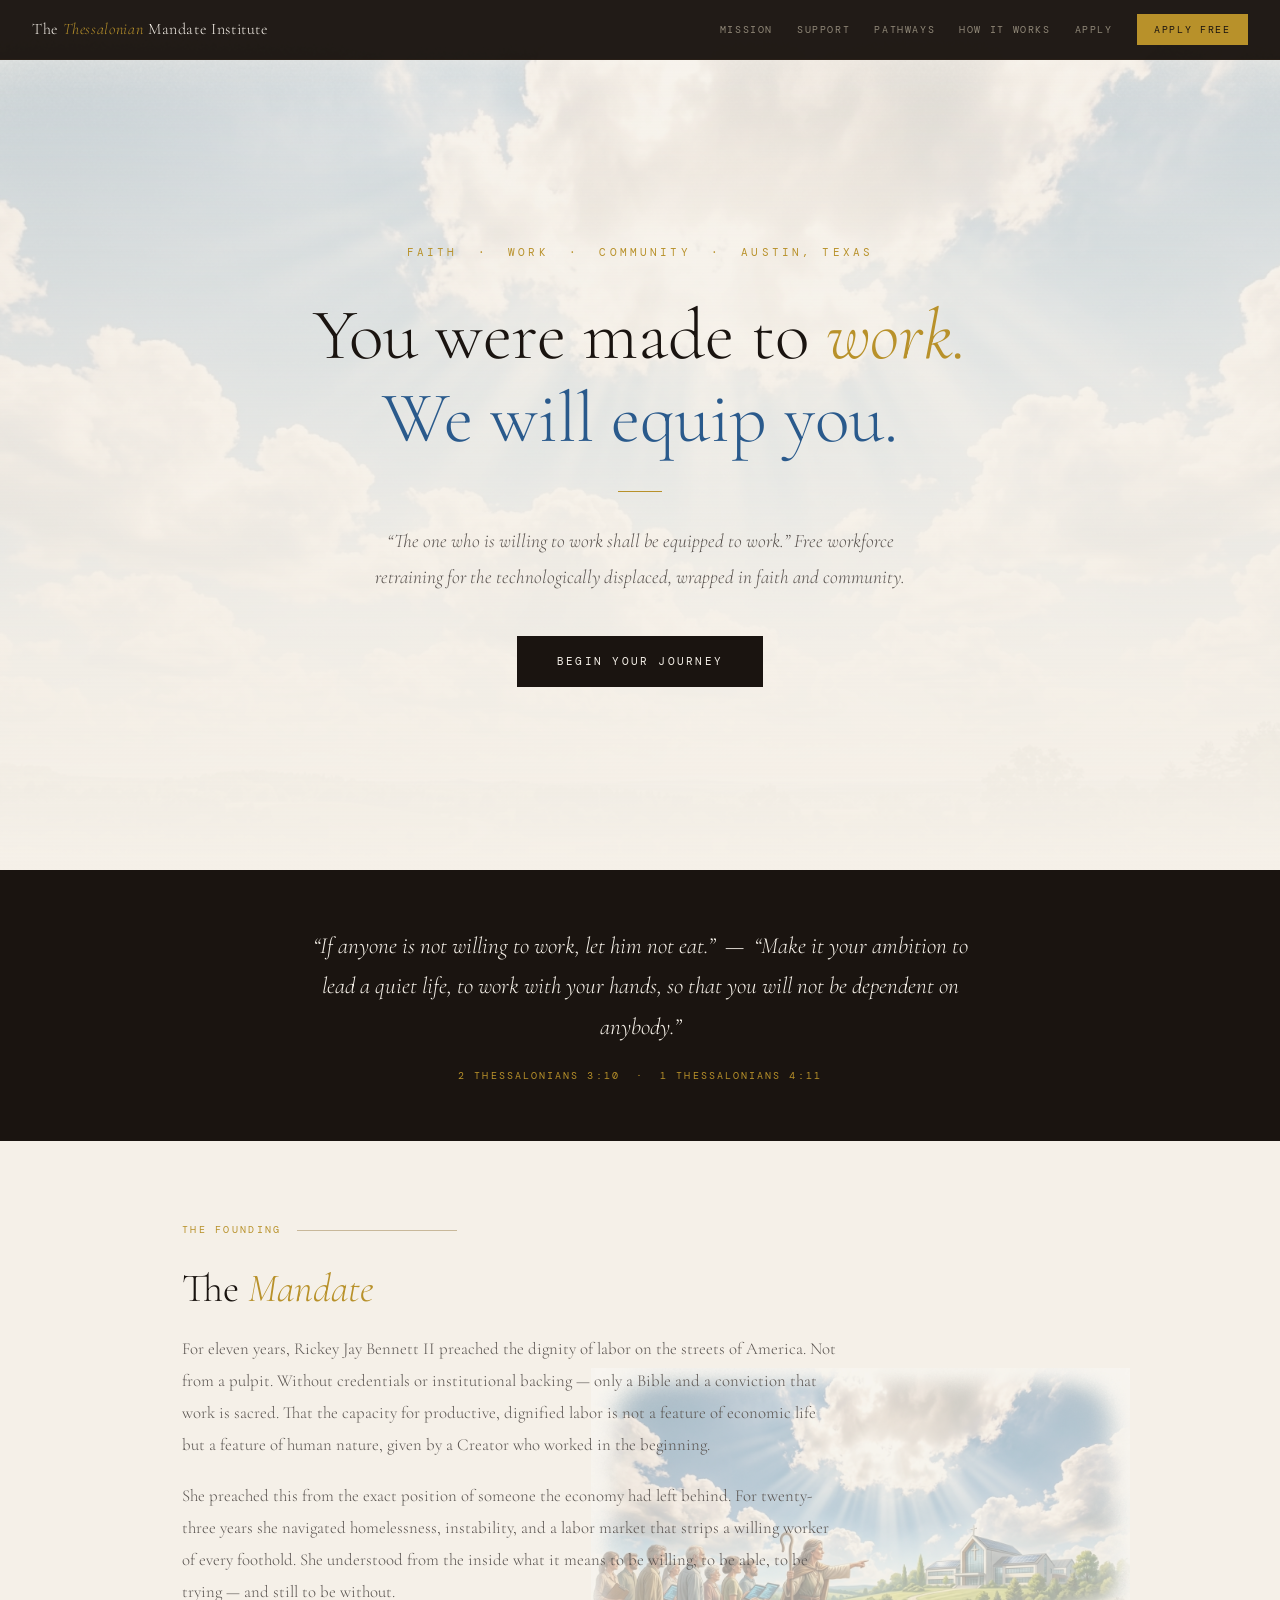
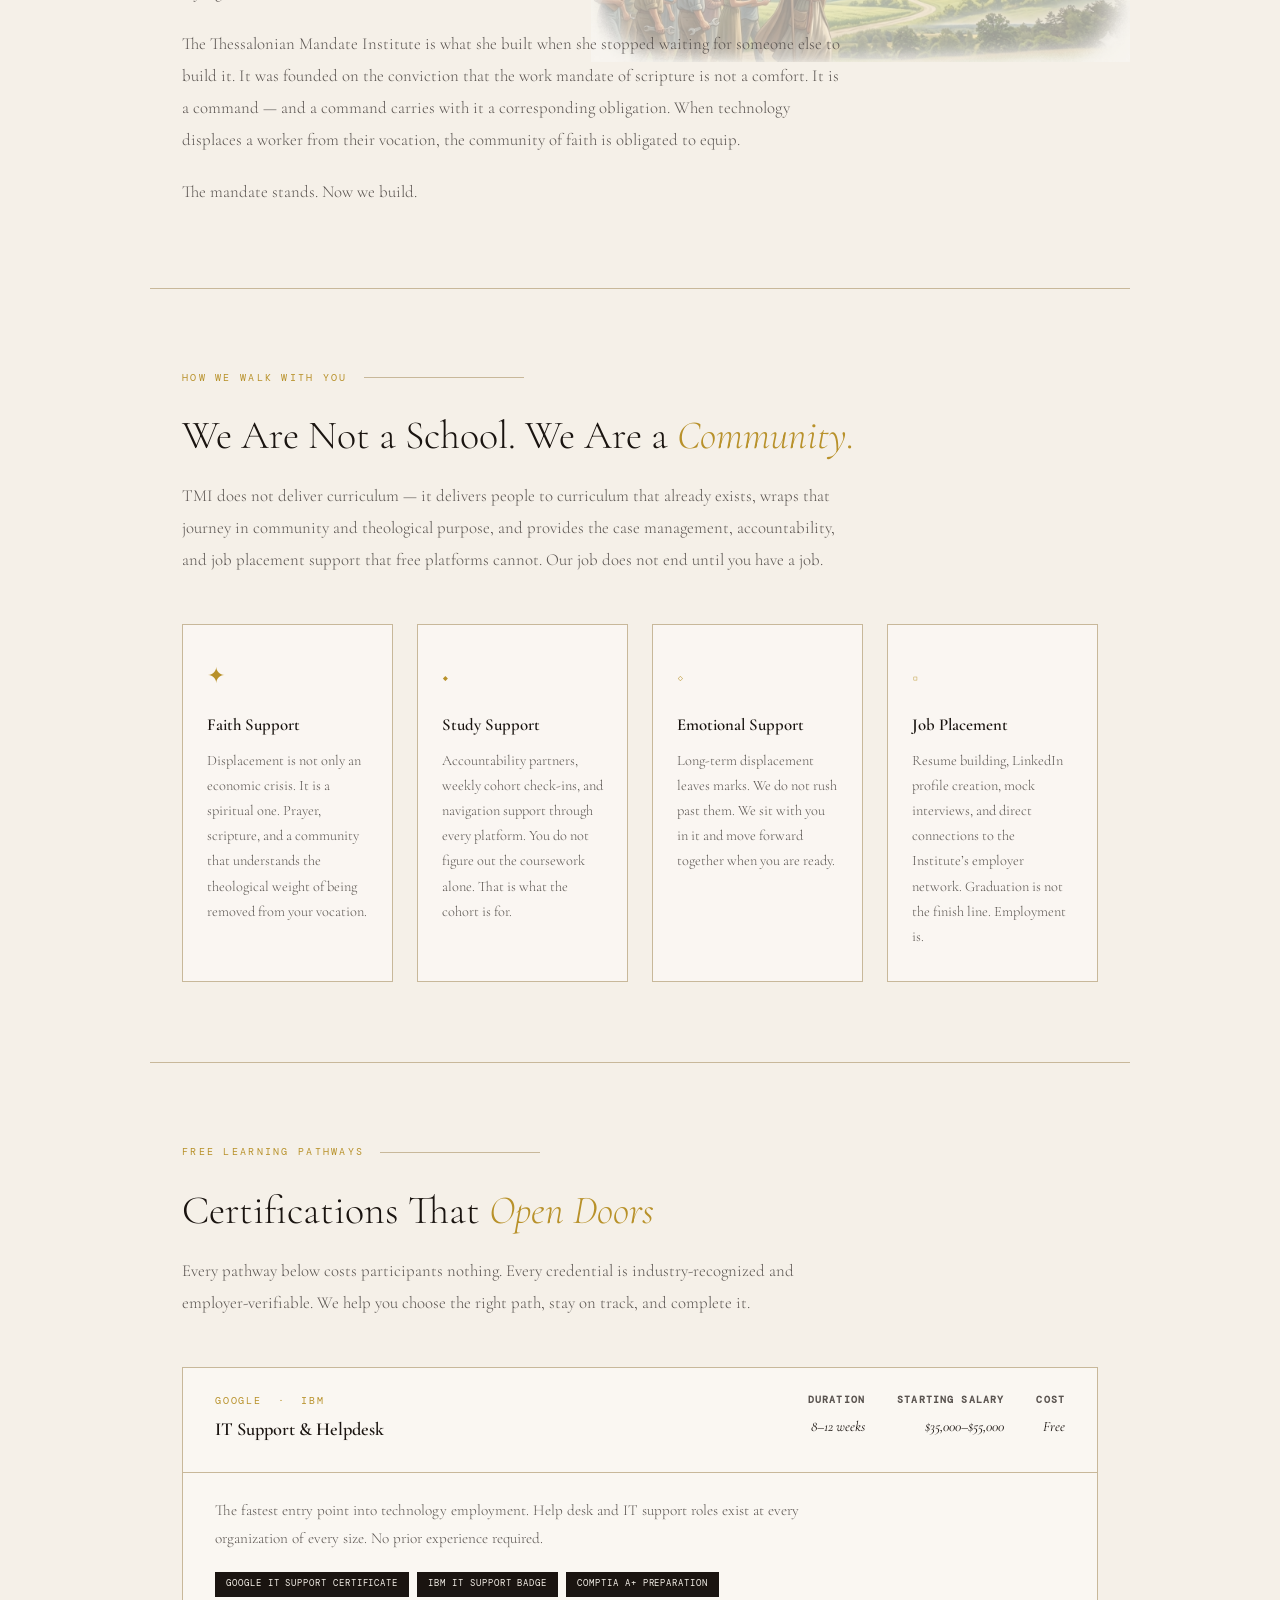
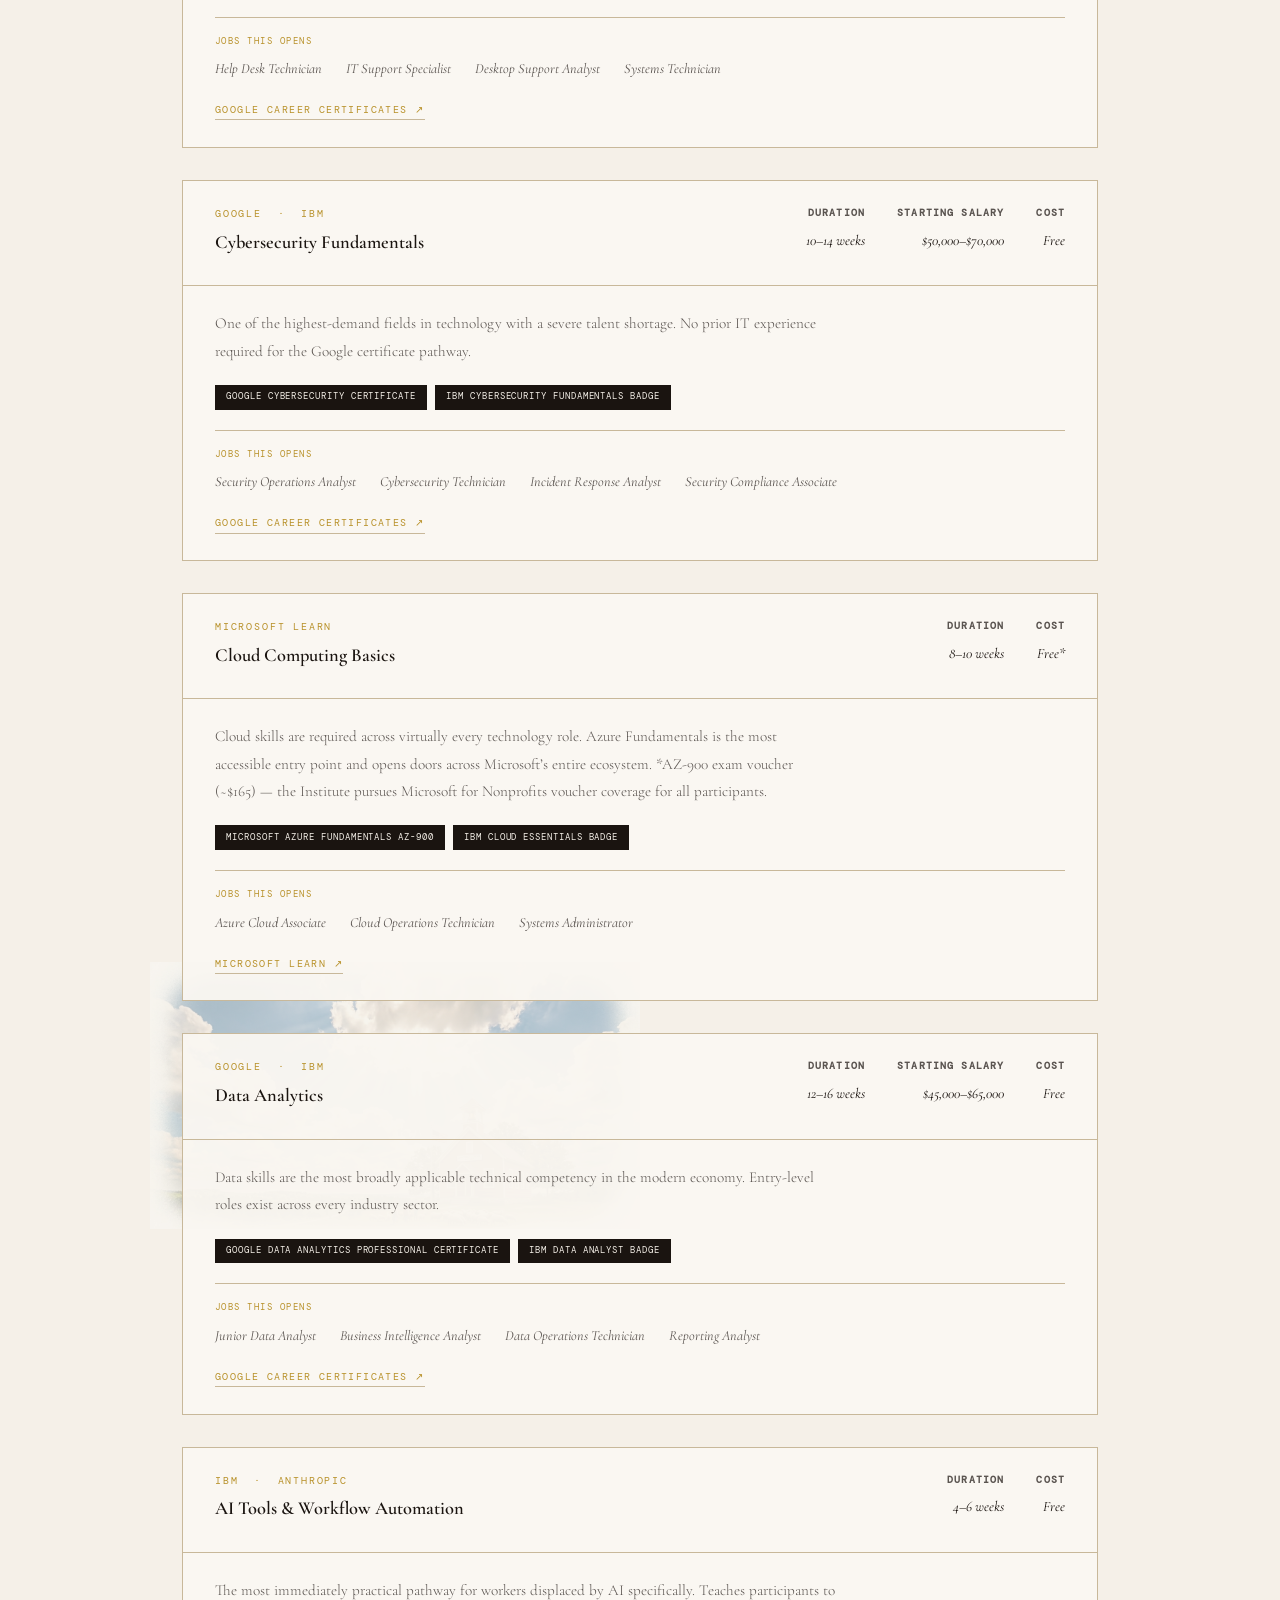
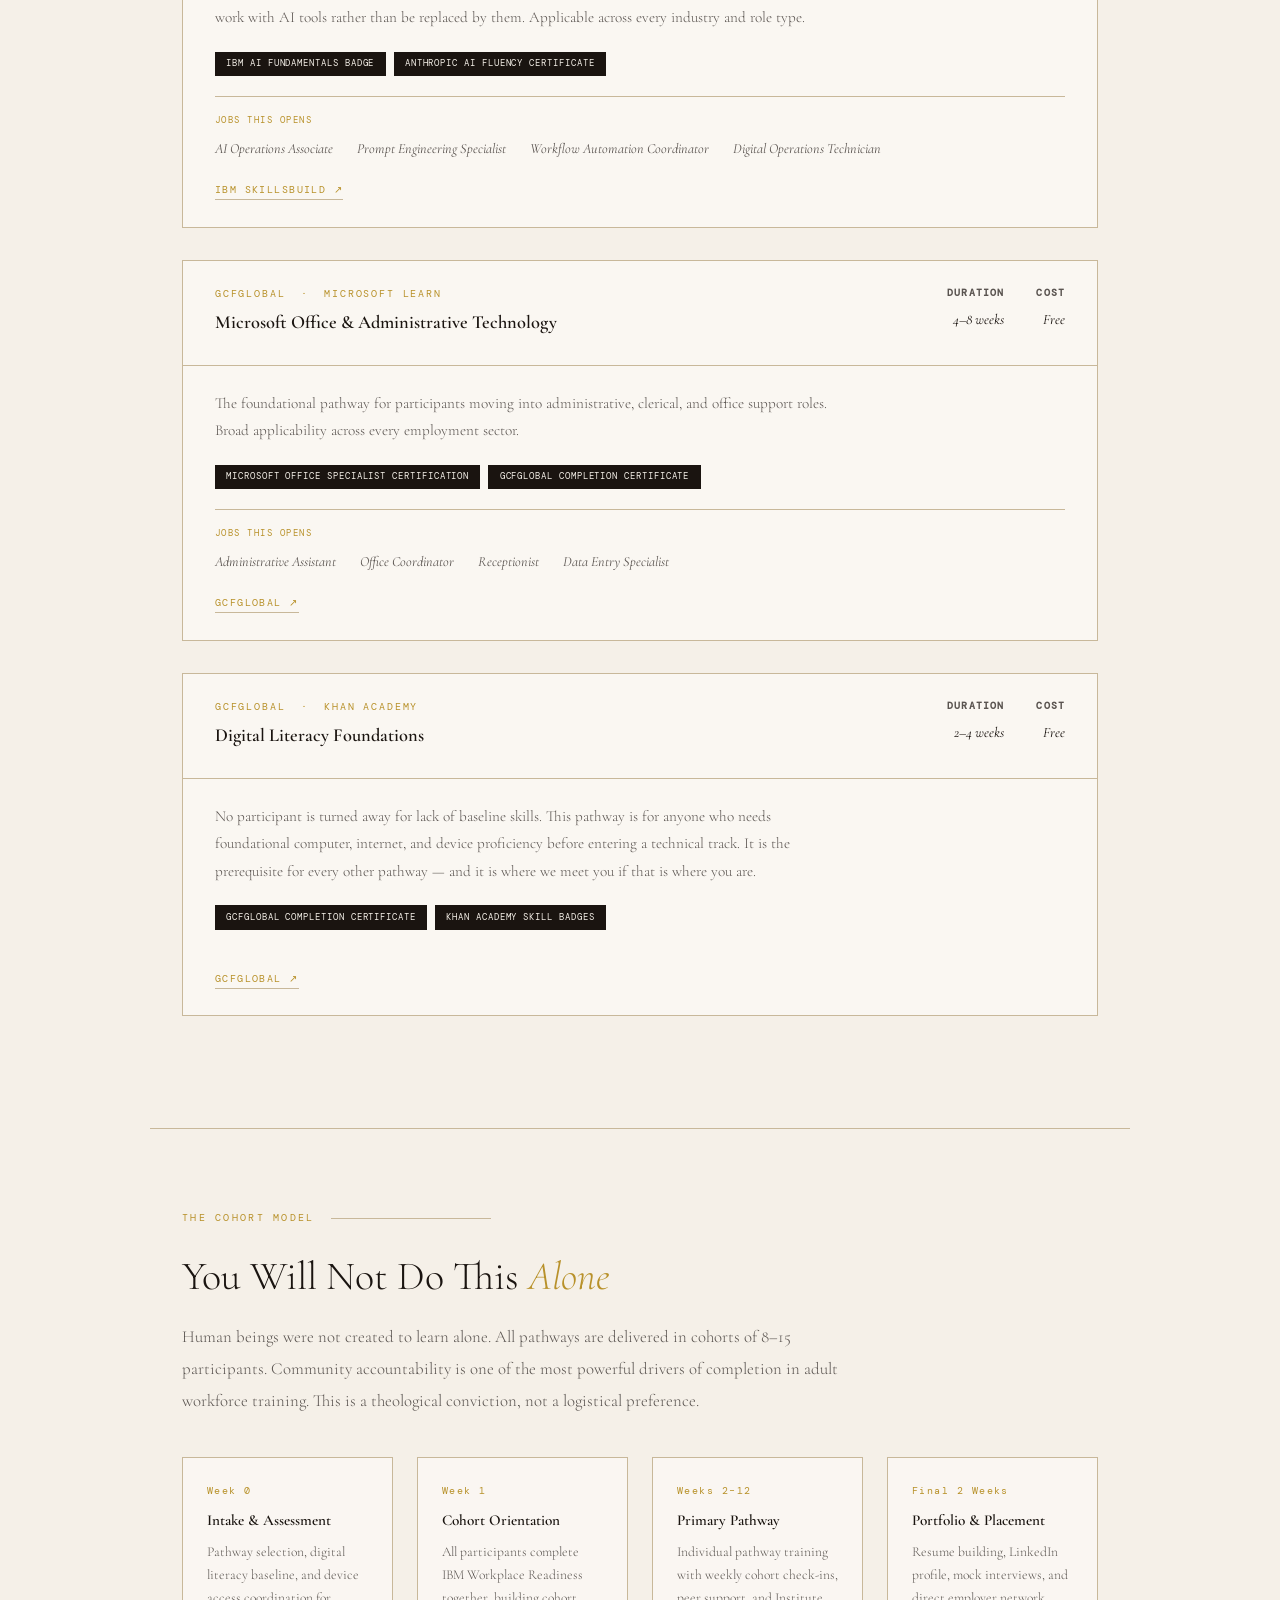
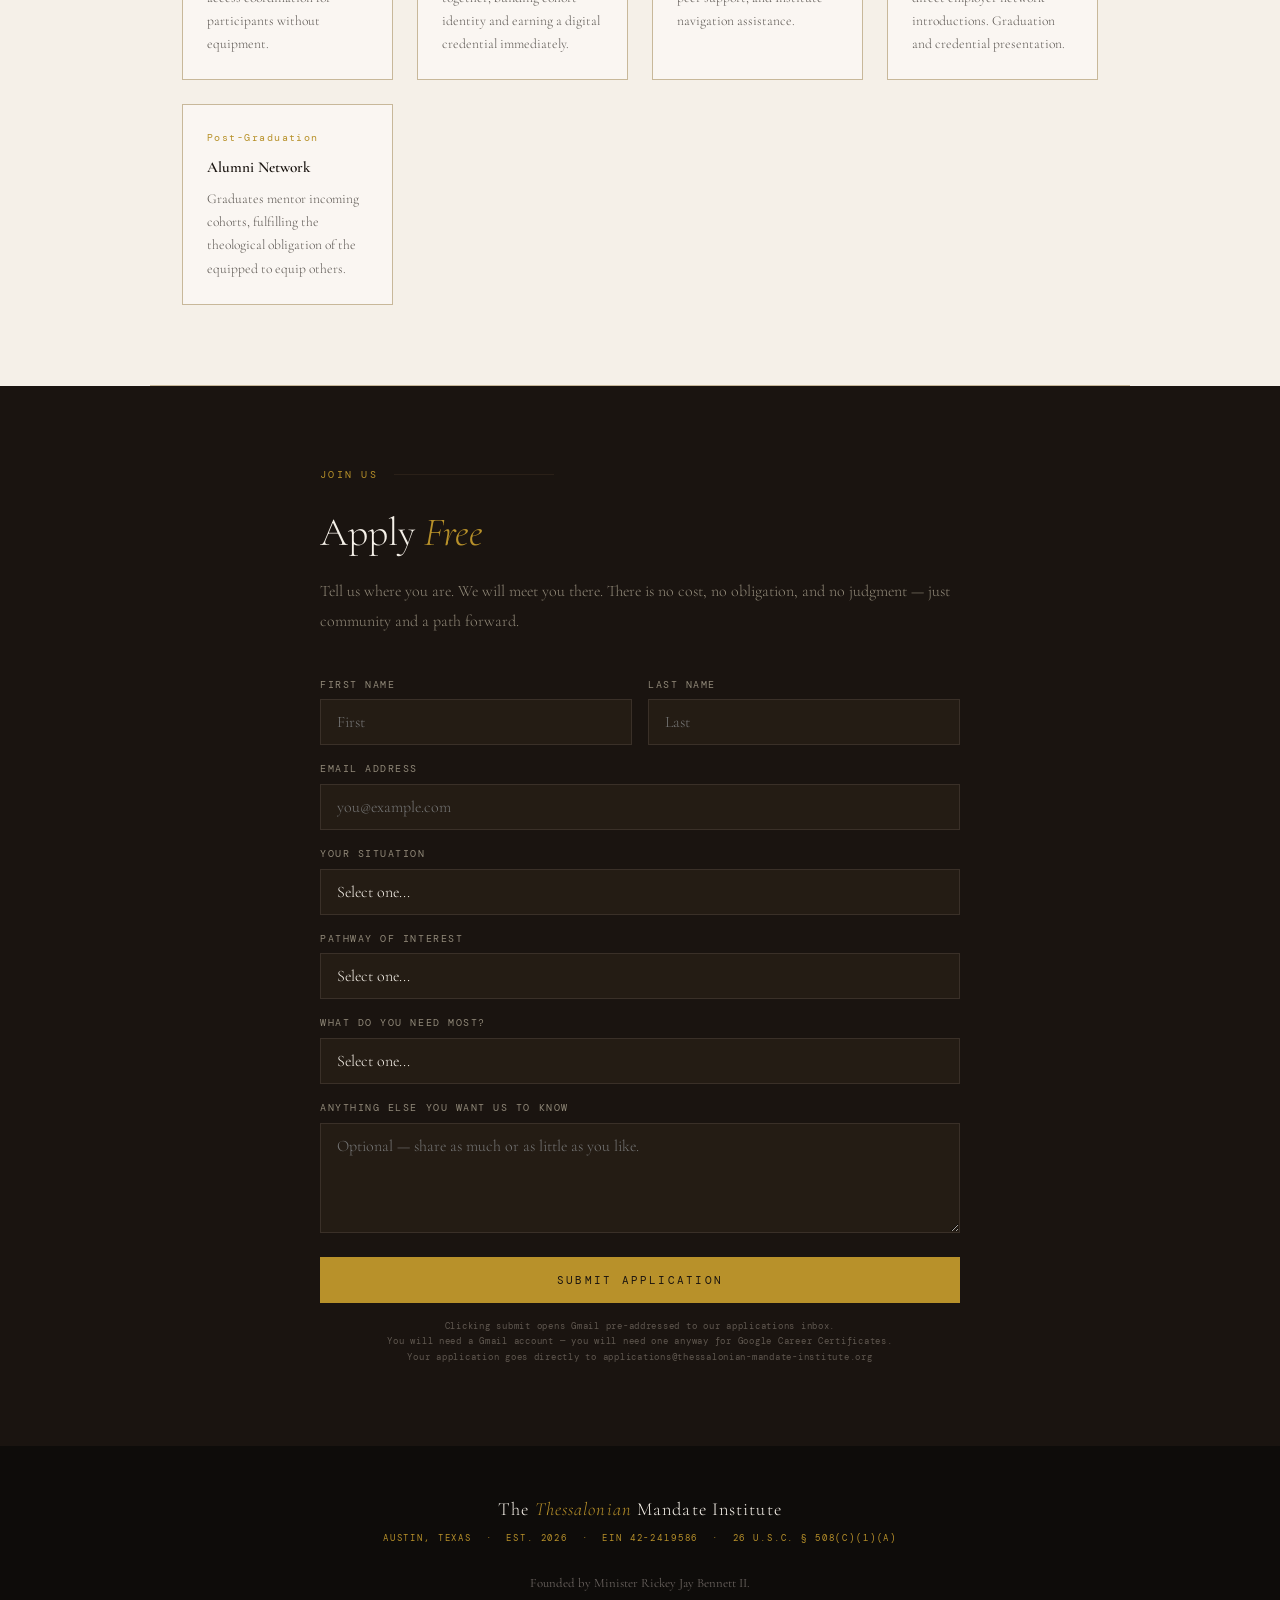
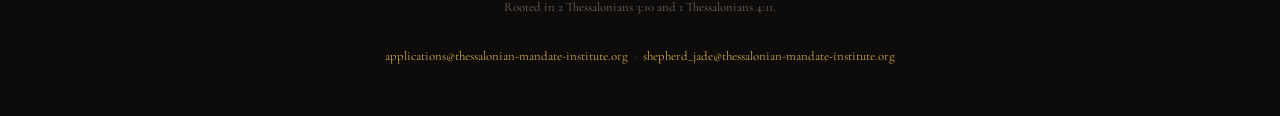
==== index.html @ eb6be5f3 "Increase image opacity 3x for sky, shepherd, and schoolhouse images - sky.png fixed background: opac" ====
<!DOCTYPE html>
<html lang="en">
<head>
<meta charset="UTF-8">
<meta name="viewport" content="width=device-width, initial-scale=1.0">
<title>The Thessalonian Mandate Institute</title>
<link rel="preconnect" href="https://fonts.googleapis.com">
<link href="https://fonts.googleapis.com/css2?family=Cormorant+Garamond:ital,wght@0,300;0,400;0,600;1,300;1,400&family=DM+Mono:wght@300;400&display=swap" rel="stylesheet">
<style>
  :root {
    --ink: #1a1410;
    --parchment: #f5f0e8;
    --gold: #b8912a;
    --gold-light: #d4aa4a;
    --ash: #5a5450;
    --rule: #c8b89a;
    --white: #faf7f2;
    --sky-blue: #2a5a8c;
  }

  *, *::before, *::after { box-sizing: border-box; margin: 0; padding: 0; }
  html { scroll-behavior: smooth; }

  body {
    background: var(--parchment);
    color: var(--ink);
    font-family: 'Cormorant Garamond', Georgia, serif;
    font-size: 18px;
    line-height: 1.7;
    overflow-x: hidden;
  }

  .bg-fixed { position: relative; }

  .bg-fixed::before {
    content: '';
    position: fixed;
    inset: 0;
    background-image: url('sky.png');
    background-size: cover;
    background-position: center 30%;
    opacity: 0.21;
    z-index: 0;
    pointer-events: none;
  }

  nav, section, div, footer, header { position: relative; z-index: 1; }

  .section-shepherd {
    background-image: url('shepherd.png');
    background-attachment: fixed;
    background-size: 55%;
    background-position: right center;
    background-repeat: no-repeat;
  }

  .section-schoolhouse {
    background-image: url('schoolhouse.png');
    background-attachment: fixed;
    background-size: 50%;
    background-position: left center;
    background-repeat: no-repeat;
  }

  .section-shepherd::before,
  .section-schoolhouse::before {
    content: '';
    position: absolute;
    inset: 0;
    background: rgba(245,240,232,0.64);
    z-index: 0;
  }

  .section-shepherd > *, .section-schoolhouse > * { position: relative; z-index: 1; }

  nav {
    position: sticky;
    top: 0;
    background: rgba(26,20,16,0.97);
    display: flex;
    align-items: center;
    justify-content: space-between;
    padding: 0.85rem 2rem;
    gap: 1rem;
    flex-wrap: wrap;
    border-bottom: 1px solid #2a2018;
  }

  .nav-brand {
    font-family: 'Cormorant Garamond', serif;
    font-size: 1rem;
    font-weight: 300;
    color: var(--parchment);
    letter-spacing: 0.04em;
    text-decoration: none;
  }

  .nav-brand em { color: var(--gold); font-style: italic; }

  .nav-links { display: flex; gap: 1.5rem; flex-wrap: wrap; align-items: center; }

  .nav-links a {
    font-family: 'DM Mono', monospace;
    font-size: 0.63rem;
    letter-spacing: 0.16em;
    text-transform: uppercase;
    color: #908878;
    text-decoration: none;
    transition: color 0.2s;
  }

  .nav-links a:hover { color: var(--gold); }

  .nav-apply {
    font-family: 'DM Mono', monospace;
    font-size: 0.63rem;
    letter-spacing: 0.16em;
    text-transform: uppercase;
    background: var(--gold);
    color: var(--ink) !important;
    padding: 0.45rem 1.1rem;
    text-decoration: none;
    transition: background 0.2s;
  }

  .nav-apply:hover { background: var(--gold-light) !important; }

  .hero {
    min-height: 90vh;
    display: flex;
    flex-direction: column;
    align-items: center;
    justify-content: center;
    text-align: center;
    padding: 6rem 2rem;
    background: linear-gradient(to bottom, rgba(245,240,232,0.0) 0%, rgba(245,240,232,0.75) 70%, rgba(245,240,232,1) 100%);
  }

  .hero-eyebrow {
    font-family: 'DM Mono', monospace;
    font-size: 0.7rem;
    letter-spacing: 0.28em;
    text-transform: uppercase;
    color: var(--gold);
    margin-bottom: 2rem;
    animation: fadeUp 0.8s ease both;
  }

  .hero h1 {
    font-size: clamp(2.4rem, 6.5vw, 4.5rem);
    font-weight: 300;
    line-height: 1.15;
    color: var(--ink);
    animation: fadeUp 0.9s ease 0.1s both;
  }

  .hero h1 em { font-style: italic; color: var(--gold); }
  .hero h1 .line2 { color: var(--sky-blue); display: block; }

  .hero-rule { width: 44px; height: 1px; background: var(--gold); margin: 2rem auto; animation: fadeUp 1s ease 0.2s both; }

  .hero p {
    font-size: clamp(1rem, 2vw, 1.2rem);
    font-style: italic;
    font-weight: 300;
    color: var(--ash);
    max-width: 560px;
    margin: 0 auto 2.5rem;
    line-height: 1.85;
    animation: fadeUp 1s ease 0.3s both;
  }

  .hero-cta {
    display: inline-block;
    font-family: 'DM Mono', monospace;
    font-size: 0.7rem;
    letter-spacing: 0.2em;
    text-transform: uppercase;
    background: var(--ink);
    color: var(--parchment);
    padding: 1rem 2.5rem;
    text-decoration: none;
    transition: background 0.2s;
    animation: fadeUp 1s ease 0.4s both;
  }

  .hero-cta:hover { background: var(--gold); color: var(--ink); }

  .scripture-band {
    background: var(--ink);
    color: var(--parchment);
    text-align: center;
    padding: 3.5rem 2rem;
  }

  .scripture-band blockquote {
    font-size: clamp(1rem, 2.5vw, 1.45rem);
    font-style: italic;
    font-weight: 300;
    max-width: 680px;
    margin: 0 auto;
    line-height: 1.75;
  }

  .scripture-band cite {
    display: block;
    margin-top: 1.25rem;
    font-family: 'DM Mono', monospace;
    font-size: 0.65rem;
    letter-spacing: 0.2em;
    text-transform: uppercase;
    font-style: normal;
    color: var(--gold);
  }

  .section {
    max-width: 980px;
    margin: 0 auto;
    padding: 5rem 2rem;
    border-bottom: 1px solid var(--rule);
  }

  .section:last-of-type { border-bottom: none; }

  .section-label {
    font-family: 'DM Mono', monospace;
    font-size: 0.65rem;
    letter-spacing: 0.22em;
    text-transform: uppercase;
    color: var(--gold);
    margin-bottom: 1.5rem;
    display: flex;
    align-items: center;
    gap: 1rem;
  }

  .section-label::after { content: ''; flex: 1; height: 1px; background: var(--rule); max-width: 160px; }

  .section-title {
    font-size: clamp(1.5rem, 3.5vw, 2.5rem);
    font-weight: 300;
    line-height: 1.25;
    margin-bottom: 1.25rem;
  }

  .section-title em { color: var(--gold); font-style: italic; }

  .body-text { color: var(--ash); font-size: 1.05rem; line-height: 1.9; font-weight: 300; max-width: 660px; }

  .pillars {
    display: grid;
    grid-template-columns: repeat(auto-fit, minmax(200px, 1fr));
    gap: 1.5rem;
    margin-top: 3rem;
  }

  .pillar {
    padding: 2rem 1.5rem;
    border: 1px solid var(--rule);
    background: rgba(250,247,242,0.92);
    transition: border-color 0.2s, transform 0.2s;
  }

  .pillar:hover { border-color: var(--gold); transform: translateY(-3px); }
  .pillar-icon { font-size: 1.4rem; color: var(--gold); display: block; margin-bottom: 1rem; }
  .pillar h3 { font-size: 1.05rem; font-weight: 600; margin-bottom: 0.5rem; }
  .pillar p { font-size: 0.9rem; color: var(--ash); font-weight: 300; line-height: 1.75; }

  /* PATHWAY CARDS */
  .pathway {
    border: 1px solid var(--rule);
    background: rgba(250,247,242,0.95);
    margin-bottom: 2rem;
    overflow: hidden;
  }

  .pathway-header {
    display: flex;
    align-items: flex-start;
    justify-content: space-between;
    padding: 1.5rem 2rem;
    border-bottom: 1px solid var(--rule);
    flex-wrap: wrap;
    gap: 1rem;
  }

  .pathway-provider {
    font-family: 'DM Mono', monospace;
    font-size: 0.63rem;
    letter-spacing: 0.18em;
    text-transform: uppercase;
    color: var(--gold);
    margin-bottom: 0.3rem;
  }

  .pathway-header h3 { font-size: 1.15rem; font-weight: 600; margin-bottom: 0.2rem; }

  .pathway-meta-row {
    display: flex;
    gap: 2rem;
    flex-wrap: wrap;
  }

  .pathway-meta {
    text-align: right;
  }

  .pathway-meta strong {
    display: block;
    font-family: 'DM Mono', monospace;
    font-size: 0.6rem;
    letter-spacing: 0.12em;
    text-transform: uppercase;
    color: var(--ash);
    margin-bottom: 0.15rem;
  }

  .pathway-meta span {
    font-size: 0.9rem;
    color: var(--ink);
    font-style: italic;
  }

  .pathway-body { padding: 1.5rem 2rem; }

  .pathway-desc {
    font-size: 0.95rem;
    color: var(--ash);
    font-weight: 300;
    line-height: 1.8;
    margin-bottom: 1.25rem;
    max-width: 620px;
  }

  .certs-list { display: flex; flex-wrap: wrap; gap: 0.5rem; margin-bottom: 1.25rem; }

  .cert-tag {
    font-family: 'DM Mono', monospace;
    font-size: 0.58rem;
    letter-spacing: 0.1em;
    text-transform: uppercase;
    background: var(--ink);
    color: var(--parchment);
    padding: 0.28rem 0.7rem;
  }

  .jobs-row { border-top: 1px solid var(--rule); padding-top: 1rem; margin-top: 0.25rem; }

  .jobs-label {
    font-family: 'DM Mono', monospace;
    font-size: 0.58rem;
    letter-spacing: 0.16em;
    text-transform: uppercase;
    color: var(--gold);
    margin-bottom: 0.5rem;
  }

  .jobs-list { display: flex; flex-wrap: wrap; gap: 0.4rem 1.5rem; }
  .jobs-list span { font-size: 0.88rem; color: var(--ash); font-style: italic; }

  .pathway-link {
    display: inline-block;
    margin-top: 1.25rem;
    font-family: 'DM Mono', monospace;
    font-size: 0.63rem;
    letter-spacing: 0.14em;
    text-transform: uppercase;
    color: var(--gold);
    text-decoration: none;
    border-bottom: 1px solid var(--rule);
    padding-bottom: 1px;
    transition: color 0.2s, border-color 0.2s;
  }

  .pathway-link:hover { color: var(--ink); border-color: var(--ink); }

  /* COHORT MODEL */
  .cohort-steps {
    display: grid;
    grid-template-columns: repeat(auto-fit, minmax(180px, 1fr));
    gap: 1.5rem;
    margin-top: 2.5rem;
  }

  .cohort-step {
    padding: 1.5rem;
    border: 1px solid var(--rule);
    background: rgba(250,247,242,0.92);
  }

  .step-num {
    font-family: 'DM Mono', monospace;
    font-size: 0.65rem;
    letter-spacing: 0.14em;
    color: var(--gold);
    margin-bottom: 0.5rem;
  }

  .cohort-step h4 { font-size: 0.95rem; font-weight: 600; margin-bottom: 0.4rem; }
  .cohort-step p { font-size: 0.85rem; color: var(--ash); font-weight: 300; line-height: 1.7; }

  /* CONTACT */
  .contact-section { background: var(--ink); padding: 5rem 2rem; }
  .contact-inner { max-width: 640px; margin: 0 auto; }
  .contact-inner .section-label { color: var(--gold); }
  .contact-inner .section-label::after { background: #2a2018; }
  .contact-inner .section-title { color: var(--parchment); }

  .contact-intro {
    color: #908878;
    font-size: 1rem;
    font-weight: 300;
    line-height: 1.85;
    margin-bottom: 2.5rem;
  }

  .form-row { display: grid; grid-template-columns: 1fr 1fr; gap: 1rem; }

  .form-group { display: flex; flex-direction: column; margin-bottom: 1rem; }

  .form-group label {
    font-family: 'DM Mono', monospace;
    font-size: 0.6rem;
    letter-spacing: 0.16em;
    text-transform: uppercase;
    color: #908878;
    margin-bottom: 0.4rem;
  }

  .form-group input,
  .form-group select,
  .form-group textarea {
    background: #241c14;
    border: 1px solid #3a3028;
    color: var(--parchment);
    font-family: 'Cormorant Garamond', serif;
    font-size: 1rem;
    font-weight: 300;
    padding: 0.75rem 1rem;
    outline: none;
    transition: border-color 0.2s;
    -webkit-appearance: none;
    border-radius: 0;
  }

  .form-group input:focus,
  .form-group select:focus,
  .form-group textarea:focus { border-color: var(--gold); }

  .form-group select option { background: #241c14; }
  .form-group textarea { resize: vertical; min-height: 110px; }

  .form-submit {
    font-family: 'DM Mono', monospace;
    font-size: 0.7rem;
    letter-spacing: 0.2em;
    text-transform: uppercase;
    background: var(--gold);
    color: var(--ink);
    border: none;
    padding: 1rem 2.5rem;
    cursor: pointer;
    transition: background 0.2s;
    margin-top: 0.5rem;
    border-radius: 0;
    width: 100%;
  }

  .form-submit:hover { background: var(--gold-light); }

  .form-notice {
    font-family: 'DM Mono', monospace;
    font-size: 0.58rem;
    letter-spacing: 0.08em;
    color: #605850;
    margin-top: 1rem;
    line-height: 1.7;
    text-align: center;
  }

  /* FOOTER */
  footer { background: #0e0c0a; color: #6b6460; text-align: center; padding: 3rem 2rem; }

  .footer-name {
    font-family: 'Cormorant Garamond', serif;
    font-size: 1.15rem;
    font-weight: 300;
    letter-spacing: 0.06em;
    color: var(--parchment);
    margin-bottom: 0.35rem;
  }

  .footer-name em { color: var(--gold); font-style: italic; }

  .footer-mono {
    font-family: 'DM Mono', monospace;
    font-size: 0.58rem;
    letter-spacing: 0.2em;
    text-transform: uppercase;
    color: var(--gold);
    margin-bottom: 1.5rem;
  }

  footer p { font-size: 0.8rem; line-height: 1.9; }
  footer a { color: var(--gold-light); text-decoration: none; }
  footer a:hover { color: var(--parchment); }

  @keyframes fadeUp {
    from { opacity: 0; transform: translateY(20px); }
    to   { opacity: 1; transform: translateY(0); }
  }

  .fade-up { opacity: 0; transform: translateY(18px); transition: opacity 0.7s ease, transform 0.7s ease; }
  .fade-up.visible { opacity: 1; transform: translateY(0); }

  @media (max-width: 680px) {
    .form-row { grid-template-columns: 1fr; }
    .pillars { grid-template-columns: 1fr 1fr; }
    .pathway-header { flex-direction: column; }
    .pathway-meta { text-align: left; }
    .cohort-steps { grid-template-columns: 1fr 1fr; }
  }

  @media (max-width: 440px) {
    .pillars { grid-template-columns: 1fr; }
    .cohort-steps { grid-template-columns: 1fr; }
  }
</style>
</head>
<body class="bg-fixed">

<nav>
  <a href="#" class="nav-brand">The <em>Thessalonian</em> Mandate Institute</a>
  <div class="nav-links">
    <a href="#mission">Mission</a>
    <a href="#support">Support</a>
    <a href="#pathways">Pathways</a>
    <a href="#model">How It Works</a>
    <a href="#apply">Apply</a>
    <a href="#apply" class="nav-apply">Apply Free</a>
  </div>
</nav>

<header class="hero">
  <div class="hero-eyebrow">Faith &nbsp;&#183;&nbsp; Work &nbsp;&#183;&nbsp; Community &nbsp;&#183;&nbsp; Austin, Texas</div>
  <h1>
    You were made to <em>work.</em>
    <span class="line2">We will equip you.</span>
  </h1>
  <div class="hero-rule"></div>
  <p>&#8220;The one who is willing to work shall be equipped to work.&#8221; Free workforce retraining for the technologically displaced, wrapped in faith and community.</p>
  <a href="#apply" class="hero-cta">Begin Your Journey</a>
</header>

<div class="scripture-band">
  <blockquote>
    &#8220;If anyone is not willing to work, let him not eat.&#8221; &nbsp;&#8212;&nbsp; &#8220;Make it your ambition to lead a quiet life, to work with your hands, so that you will not be dependent on anybody.&#8221;
  </blockquote>
  <cite>2 Thessalonians 3:10 &nbsp;&#183;&nbsp; 1 Thessalonians 4:11</cite>
</div>

<!-- MISSION -->
<div class="section section-shepherd fade-up" id="mission">
  <div class="section-label">The Founding</div>
  <h2 class="section-title">The <em>Mandate</em></h2>
  <p class="body-text">
    For eleven years, Rickey Jay Bennett II preached the dignity of labor on the streets of America. Not from a pulpit. Without credentials or institutional backing &#8212; only a Bible and a conviction that work is sacred. That the capacity for productive, dignified labor is not a feature of economic life but a feature of human nature, given by a Creator who worked in the beginning.
  </p>
  <p class="body-text" style="margin-top:1.25rem;">
    She preached this from the exact position of someone the economy had left behind. For twenty-three years she navigated homelessness, instability, and a labor market that strips a willing worker of every foothold. She understood from the inside what it means to be willing, to be able, to be trying &#8212; and still to be without.
  </p>
  <p class="body-text" style="margin-top:1.25rem;">
    The Thessalonian Mandate Institute is what she built when she stopped waiting for someone else to build it. It was founded on the conviction that the work mandate of scripture is not a comfort. It is a command &#8212; and a command carries with it a corresponding obligation. When technology displaces a worker from their vocation, the community of faith is obligated to equip.
  </p>
  <p class="body-text" style="margin-top:1.25rem;">
    The mandate stands. Now we build.
  </p>
</div>

<!-- SUPPORT PILLARS -->
<div class="section fade-up" id="support">
  <div class="section-label">How We Walk With You</div>
  <h2 class="section-title">We Are Not a School. We Are a <em>Community.</em></h2>
  <p class="body-text">
    TMI does not deliver curriculum &#8212; it delivers people to curriculum that already exists, wraps that journey in community and theological purpose, and provides the case management, accountability, and job placement support that free platforms cannot. Our job does not end until you have a job.
  </p>
  <div class="pillars">
    <div class="pillar">
      <span class="pillar-icon">&#10022;</span>
      <h3>Faith Support</h3>
      <p>Displacement is not only an economic crisis. It is a spiritual one. Prayer, scripture, and a community that understands the theological weight of being removed from your vocation.</p>
    </div>
    <div class="pillar">
      <span class="pillar-icon">&#9670;</span>
      <h3>Study Support</h3>
      <p>Accountability partners, weekly cohort check-ins, and navigation support through every platform. You do not figure out the coursework alone. That is what the cohort is for.</p>
    </div>
    <div class="pillar">
      <span class="pillar-icon">&#9671;</span>
      <h3>Emotional Support</h3>
      <p>Long-term displacement leaves marks. We do not rush past them. We sit with you in it and move forward together when you are ready.</p>
    </div>
    <div class="pillar">
      <span class="pillar-icon">&#9633;</span>
      <h3>Job Placement</h3>
      <p>Resume building, LinkedIn profile creation, mock interviews, and direct connections to the Institute&#8217;s employer network. Graduation is not the finish line. Employment is.</p>
    </div>
  </div>
</div>

<!-- PATHWAYS -->
<div class="section section-schoolhouse fade-up" id="pathways">
  <div class="section-label">Free Learning Pathways</div>
  <h2 class="section-title">Certifications That <em>Open Doors</em></h2>
  <p class="body-text">
    Every pathway below costs participants nothing. Every credential is industry-recognized and employer-verifiable. We help you choose the right path, stay on track, and complete it.
  </p>

  <div class="pathway" style="margin-top:3rem;">
    <div class="pathway-header">
      <div>
        <div class="pathway-provider">Google &nbsp;&#183;&nbsp; IBM</div>
        <h3>IT Support &amp; Helpdesk</h3>
      </div>
      <div class="pathway-meta-row">
        <div class="pathway-meta"><strong>Duration</strong><span>8&#8211;12 weeks</span></div>
        <div class="pathway-meta"><strong>Starting Salary</strong><span>$35,000&#8211;$55,000</span></div>
        <div class="pathway-meta"><strong>Cost</strong><span>Free</span></div>
      </div>
    </div>
    <div class="pathway-body">
      <p class="pathway-desc">The fastest entry point into technology employment. Help desk and IT support roles exist at every organization of every size. No prior experience required.</p>
      <div class="certs-list">
        <span class="cert-tag">Google IT Support Certificate</span>
        <span class="cert-tag">IBM IT Support Badge</span>
        <span class="cert-tag">CompTIA A+ Preparation</span>
      </div>
      <div class="jobs-row">
        <div class="jobs-label">Jobs This Opens</div>
        <div class="jobs-list">
          <span>Help Desk Technician</span>
          <span>IT Support Specialist</span>
          <span>Desktop Support Analyst</span>
          <span>Systems Technician</span>
        </div>
      </div>
      <a href="https://grow.google/certificates" target="_blank" rel="noopener" class="pathway-link">Google Career Certificates &#8599;</a>
    </div>
  </div>

  <div class="pathway">
    <div class="pathway-header">
      <div>
        <div class="pathway-provider">Google &nbsp;&#183;&nbsp; IBM</div>
        <h3>Cybersecurity Fundamentals</h3>
      </div>
      <div class="pathway-meta-row">
        <div class="pathway-meta"><strong>Duration</strong><span>10&#8211;14 weeks</span></div>
        <div class="pathway-meta"><strong>Starting Salary</strong><span>$50,000&#8211;$70,000</span></div>
        <div class="pathway-meta"><strong>Cost</strong><span>Free</span></div>
      </div>
    </div>
    <div class="pathway-body">
      <p class="pathway-desc">One of the highest-demand fields in technology with a severe talent shortage. No prior IT experience required for the Google certificate pathway.</p>
      <div class="certs-list">
        <span class="cert-tag">Google Cybersecurity Certificate</span>
        <span class="cert-tag">IBM Cybersecurity Fundamentals Badge</span>
      </div>
      <div class="jobs-row">
        <div class="jobs-label">Jobs This Opens</div>
        <div class="jobs-list">
          <span>Security Operations Analyst</span>
          <span>Cybersecurity Technician</span>
          <span>Incident Response Analyst</span>
          <span>Security Compliance Associate</span>
        </div>
      </div>
      <a href="https://grow.google/certificates" target="_blank" rel="noopener" class="pathway-link">Google Career Certificates &#8599;</a>
    </div>
  </div>

  <div class="pathway">
    <div class="pathway-header">
      <div>
        <div class="pathway-provider">Microsoft Learn</div>
        <h3>Cloud Computing Basics</h3>
      </div>
      <div class="pathway-meta-row">
        <div class="pathway-meta"><strong>Duration</strong><span>8&#8211;10 weeks</span></div>
        <div class="pathway-meta"><strong>Cost</strong><span>Free*</span></div>
      </div>
    </div>
    <div class="pathway-body">
      <p class="pathway-desc">Cloud skills are required across virtually every technology role. Azure Fundamentals is the most accessible entry point and opens doors across Microsoft&#8217;s entire ecosystem. *AZ-900 exam voucher (~$165) &#8212; the Institute pursues Microsoft for Nonprofits voucher coverage for all participants.</p>
      <div class="certs-list">
        <span class="cert-tag">Microsoft Azure Fundamentals AZ-900</span>
        <span class="cert-tag">IBM Cloud Essentials Badge</span>
      </div>
      <div class="jobs-row">
        <div class="jobs-label">Jobs This Opens</div>
        <div class="jobs-list">
          <span>Azure Cloud Associate</span>
          <span>Cloud Operations Technician</span>
          <span>Systems Administrator</span>
        </div>
      </div>
      <a href="https://learn.microsoft.com" target="_blank" rel="noopener" class="pathway-link">Microsoft Learn &#8599;</a>
    </div>
  </div>

  <div class="pathway">
    <div class="pathway-header">
      <div>
        <div class="pathway-provider">Google &nbsp;&#183;&nbsp; IBM</div>
        <h3>Data Analytics</h3>
      </div>
      <div class="pathway-meta-row">
        <div class="pathway-meta"><strong>Duration</strong><span>12&#8211;16 weeks</span></div>
        <div class="pathway-meta"><strong>Starting Salary</strong><span>$45,000&#8211;$65,000</span></div>
        <div class="pathway-meta"><strong>Cost</strong><span>Free</span></div>
      </div>
    </div>
    <div class="pathway-body">
      <p class="pathway-desc">Data skills are the most broadly applicable technical competency in the modern economy. Entry-level roles exist across every industry sector.</p>
      <div class="certs-list">
        <span class="cert-tag">Google Data Analytics Professional Certificate</span>
        <span class="cert-tag">IBM Data Analyst Badge</span>
      </div>
      <div class="jobs-row">
        <div class="jobs-label">Jobs This Opens</div>
        <div class="jobs-list">
          <span>Junior Data Analyst</span>
          <span>Business Intelligence Analyst</span>
          <span>Data Operations Technician</span>
          <span>Reporting Analyst</span>
        </div>
      </div>
      <a href="https://grow.google/certificates" target="_blank" rel="noopener" class="pathway-link">Google Career Certificates &#8599;</a>
    </div>
  </div>

  <div class="pathway">
    <div class="pathway-header">
      <div>
        <div class="pathway-provider">IBM &nbsp;&#183;&nbsp; Anthropic</div>
        <h3>AI Tools &amp; Workflow Automation</h3>
      </div>
      <div class="pathway-meta-row">
        <div class="pathway-meta"><strong>Duration</strong><span>4&#8211;6 weeks</span></div>
        <div class="pathway-meta"><strong>Cost</strong><span>Free</span></div>
      </div>
    </div>
    <div class="pathway-body">
      <p class="pathway-desc">The most immediately practical pathway for workers displaced by AI specifically. Teaches participants to work with AI tools rather than be replaced by them. Applicable across every industry and role type.</p>
      <div class="certs-list">
        <span class="cert-tag">IBM AI Fundamentals Badge</span>
        <span class="cert-tag">Anthropic AI Fluency Certificate</span>
      </div>
      <div class="jobs-row">
        <div class="jobs-label">Jobs This Opens</div>
        <div class="jobs-list">
          <span>AI Operations Associate</span>
          <span>Prompt Engineering Specialist</span>
          <span>Workflow Automation Coordinator</span>
          <span>Digital Operations Technician</span>
        </div>
      </div>
      <a href="https://skillsbuild.org" target="_blank" rel="noopener" class="pathway-link">IBM SkillsBuild &#8599;</a>
    </div>
  </div>

  <div class="pathway">
    <div class="pathway-header">
      <div>
        <div class="pathway-provider">GCFGlobal &nbsp;&#183;&nbsp; Microsoft Learn</div>
        <h3>Microsoft Office &amp; Administrative Technology</h3>
      </div>
      <div class="pathway-meta-row">
        <div class="pathway-meta"><strong>Duration</strong><span>4&#8211;8 weeks</span></div>
        <div class="pathway-meta"><strong>Cost</strong><span>Free</span></div>
      </div>
    </div>
    <div class="pathway-body">
      <p class="pathway-desc">The foundational pathway for participants moving into administrative, clerical, and office support roles. Broad applicability across every employment sector.</p>
      <div class="certs-list">
        <span class="cert-tag">Microsoft Office Specialist Certification</span>
        <span class="cert-tag">GCFGlobal Completion Certificate</span>
      </div>
      <div class="jobs-row">
        <div class="jobs-label">Jobs This Opens</div>
        <div class="jobs-list">
          <span>Administrative Assistant</span>
          <span>Office Coordinator</span>
          <span>Receptionist</span>
          <span>Data Entry Specialist</span>
        </div>
      </div>
      <a href="https://gcfglobal.org" target="_blank" rel="noopener" class="pathway-link">GCFGlobal &#8599;</a>
    </div>
  </div>

  <div class="pathway">
    <div class="pathway-header">
      <div>
        <div class="pathway-provider">GCFGlobal &nbsp;&#183;&nbsp; Khan Academy</div>
        <h3>Digital Literacy Foundations</h3>
      </div>
      <div class="pathway-meta-row">
        <div class="pathway-meta"><strong>Duration</strong><span>2&#8211;4 weeks</span></div>
        <div class="pathway-meta"><strong>Cost</strong><span>Free</span></div>
      </div>
    </div>
    <div class="pathway-body">
      <p class="pathway-desc">No participant is turned away for lack of baseline skills. This pathway is for anyone who needs foundational computer, internet, and device proficiency before entering a technical track. It is the prerequisite for every other pathway &#8212; and it is where we meet you if that is where you are.</p>
      <div class="certs-list">
        <span class="cert-tag">GCFGlobal Completion Certificate</span>
        <span class="cert-tag">Khan Academy Skill Badges</span>
      </div>
      <a href="https://gcfglobal.org" target="_blank" rel="noopener" class="pathway-link">GCFGlobal &#8599;</a>
    </div>
  </div>

</div>

<!-- HOW IT WORKS -->
<div class="section fade-up" id="model">
  <div class="section-label">The Cohort Model</div>
  <h2 class="section-title">You Will Not Do This <em>Alone</em></h2>
  <p class="body-text">Human beings were not created to learn alone. All pathways are delivered in cohorts of 8&#8211;15 participants. Community accountability is one of the most powerful drivers of completion in adult workforce training. This is a theological conviction, not a logistical preference.</p>
  <div class="cohort-steps">
    <div class="cohort-step">
      <div class="step-num">Week 0</div>
      <h4>Intake &amp; Assessment</h4>
      <p>Pathway selection, digital literacy baseline, and device access coordination for participants without equipment.</p>
    </div>
    <div class="cohort-step">
      <div class="step-num">Week 1</div>
      <h4>Cohort Orientation</h4>
      <p>All participants complete IBM Workplace Readiness together, building cohort identity and earning a digital credential immediately.</p>
    </div>
    <div class="cohort-step">
      <div class="step-num">Weeks 2&#8211;12</div>
      <h4>Primary Pathway</h4>
      <p>Individual pathway training with weekly cohort check-ins, peer support, and Institute navigation assistance.</p>
    </div>
    <div class="cohort-step">
      <div class="step-num">Final 2 Weeks</div>
      <h4>Portfolio &amp; Placement</h4>
      <p>Resume building, LinkedIn profile, mock interviews, and direct employer network introductions. Graduation and credential presentation.</p>
    </div>
    <div class="cohort-step">
      <div class="step-num">Post-Graduation</div>
      <h4>Alumni Network</h4>
      <p>Graduates mentor incoming cohorts, fulfilling the theological obligation of the equipped to equip others.</p>
    </div>
  </div>
</div>

<!-- APPLY -->
<div class="contact-section" id="apply">
  <div class="contact-inner">
    <div class="section-label">Join Us</div>
    <h2 class="section-title">Apply <em>Free</em></h2>
    <p class="contact-intro">
      Tell us where you are. We will meet you there. There is no cost, no obligation, and no judgment &#8212; just community and a path forward.
    </p>
    <div class="form-row">
      <div class="form-group">
        <label for="fname">First Name</label>
        <input type="text" id="fname" placeholder="First">
      </div>
      <div class="form-group">
        <label for="lname">Last Name</label>
        <input type="text" id="lname" placeholder="Last">
      </div>
    </div>
    <div class="form-group">
      <label for="email">Email Address</label>
      <input type="email" id="email" placeholder="you@example.com">
    </div>
    <div class="form-group">
      <label for="situation">Your Situation</label>
      <select id="situation">
        <option value="">Select one...</option>
        <option>Recently displaced from work</option>
        <option>Long-term unemployed</option>
        <option>Looking to change careers</option>
        <option>Underemployed, seeking advancement</option>
        <option>Other</option>
      </select>
    </div>
    <div class="form-group">
      <label for="pathway">Pathway of Interest</label>
      <select id="pathway">
        <option value="">Select one...</option>
        <option>IT Support and Helpdesk</option>
        <option>Cybersecurity Fundamentals</option>
        <option>Cloud Computing Basics</option>
        <option>Data Analytics</option>
        <option>AI Tools and Workflow Automation</option>
        <option>Microsoft Office and Administrative Technology</option>
        <option>Digital Literacy Foundations</option>
        <option>Not sure yet &#8212; I need guidance</option>
      </select>
    </div>
    <div class="form-group">
      <label for="support">What Do You Need Most?</label>
      <select id="support">
        <option value="">Select one...</option>
        <option>Help choosing and completing a certification</option>
        <option>Study support and accountability</option>
        <option>Resume and interview help</option>
        <option>Emotional and faith support</option>
        <option>All of the above</option>
      </select>
    </div>
    <div class="form-group">
      <label for="message">Anything Else You Want Us to Know</label>
      <textarea id="message" placeholder="Optional &#8212; share as much or as little as you like."></textarea>
    </div>
    <button class="form-submit" onclick="submitApplication()">Submit Application</button>
    <p class="form-notice">
      Clicking submit opens Gmail pre-addressed to our applications inbox.<br>
      You will need a Gmail account &#8212; you will need one anyway for Google Career Certificates.<br>
      Your application goes directly to applications@thessalonian-mandate-institute.org
    </p>
  </div>
</div>

<footer>
  <div class="footer-name">The <em>Thessalonian</em> Mandate Institute</div>
  <div class="footer-mono">Austin, Texas &nbsp;&#183;&nbsp; Est. 2026 &nbsp;&#183;&nbsp; EIN 42-2419586 &nbsp;&#183;&nbsp; 26 U.S.C. &#167; 508(c)(1)(A)</div>
  <p>
    Founded by Minister Rickey Jay Bennett II.<br>
    Rooted in 2 Thessalonians 3:10 and 1 Thessalonians 4:11.<br><br>
    <a href="mailto:applications@thessalonian-mandate-institute.org">applications@thessalonian-mandate-institute.org</a>
    &nbsp;&#183;&nbsp;
    <a href="mailto:shepherd_jade@thessalonian-mandate-institute.org">shepherd_jade@thessalonian-mandate-institute.org</a>
  </p>
</footer>

<script>
  function submitApplication() {
    var fname    = document.getElementById('fname').value.trim();
    var lname    = document.getElementById('lname').value.trim();
    var email    = document.getElementById('email').value.trim();
    var situation = document.getElementById('situation').value;
    var pathway  = document.getElementById('pathway').value;
    var support  = document.getElementById('support').value;
    var message  = document.getElementById('message').value.trim();

    if (!fname || !lname || !email) {
      alert('Please fill in your name and email address before submitting.');
      return;
    }

    var body =
      'TMI APPLICATION\n' +
      '===============\n\n' +
      'Name: ' + fname + ' ' + lname + '\n' +
      'Email: ' + email + '\n' +
      'Situation: ' + (situation || 'Not specified') + '\n' +
      'Pathway of Interest: ' + (pathway || 'Not specified') + '\n' +
      'Support Needed: ' + (support || 'Not specified') + '\n\n' +
      'Additional Information:\n' + (message || 'None provided');

    var subject = 'TMI Application - ' + fname + ' ' + lname;
    var to = 'applications@thessalonian-mandate-institute.org';

    var gmailUrl =
      'https://mail.google.com/mail/?view=cm&fs=1' +
      '&to=' + encodeURIComponent(to) +
      '&su=' + encodeURIComponent(subject) +
      '&body=' + encodeURIComponent(body);

    window.open(gmailUrl, '_blank');
  }

  var observer = new IntersectionObserver(function(entries) {
    entries.forEach(function(e) { if (e.isIntersecting) e.target.classList.add('visible'); });
  }, { threshold: 0.08 });
  document.querySelectorAll('.fade-up').forEach(function(el) { observer.observe(el); });
</script>

</body>
</html>
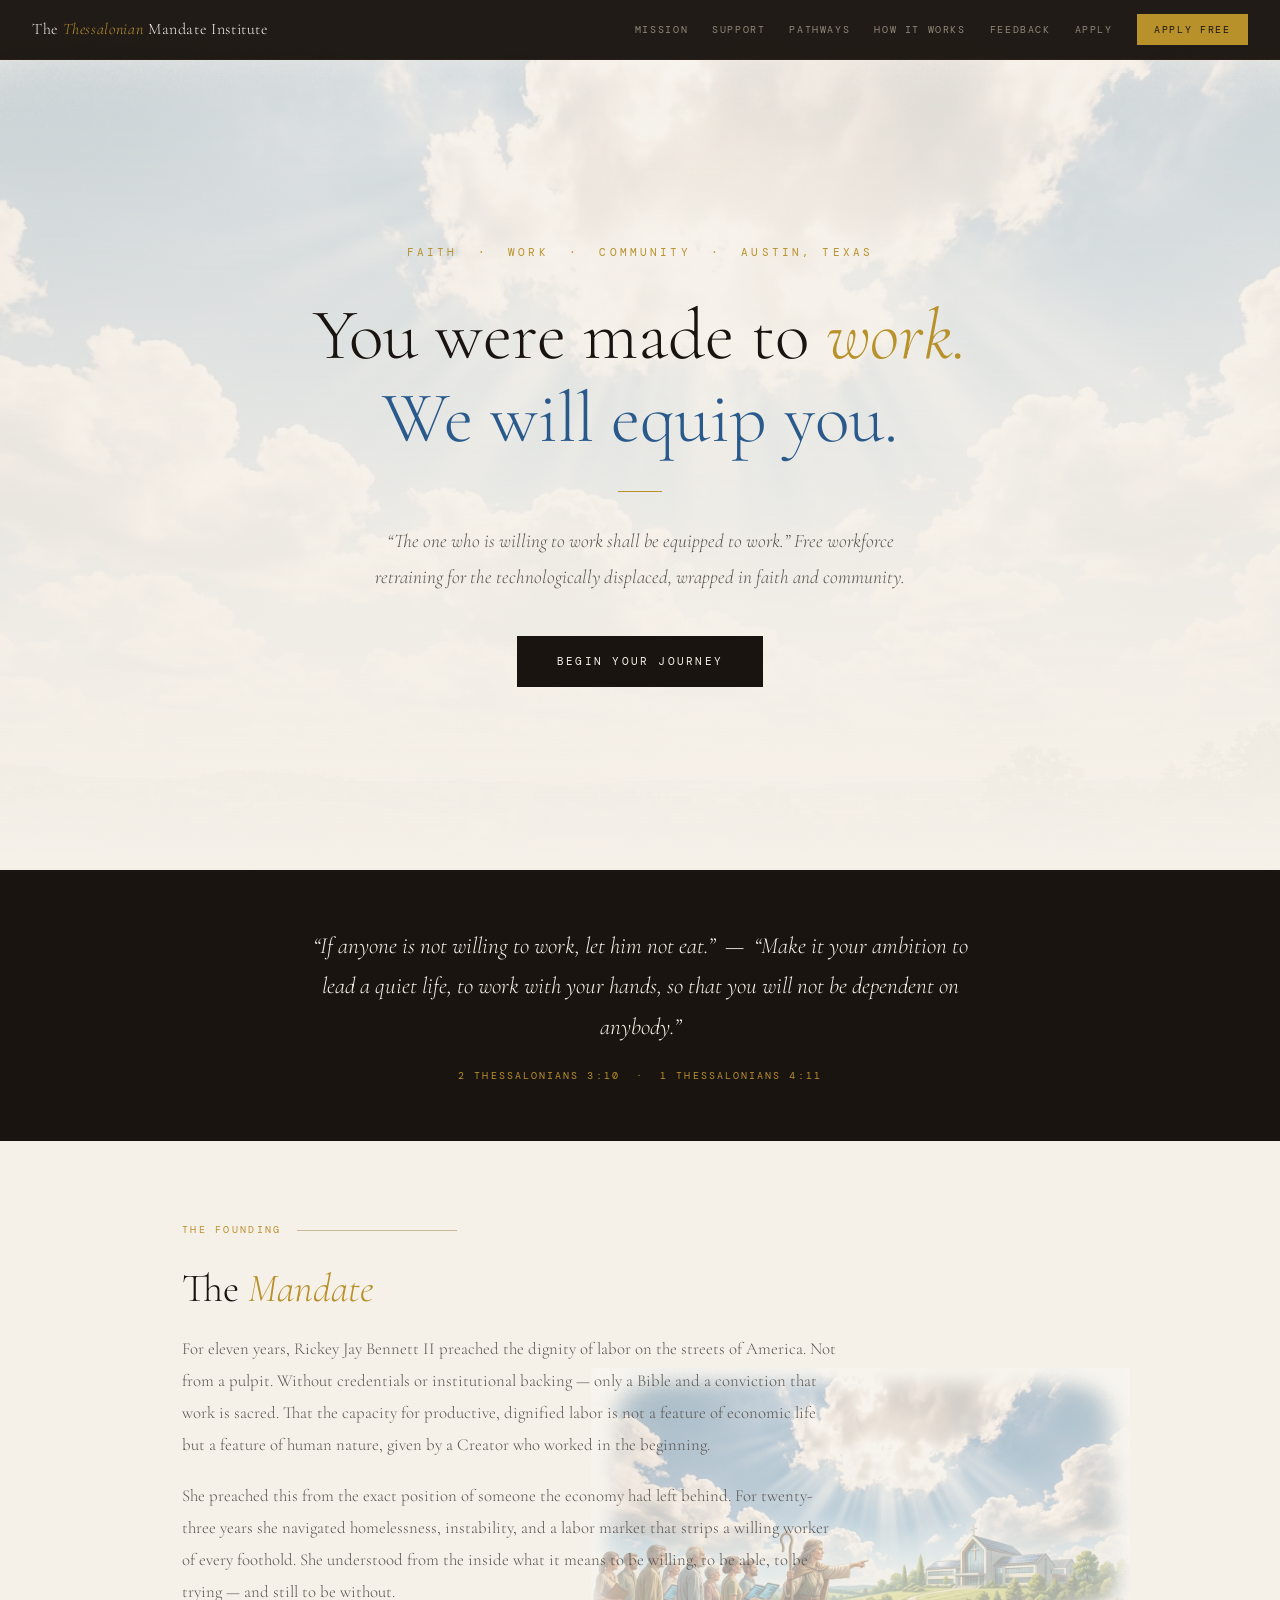
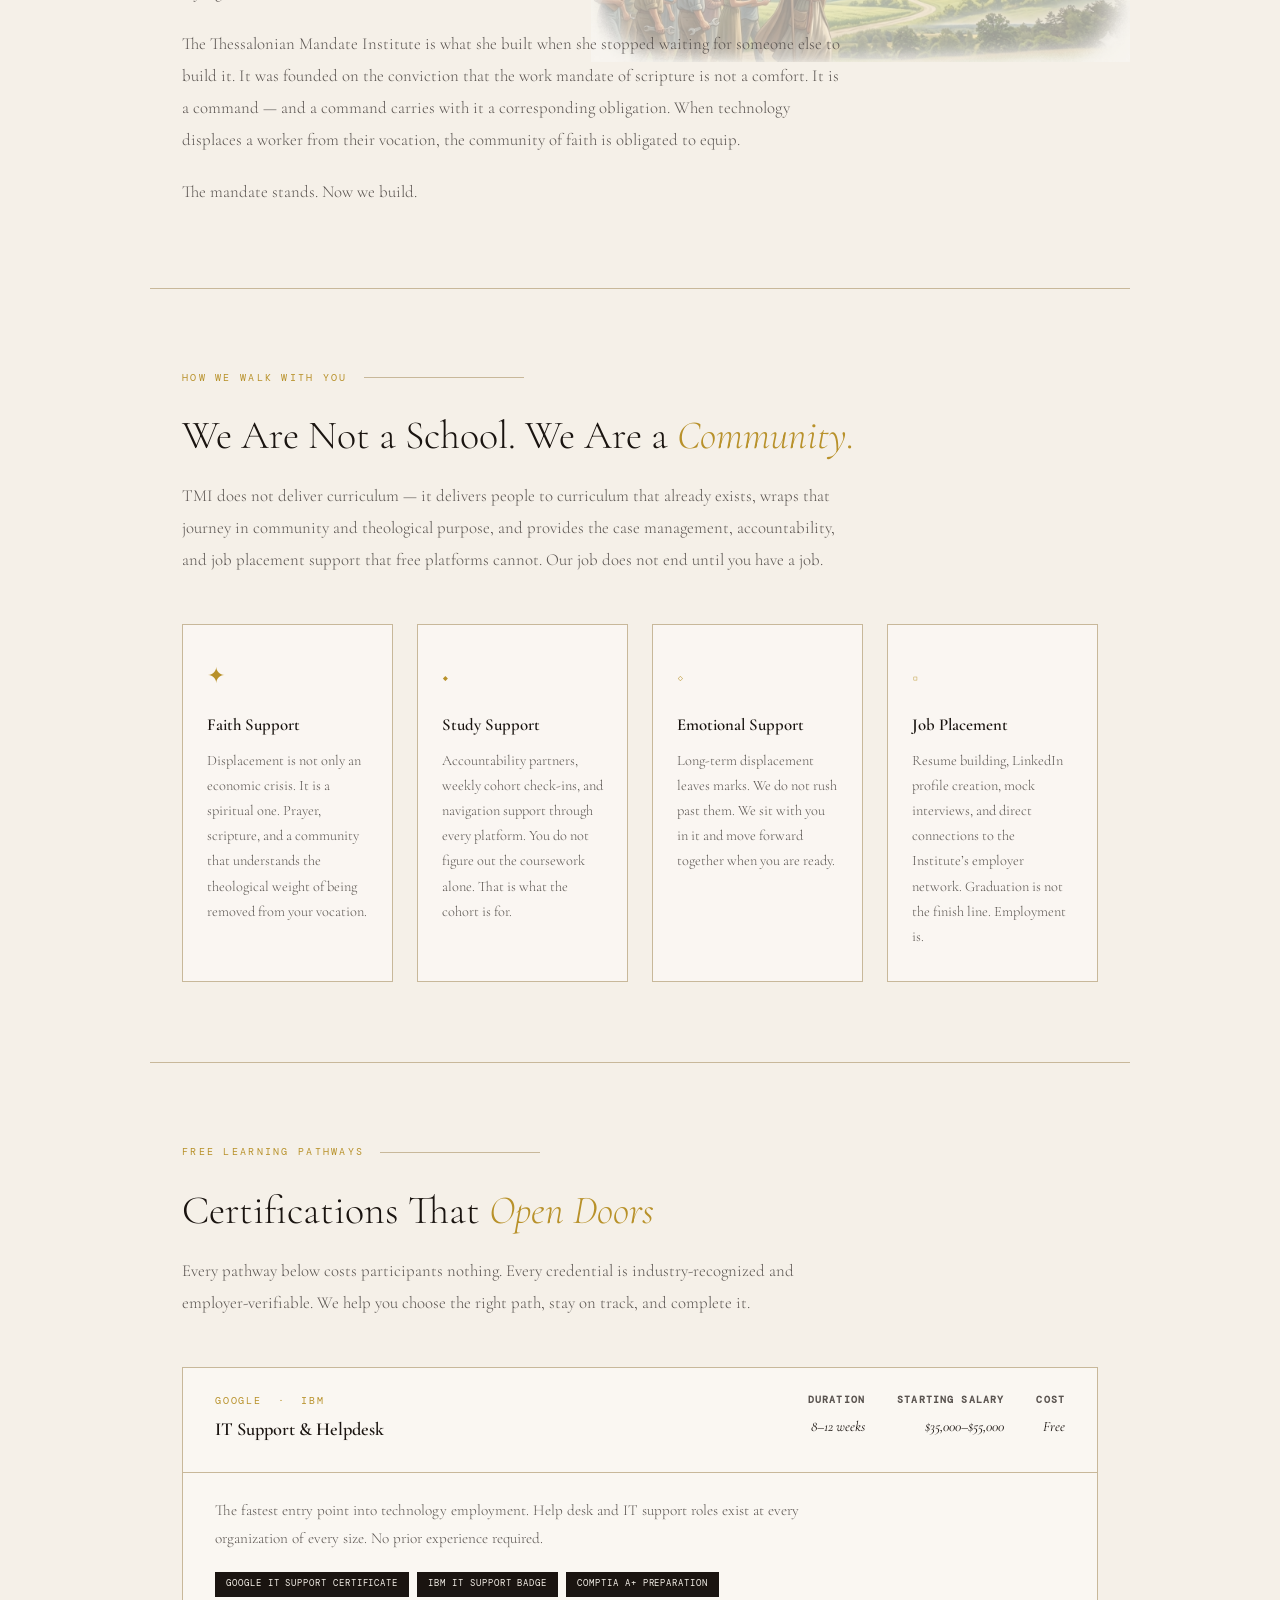
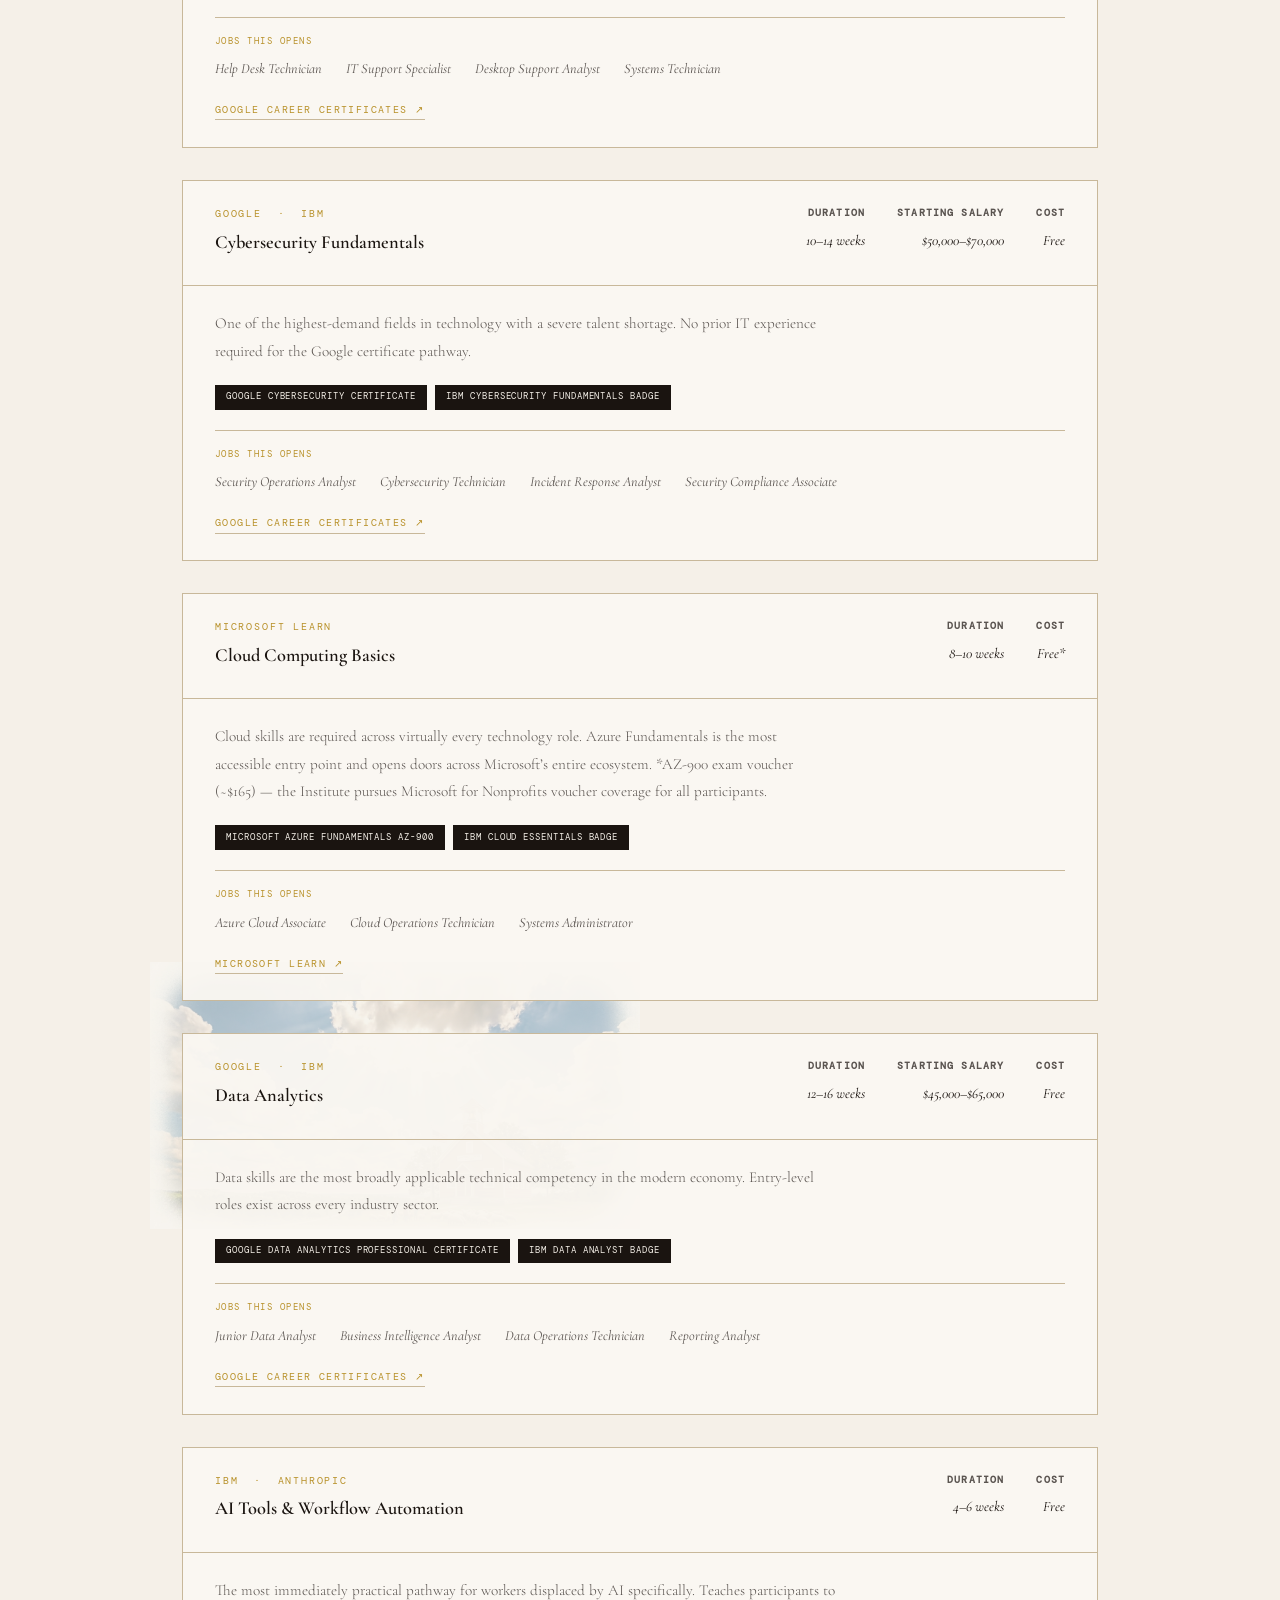
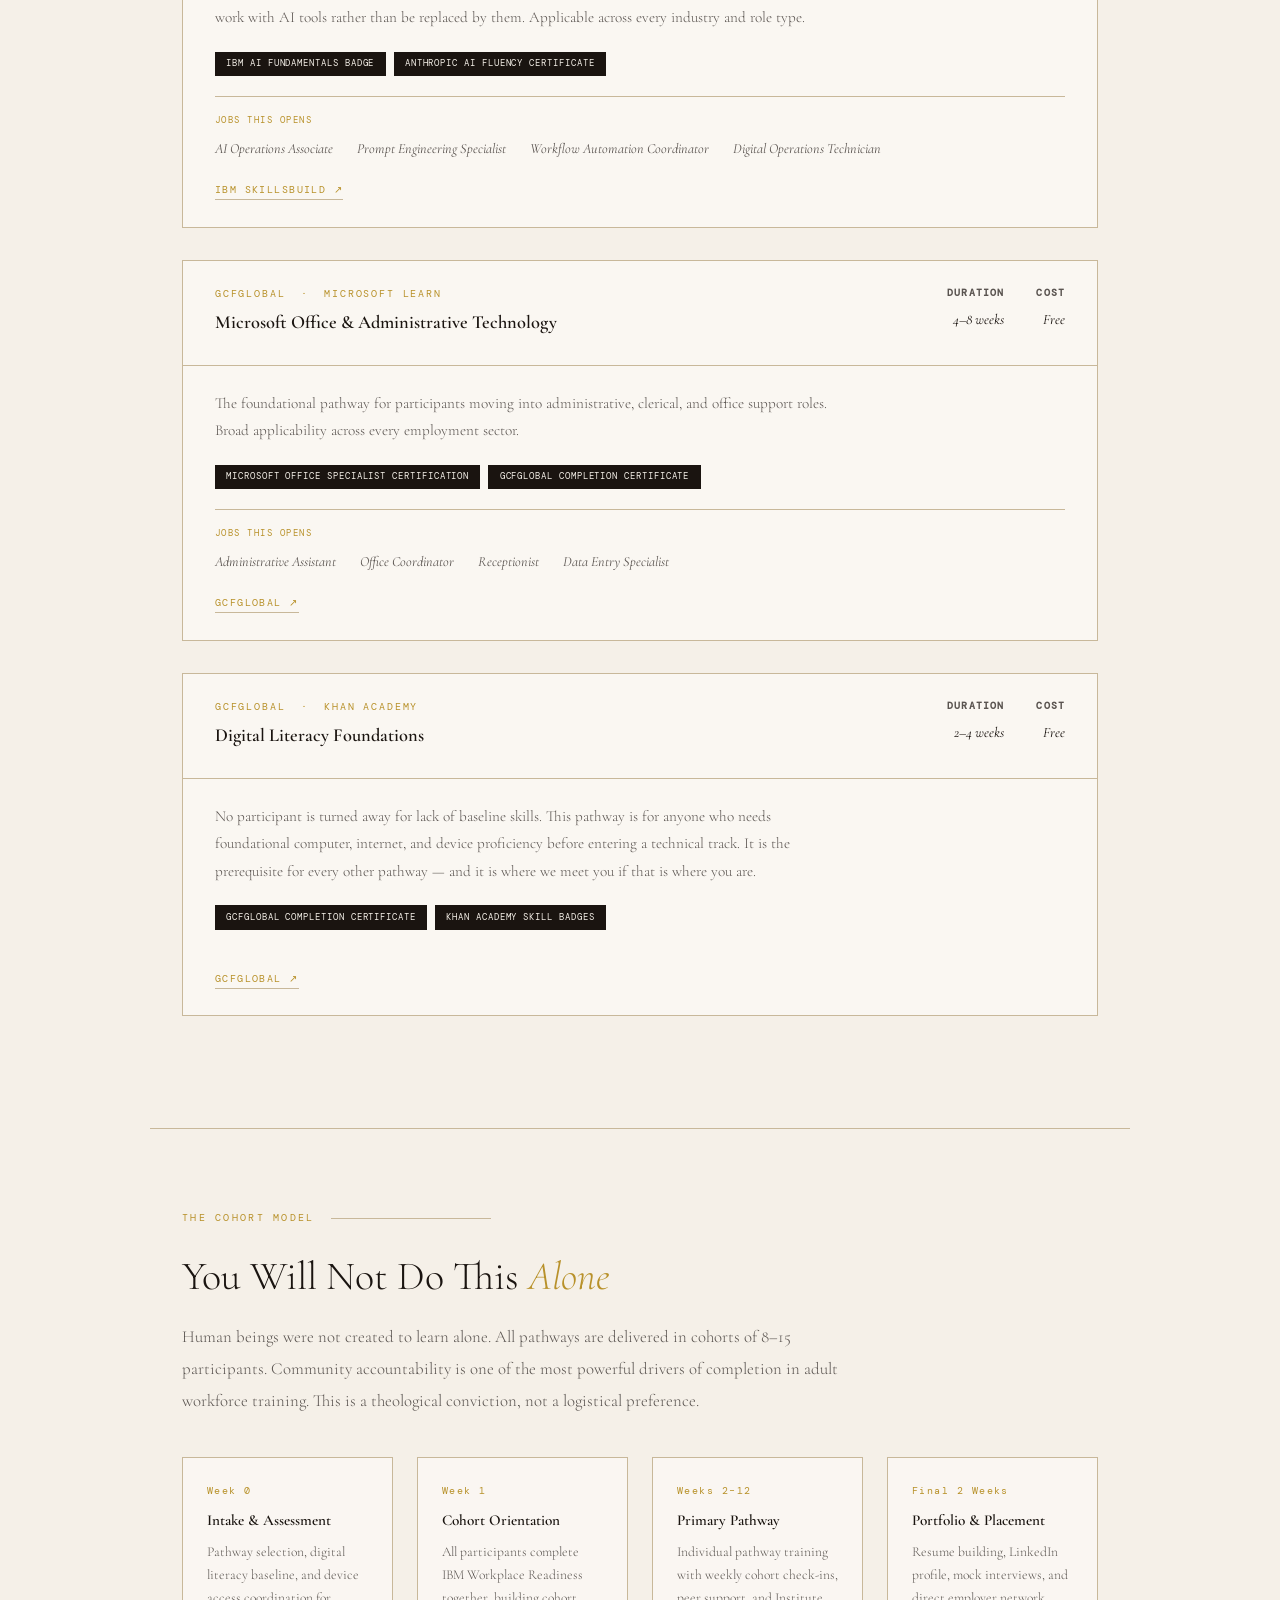
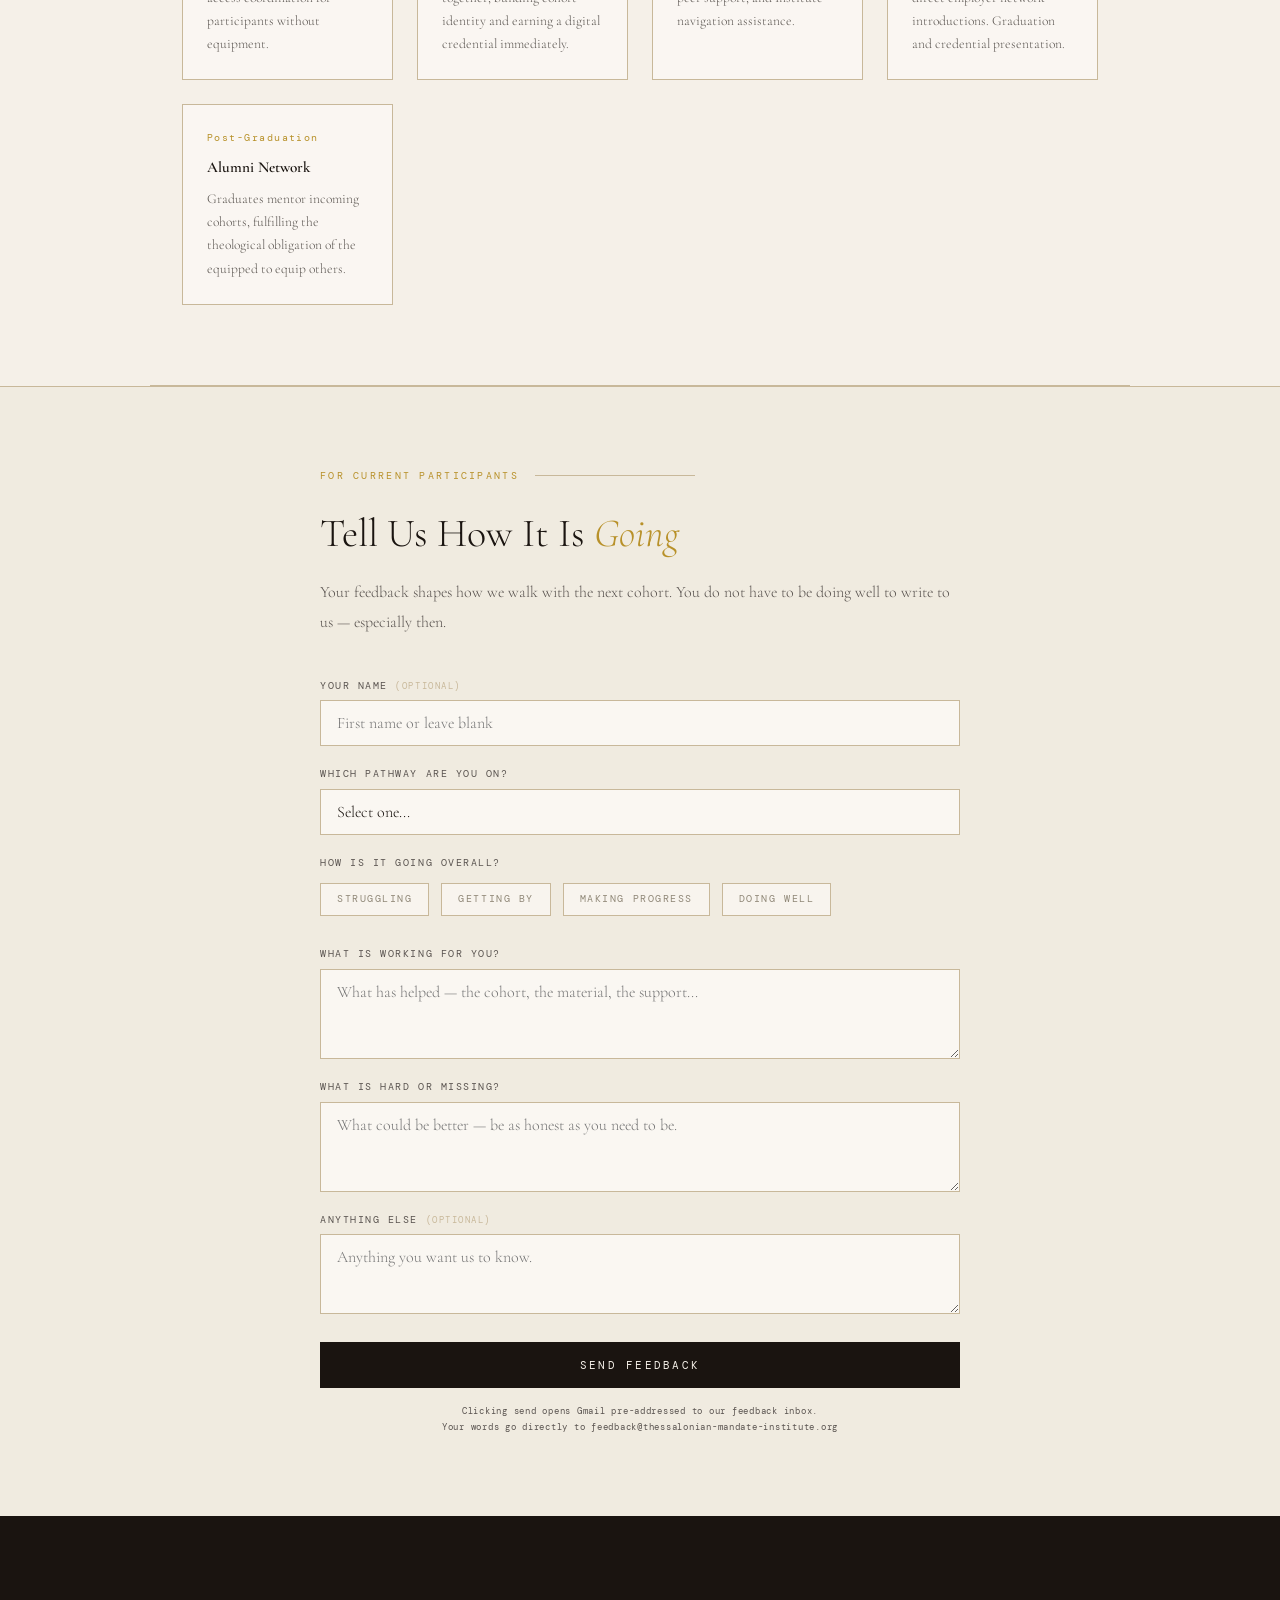
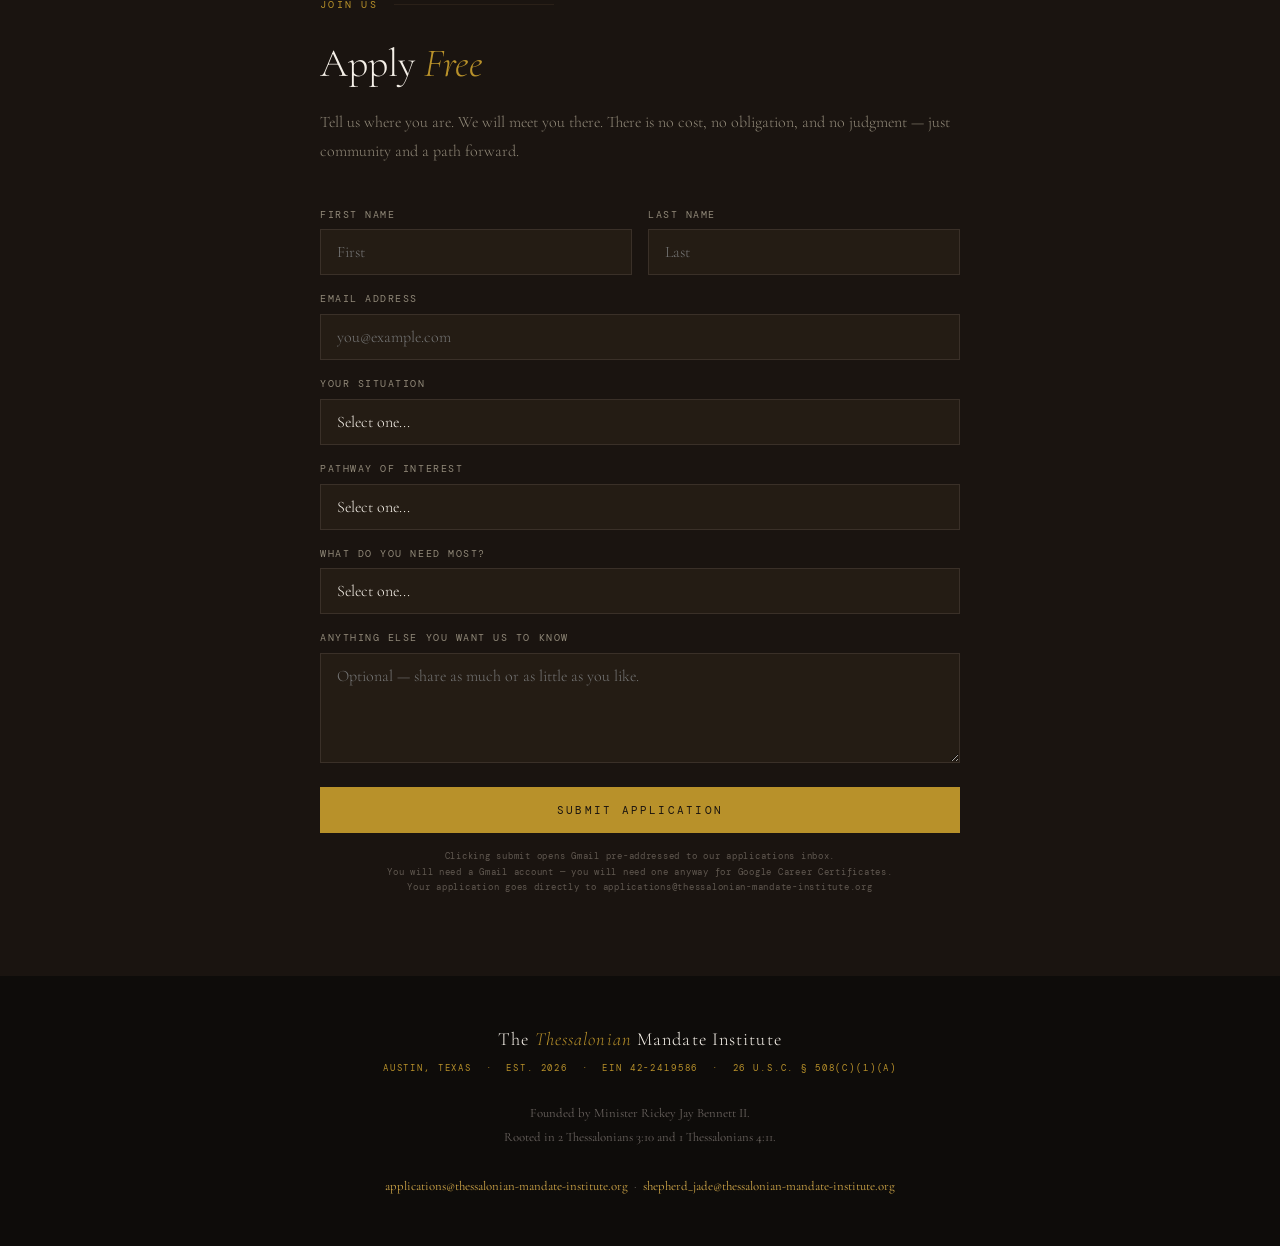
==== commit 36140494: "Add participant feedback section - New Feedback section between How It Works and Apply - Fields: nam" ====
--- a/index.html
+++ b/index.html
@@ -399,6 +399,40 @@
   .cohort-step h4 { font-size: 0.95rem; font-weight: 600; margin-bottom: 0.4rem; }
   .cohort-step p { font-size: 0.85rem; color: var(--ash); font-weight: 300; line-height: 1.7; }
 
+  /* FEEDBACK */
+  .feedback-section { background: #f0ebe0; padding: 5rem 2rem; border-top: 1px solid var(--rule); }
+  .feedback-inner { max-width: 640px; margin: 0 auto; }
+
+  .feedback-rating {
+    display: flex;
+    gap: 0.75rem;
+    flex-wrap: wrap;
+    margin-bottom: 0.25rem;
+  }
+
+  .feedback-rating input[type="radio"] { display: none; }
+
+  .feedback-rating label {
+    font-family: 'DM Mono', monospace;
+    font-size: 0.63rem;
+    letter-spacing: 0.12em;
+    text-transform: uppercase;
+    border: 1px solid var(--rule);
+    padding: 0.45rem 1rem;
+    cursor: pointer;
+    color: var(--ash);
+    background: rgba(250,247,242,0.8);
+    transition: border-color 0.2s, color 0.2s, background 0.2s;
+  }
+
+  .feedback-rating input[type="radio"]:checked + label {
+    border-color: var(--gold);
+    color: var(--ink);
+    background: var(--parchment);
+  }
+
+  .feedback-rating label:hover { border-color: var(--gold-light); color: var(--ink); }
+
   /* CONTACT */
   .contact-section { background: var(--ink); padding: 5rem 2rem; }
   .contact-inner { max-width: 640px; margin: 0 auto; }
@@ -536,6 +570,7 @@
     <a href="#support">Support</a>
     <a href="#pathways">Pathways</a>
     <a href="#model">How It Works</a>
+    <a href="#feedback">Feedback</a>
     <a href="#apply">Apply</a>
     <a href="#apply" class="nav-apply">Apply Free</a>
   </div>
@@ -856,6 +891,72 @@
   </div>
 </div>
 
+<!-- FEEDBACK -->
+<div class="feedback-section fade-up" id="feedback">
+  <div class="feedback-inner">
+    <div class="section-label">For Current Participants</div>
+    <h2 class="section-title">Tell Us How It Is <em>Going</em></h2>
+    <p class="contact-intro" style="color:var(--ash); font-size:1rem; font-weight:300; line-height:1.85; margin-bottom:2.5rem;">
+      Your feedback shapes how we walk with the next cohort. You do not have to be doing well to write to us &#8212; especially then.
+    </p>
+
+    <div class="form-group" style="margin-bottom:1.25rem;">
+      <label for="fb-name" style="font-family:'DM Mono',monospace;font-size:0.6rem;letter-spacing:0.16em;text-transform:uppercase;color:var(--ash);margin-bottom:0.4rem;display:block;">Your Name <span style="color:var(--rule);font-size:0.55rem;">(optional)</span></label>
+      <input type="text" id="fb-name" placeholder="First name or leave blank" style="background:var(--white);border:1px solid var(--rule);color:var(--ink);font-family:'Cormorant Garamond',serif;font-size:1rem;font-weight:300;padding:0.75rem 1rem;outline:none;width:100%;border-radius:0;transition:border-color 0.2s;" onfocus="this.style.borderColor='var(--gold)'" onblur="this.style.borderColor='var(--rule)'">
+    </div>
+
+    <div class="form-group" style="margin-bottom:1.25rem;">
+      <label for="fb-pathway" style="font-family:'DM Mono',monospace;font-size:0.6rem;letter-spacing:0.16em;text-transform:uppercase;color:var(--ash);margin-bottom:0.4rem;display:block;">Which Pathway Are You On?</label>
+      <select id="fb-pathway" style="background:var(--white);border:1px solid var(--rule);color:var(--ink);font-family:'Cormorant Garamond',serif;font-size:1rem;font-weight:300;padding:0.75rem 1rem;outline:none;width:100%;border-radius:0;-webkit-appearance:none;transition:border-color 0.2s;" onfocus="this.style.borderColor='var(--gold)'" onblur="this.style.borderColor='var(--rule)'">
+        <option value="">Select one...</option>
+        <option>IT Support and Helpdesk</option>
+        <option>Cybersecurity Fundamentals</option>
+        <option>Cloud Computing Basics</option>
+        <option>Data Analytics</option>
+        <option>AI Tools and Workflow Automation</option>
+        <option>Microsoft Office and Administrative Technology</option>
+        <option>Digital Literacy Foundations</option>
+        <option>Not on a pathway yet</option>
+      </select>
+    </div>
+
+    <div class="form-group" style="margin-bottom:1.25rem;">
+      <label style="font-family:'DM Mono',monospace;font-size:0.6rem;letter-spacing:0.16em;text-transform:uppercase;color:var(--ash);margin-bottom:0.75rem;display:block;">How Is It Going Overall?</label>
+      <div class="feedback-rating">
+        <input type="radio" name="fb-rating" id="r1" value="Struggling">
+        <label for="r1">Struggling</label>
+        <input type="radio" name="fb-rating" id="r2" value="Getting by">
+        <label for="r2">Getting By</label>
+        <input type="radio" name="fb-rating" id="r3" value="Making progress">
+        <label for="r3">Making Progress</label>
+        <input type="radio" name="fb-rating" id="r4" value="Doing well">
+        <label for="r4">Doing Well</label>
+      </div>
+    </div>
+
+    <div class="form-group" style="margin-bottom:1.25rem;">
+      <label for="fb-working" style="font-family:'DM Mono',monospace;font-size:0.6rem;letter-spacing:0.16em;text-transform:uppercase;color:var(--ash);margin-bottom:0.4rem;display:block;">What Is Working for You?</label>
+      <textarea id="fb-working" placeholder="What has helped &#8212; the cohort, the material, the support..." style="background:var(--white);border:1px solid var(--rule);color:var(--ink);font-family:'Cormorant Garamond',serif;font-size:1rem;font-weight:300;padding:0.75rem 1rem;outline:none;width:100%;border-radius:0;resize:vertical;min-height:90px;transition:border-color 0.2s;" onfocus="this.style.borderColor='var(--gold)'" onblur="this.style.borderColor='var(--rule)'"></textarea>
+    </div>
+
+    <div class="form-group" style="margin-bottom:1.25rem;">
+      <label for="fb-hard" style="font-family:'DM Mono',monospace;font-size:0.6rem;letter-spacing:0.16em;text-transform:uppercase;color:var(--ash);margin-bottom:0.4rem;display:block;">What Is Hard or Missing?</label>
+      <textarea id="fb-hard" placeholder="What could be better &#8212; be as honest as you need to be." style="background:var(--white);border:1px solid var(--rule);color:var(--ink);font-family:'Cormorant Garamond',serif;font-size:1rem;font-weight:300;padding:0.75rem 1rem;outline:none;width:100%;border-radius:0;resize:vertical;min-height:90px;transition:border-color 0.2s;" onfocus="this.style.borderColor='var(--gold)'" onblur="this.style.borderColor='var(--rule)'"></textarea>
+    </div>
+
+    <div class="form-group" style="margin-bottom:1.25rem;">
+      <label for="fb-other" style="font-family:'DM Mono',monospace;font-size:0.6rem;letter-spacing:0.16em;text-transform:uppercase;color:var(--ash);margin-bottom:0.4rem;display:block;">Anything Else <span style="color:var(--rule);font-size:0.55rem;">(optional)</span></label>
+      <textarea id="fb-other" placeholder="Anything you want us to know." style="background:var(--white);border:1px solid var(--rule);color:var(--ink);font-family:'Cormorant Garamond',serif;font-size:1rem;font-weight:300;padding:0.75rem 1rem;outline:none;width:100%;border-radius:0;resize:vertical;min-height:80px;transition:border-color 0.2s;" onfocus="this.style.borderColor='var(--gold)'" onblur="this.style.borderColor='var(--rule)'"></textarea>
+    </div>
+
+    <button class="form-submit" onclick="submitFeedback()" style="background:var(--ink);color:var(--parchment);">Send Feedback</button>
+    <p class="form-notice" style="color:var(--ash);">
+      Clicking send opens Gmail pre-addressed to our feedback inbox.<br>
+      Your words go directly to feedback@thessalonian-mandate-institute.org
+    </p>
+  </div>
+</div>
+
 <!-- APPLY -->
 <div class="contact-section" id="apply">
   <div class="contact-inner">
@@ -976,6 +1077,42 @@
     window.open(gmailUrl, '_blank');
   }
 
+  function submitFeedback() {
+    var name    = document.getElementById('fb-name').value.trim();
+    var pathway = document.getElementById('fb-pathway').value;
+    var working = document.getElementById('fb-working').value.trim();
+    var hard    = document.getElementById('fb-hard').value.trim();
+    var other   = document.getElementById('fb-other').value.trim();
+    var ratingEl = document.querySelector('input[name="fb-rating"]:checked');
+    var rating  = ratingEl ? ratingEl.value : 'Not specified';
+
+    if (!pathway && !working && !hard) {
+      alert('Please fill in at least your pathway and one of the feedback fields before sending.');
+      return;
+    }
+
+    var body =
+      'TMI PARTICIPANT FEEDBACK\n' +
+      '========================\n\n' +
+      'Name: ' + (name || 'Anonymous') + '\n' +
+      'Pathway: ' + (pathway || 'Not specified') + '\n' +
+      'Overall: ' + rating + '\n\n' +
+      'What is working:\n' + (working || 'Not provided') + '\n\n' +
+      'What is hard or missing:\n' + (hard || 'Not provided') + '\n\n' +
+      'Other comments:\n' + (other || 'None');
+
+    var subject = 'Participant Feedback' + (name ? ' — ' + name : '') + (pathway ? ' — ' + pathway : '');
+    var to = 'feedback@thessalonian-mandate-institute.org';
+
+    var gmailUrl =
+      'https://mail.google.com/mail/?view=cm&fs=1' +
+      '&to=' + encodeURIComponent(to) +
+      '&su=' + encodeURIComponent(subject) +
+      '&body=' + encodeURIComponent(body);
+
+    window.open(gmailUrl, '_blank');
+  }
+
   var observer = new IntersectionObserver(function(entries) {
     entries.forEach(function(e) { if (e.isIntersecting) e.target.classList.add('visible'); });
   }, { threshold: 0.08 });
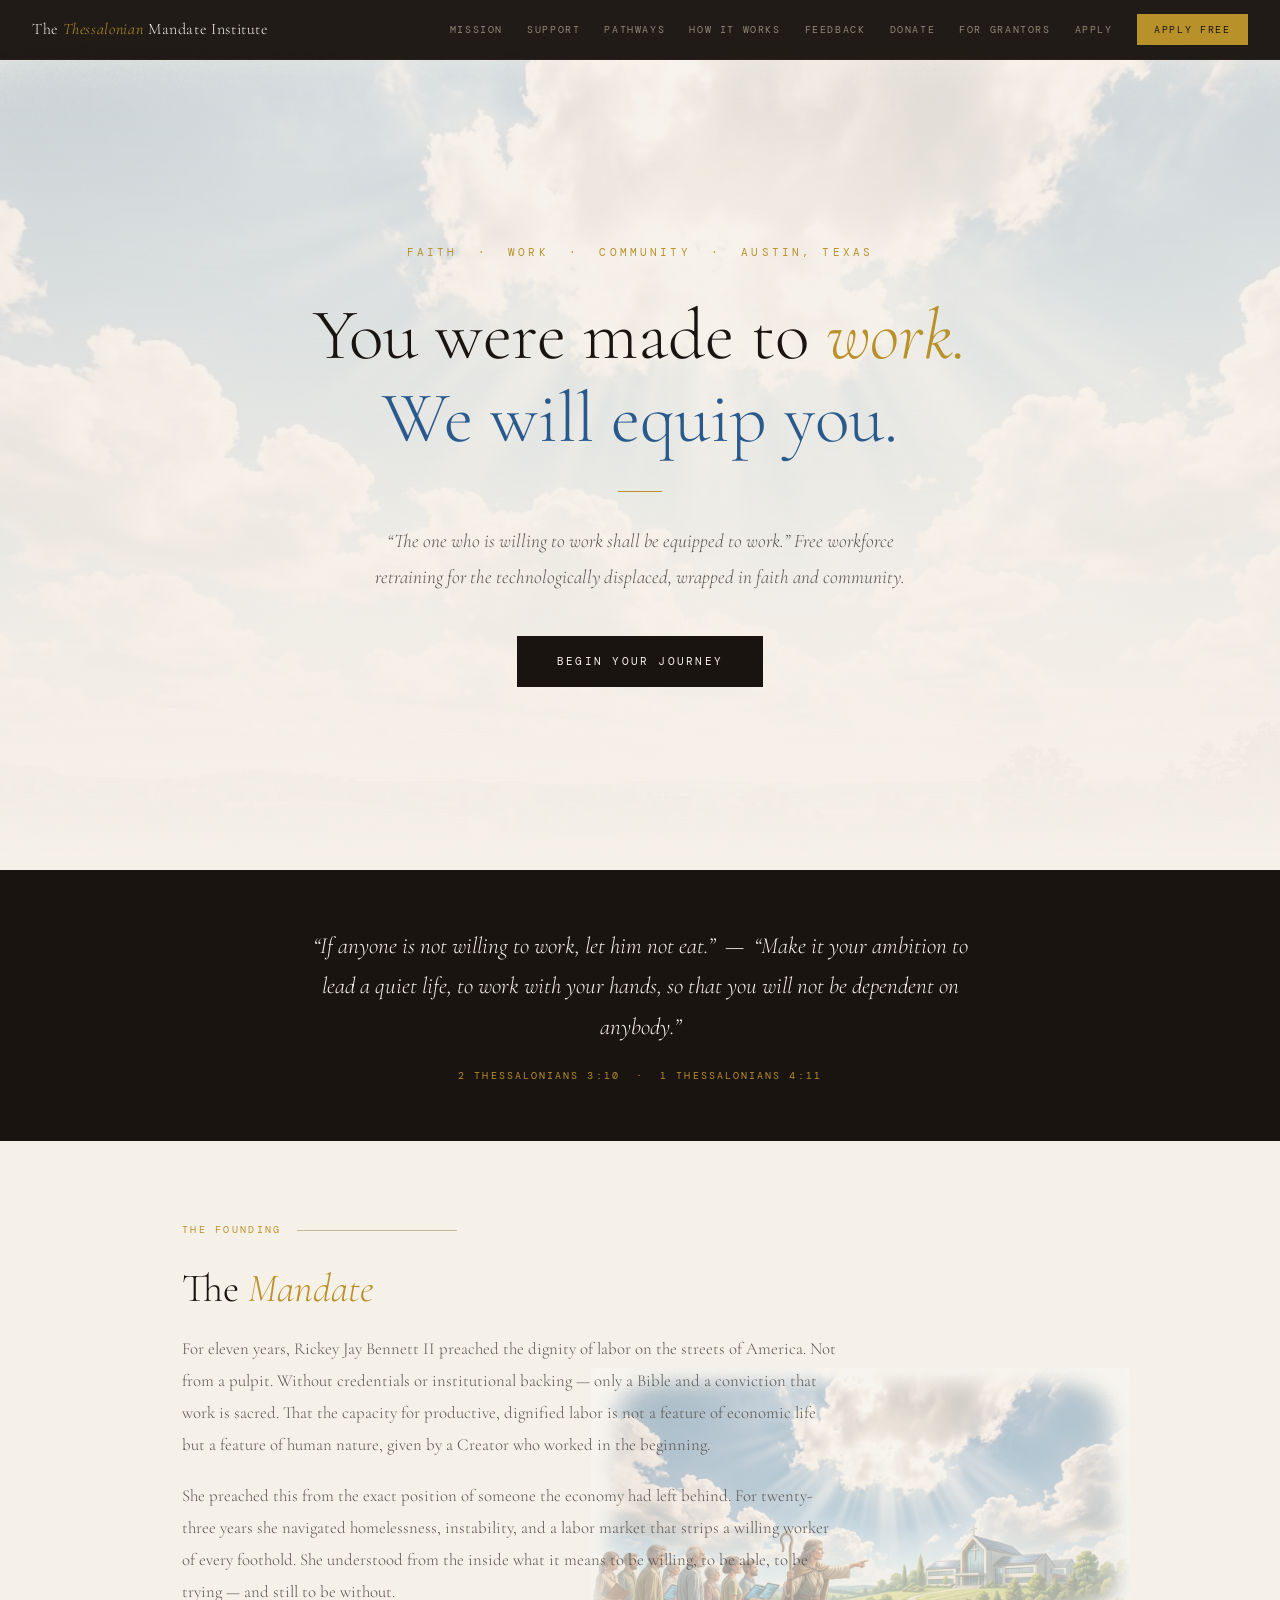
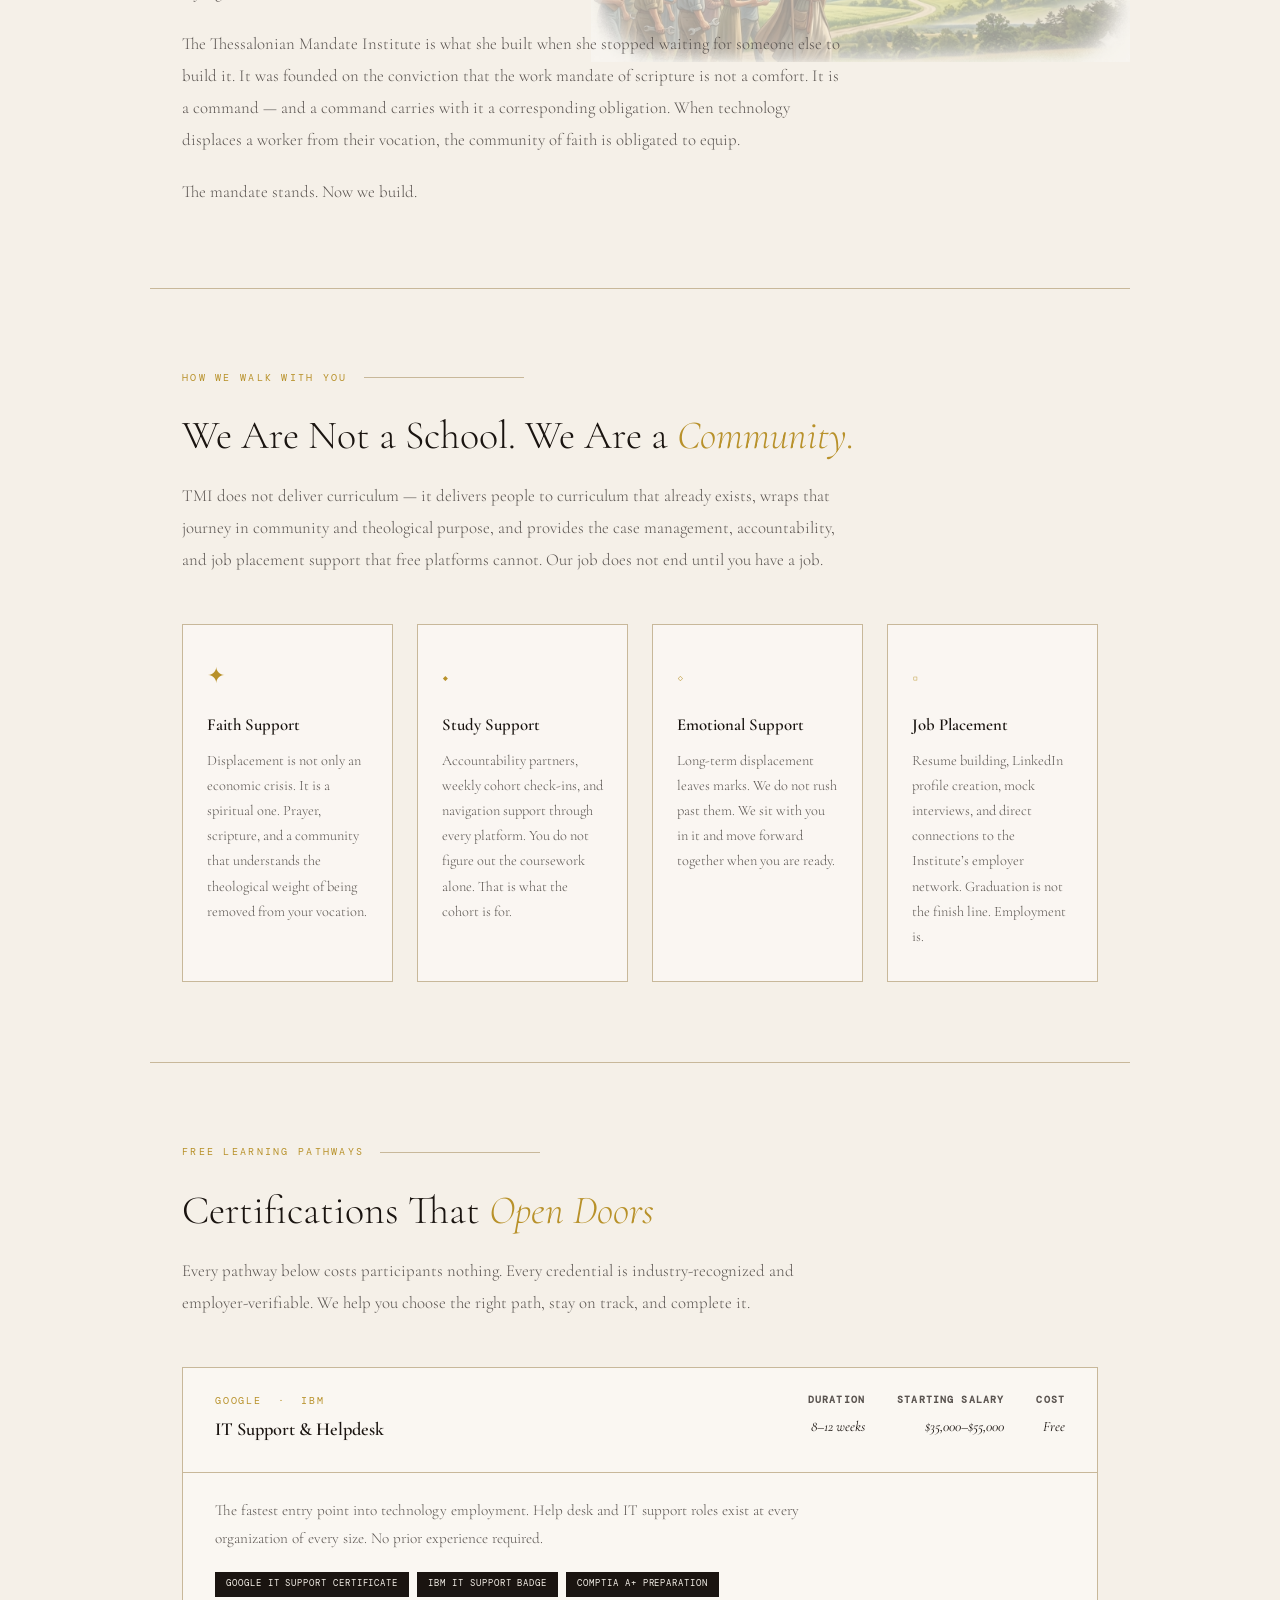
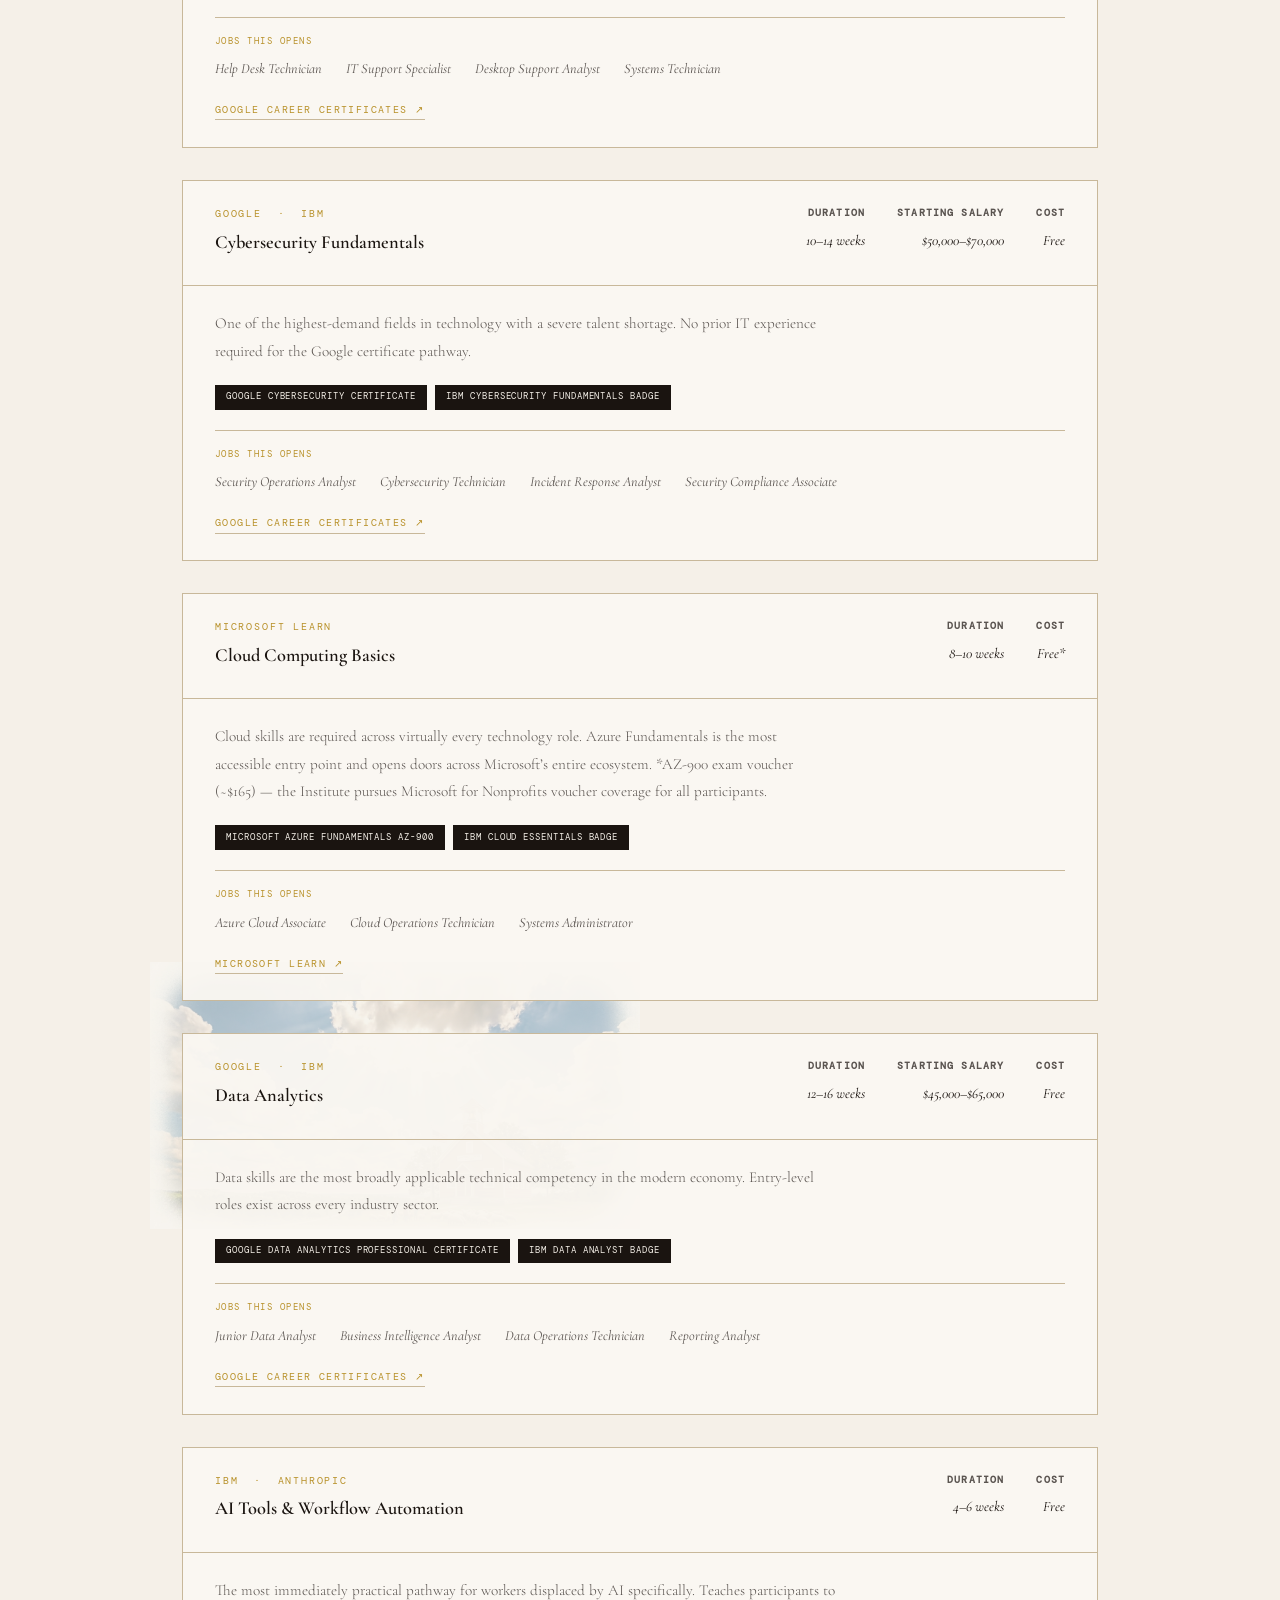
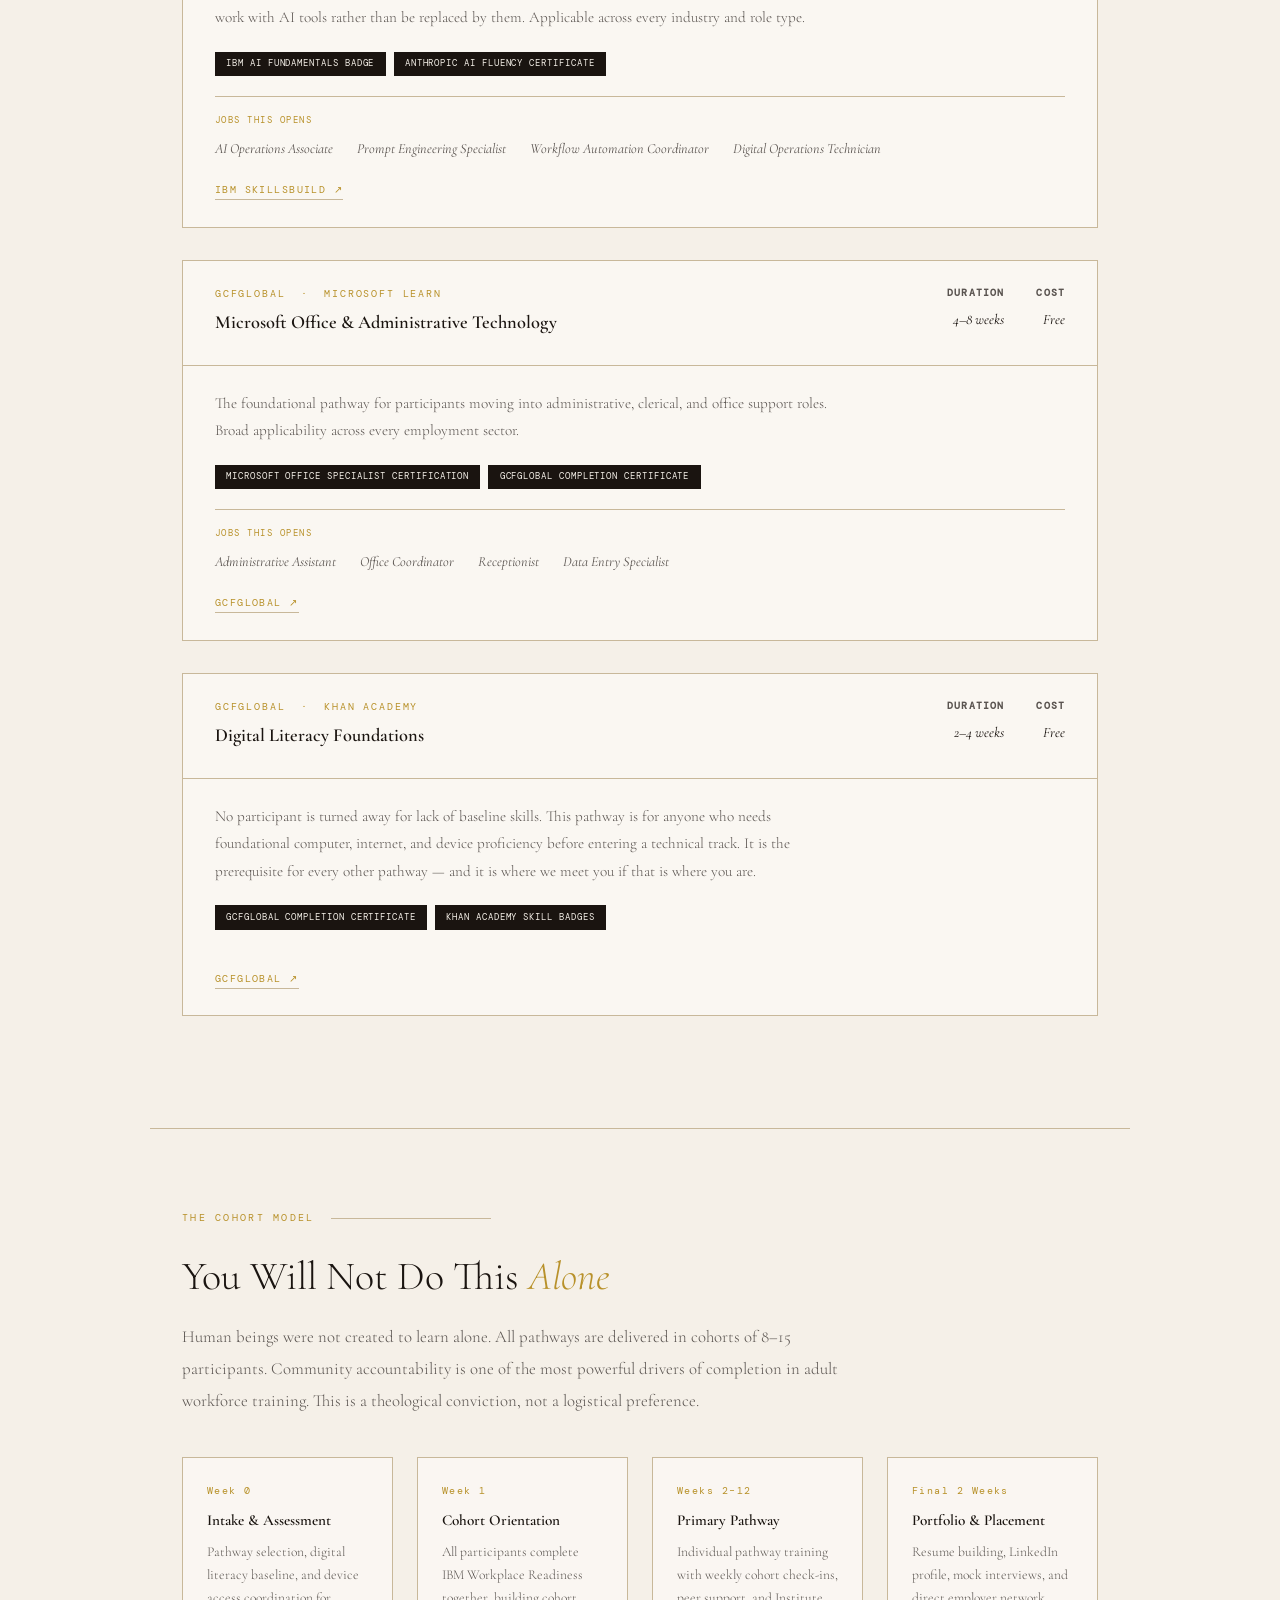
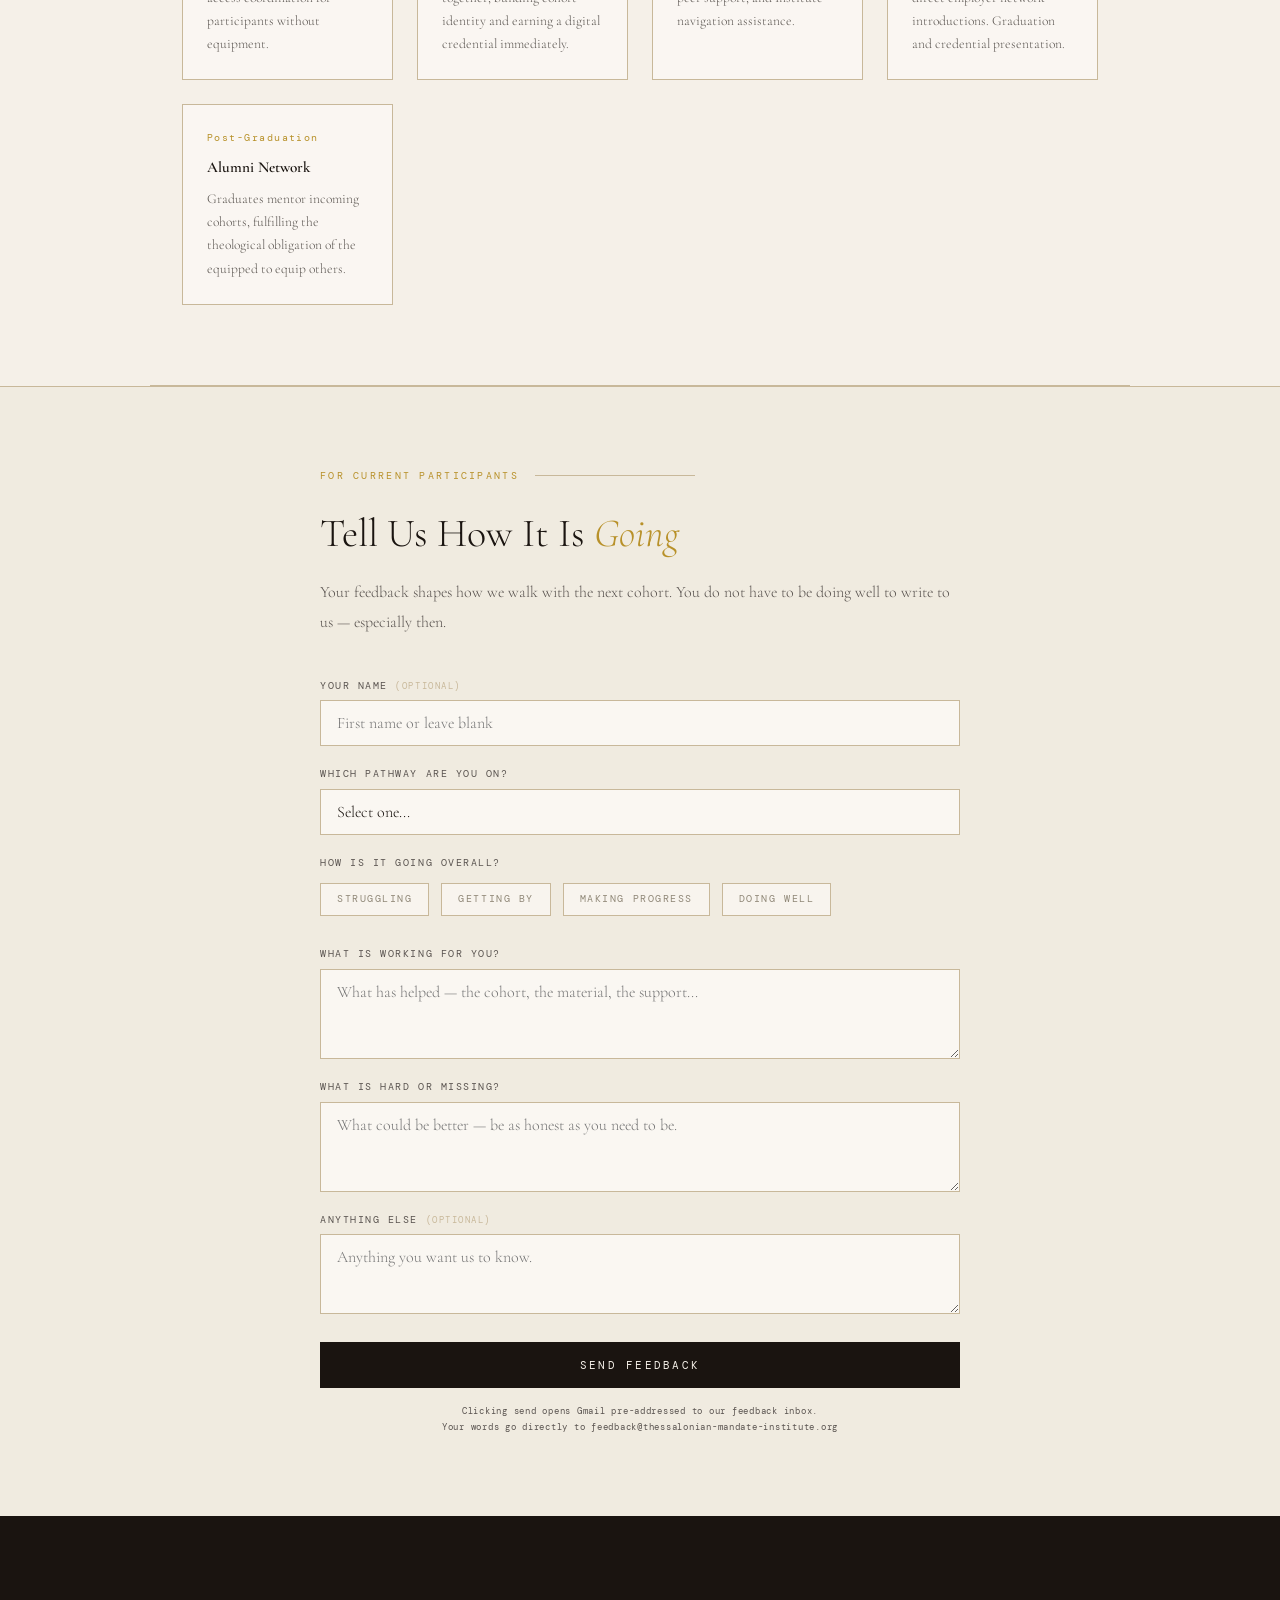
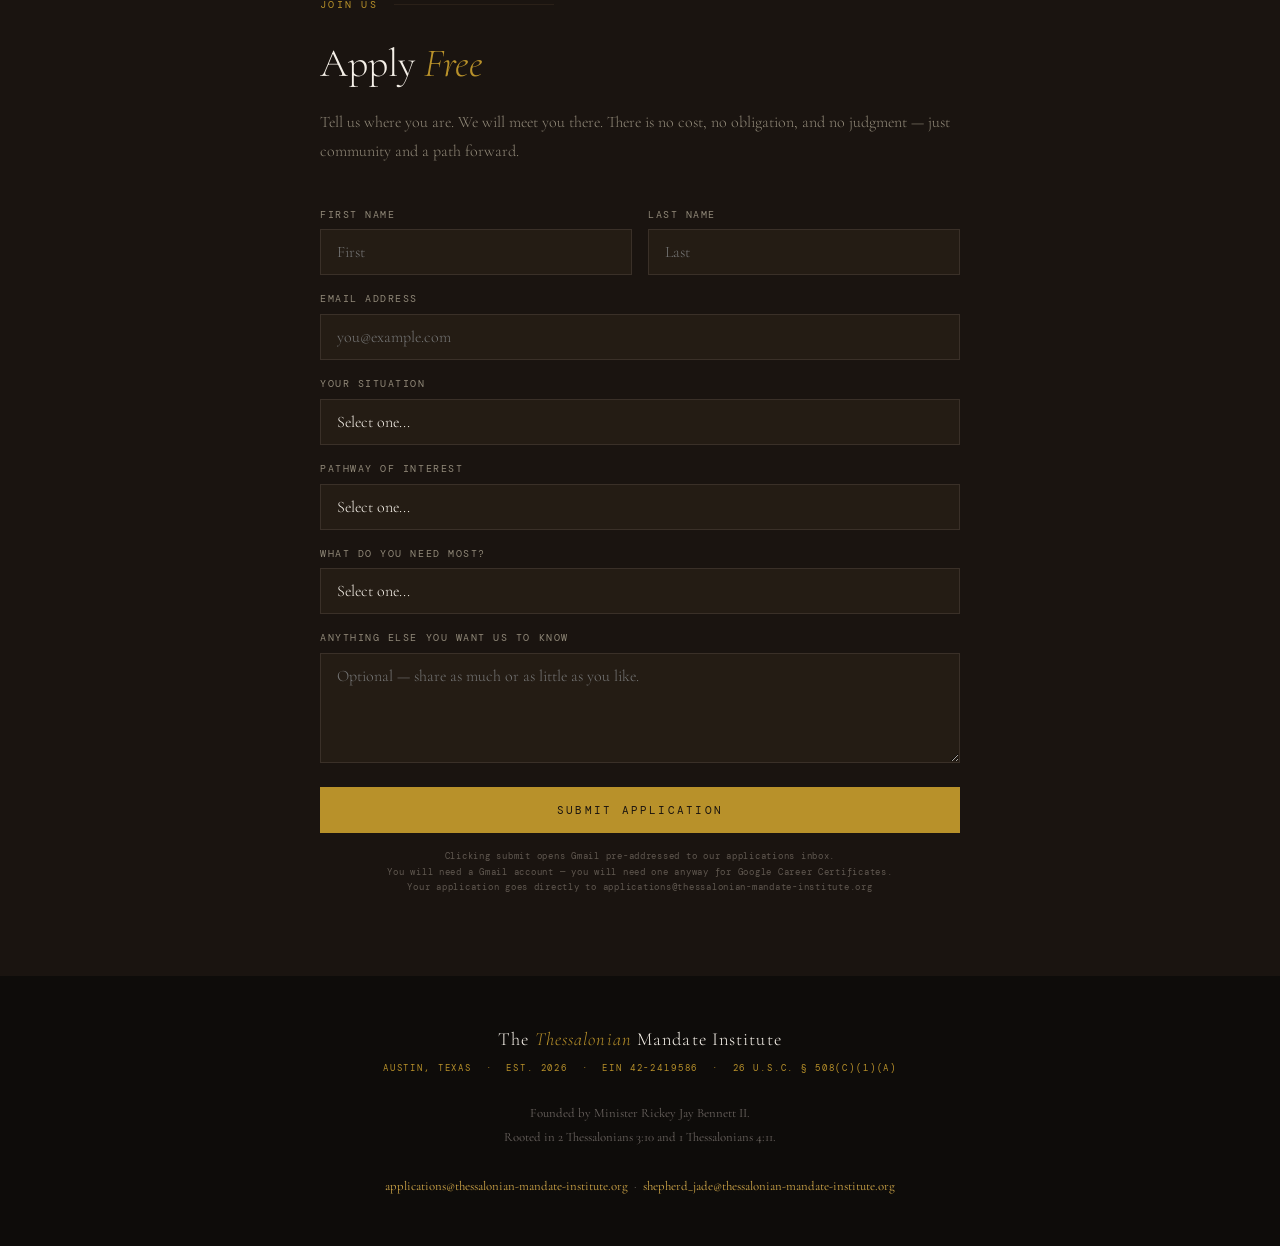
==== commit f2905e92: "Add donors.html and grantors.html; extract shared CSS to style.css - style.css: all shared styles ex" ====
--- a/index.html
+++ b/index.html
@@ -6,6 +6,7 @@
 <title>The Thessalonian Mandate Institute</title>
 <link rel="preconnect" href="https://fonts.googleapis.com">
 <link href="https://fonts.googleapis.com/css2?family=Cormorant+Garamond:ital,wght@0,300;0,400;0,600;1,300;1,400&family=DM+Mono:wght@300;400&display=swap" rel="stylesheet">
+<link rel="stylesheet" href="style.css">
 <style>
   :root {
     --ink: #1a1410;
@@ -571,6 +572,8 @@
     <a href="#pathways">Pathways</a>
     <a href="#model">How It Works</a>
     <a href="#feedback">Feedback</a>
+    <a href="donors.html">Donate</a>
+    <a href="grantors.html">For Grantors</a>
     <a href="#apply">Apply</a>
     <a href="#apply" class="nav-apply">Apply Free</a>
   </div>
--- a/style.css
+++ b/style.css
@@ -0,0 +1,780 @@
+/* ============================================================
+   TMI — Shared Stylesheet
+   The Thessalonian Mandate Institute
+   ============================================================ */
+
+:root {
+  --ink: #1a1410;
+  --parchment: #f5f0e8;
+  --gold: #b8912a;
+  --gold-light: #d4aa4a;
+  --ash: #5a5450;
+  --rule: #c8b89a;
+  --white: #faf7f2;
+  --sky-blue: #2a5a8c;
+}
+
+/* RESET */
+*, *::before, *::after { box-sizing: border-box; margin: 0; padding: 0; }
+html { scroll-behavior: smooth; }
+
+body {
+  background: var(--parchment);
+  color: var(--ink);
+  font-family: 'Cormorant Garamond', Georgia, serif;
+  font-size: 18px;
+  line-height: 1.7;
+  overflow-x: hidden;
+}
+
+/* BACKGROUND */
+.bg-fixed { position: relative; }
+
+.bg-fixed::before {
+  content: '';
+  position: fixed;
+  inset: 0;
+  background-image: url('sky.png');
+  background-size: cover;
+  background-position: center 30%;
+  opacity: 0.21;
+  z-index: 0;
+  pointer-events: none;
+}
+
+nav, section, div, footer, header { position: relative; z-index: 1; }
+
+/* SECTION BACKGROUNDS */
+.section-shepherd {
+  background-image: url('shepherd.png');
+  background-attachment: fixed;
+  background-size: 55%;
+  background-position: right center;
+  background-repeat: no-repeat;
+}
+
+.section-schoolhouse {
+  background-image: url('schoolhouse.png');
+  background-attachment: fixed;
+  background-size: 50%;
+  background-position: left center;
+  background-repeat: no-repeat;
+}
+
+.section-shepherd::before,
+.section-schoolhouse::before {
+  content: '';
+  position: absolute;
+  inset: 0;
+  background: rgba(245,240,232,0.64);
+  z-index: 0;
+}
+
+.section-shepherd > *, .section-schoolhouse > * { position: relative; z-index: 1; }
+
+/* NAV */
+nav {
+  position: sticky;
+  top: 0;
+  background: rgba(26,20,16,0.97);
+  display: flex;
+  align-items: center;
+  justify-content: space-between;
+  padding: 0.85rem 2rem;
+  gap: 1rem;
+  flex-wrap: wrap;
+  border-bottom: 1px solid #2a2018;
+}
+
+.nav-brand {
+  font-family: 'Cormorant Garamond', serif;
+  font-size: 1rem;
+  font-weight: 300;
+  color: var(--parchment);
+  letter-spacing: 0.04em;
+  text-decoration: none;
+}
+
+.nav-brand em { color: var(--gold); font-style: italic; }
+
+.nav-links { display: flex; gap: 1.5rem; flex-wrap: wrap; align-items: center; }
+
+.nav-links a {
+  font-family: 'DM Mono', monospace;
+  font-size: 0.63rem;
+  letter-spacing: 0.16em;
+  text-transform: uppercase;
+  color: #908878;
+  text-decoration: none;
+  transition: color 0.2s;
+}
+
+.nav-links a:hover { color: var(--gold); }
+
+.nav-apply {
+  font-family: 'DM Mono', monospace;
+  font-size: 0.63rem;
+  letter-spacing: 0.16em;
+  text-transform: uppercase;
+  background: var(--gold);
+  color: var(--ink) !important;
+  padding: 0.45rem 1.1rem;
+  text-decoration: none;
+  transition: background 0.2s;
+}
+
+.nav-apply:hover { background: var(--gold-light) !important; }
+
+/* PAGE HEADER (donors, grantors, interior pages) */
+.page-header {
+  background: var(--ink);
+  padding: 5rem 2rem 4rem;
+  text-align: center;
+}
+
+.page-header .hero-eyebrow { animation: none; margin-bottom: 1.5rem; }
+
+.page-header h1 {
+  font-size: clamp(2rem, 5vw, 3.5rem);
+  font-weight: 300;
+  color: var(--parchment);
+  animation: none;
+  line-height: 1.2;
+}
+
+.page-header h1 em { color: var(--gold); font-style: italic; }
+
+.page-header p {
+  font-size: 1.05rem;
+  font-style: italic;
+  font-weight: 300;
+  color: #908878;
+  max-width: 580px;
+  margin: 1.5rem auto 0;
+  line-height: 1.85;
+  animation: none;
+}
+
+/* HERO (index only) */
+.hero {
+  min-height: 90vh;
+  display: flex;
+  flex-direction: column;
+  align-items: center;
+  justify-content: center;
+  text-align: center;
+  padding: 6rem 2rem;
+  background: linear-gradient(to bottom, rgba(245,240,232,0.0) 0%, rgba(245,240,232,0.75) 70%, rgba(245,240,232,1) 100%);
+}
+
+.hero-eyebrow {
+  font-family: 'DM Mono', monospace;
+  font-size: 0.7rem;
+  letter-spacing: 0.28em;
+  text-transform: uppercase;
+  color: var(--gold);
+  margin-bottom: 2rem;
+  animation: fadeUp 0.8s ease both;
+}
+
+.hero h1 {
+  font-size: clamp(2.4rem, 6.5vw, 4.5rem);
+  font-weight: 300;
+  line-height: 1.15;
+  color: var(--ink);
+  animation: fadeUp 0.9s ease 0.1s both;
+}
+
+.hero h1 em { font-style: italic; color: var(--gold); }
+.hero h1 .line2 { color: var(--sky-blue); display: block; }
+
+.hero-rule { width: 44px; height: 1px; background: var(--gold); margin: 2rem auto; animation: fadeUp 1s ease 0.2s both; }
+
+.hero p {
+  font-size: clamp(1rem, 2vw, 1.2rem);
+  font-style: italic;
+  font-weight: 300;
+  color: var(--ash);
+  max-width: 560px;
+  margin: 0 auto 2.5rem;
+  line-height: 1.85;
+  animation: fadeUp 1s ease 0.3s both;
+}
+
+.hero-cta {
+  display: inline-block;
+  font-family: 'DM Mono', monospace;
+  font-size: 0.7rem;
+  letter-spacing: 0.2em;
+  text-transform: uppercase;
+  background: var(--ink);
+  color: var(--parchment);
+  padding: 1rem 2.5rem;
+  text-decoration: none;
+  transition: background 0.2s;
+  animation: fadeUp 1s ease 0.4s both;
+}
+
+.hero-cta:hover { background: var(--gold); color: var(--ink); }
+
+/* SCRIPTURE BAND */
+.scripture-band {
+  background: var(--ink);
+  color: var(--parchment);
+  text-align: center;
+  padding: 3.5rem 2rem;
+}
+
+.scripture-band blockquote {
+  font-size: clamp(1rem, 2.5vw, 1.45rem);
+  font-style: italic;
+  font-weight: 300;
+  max-width: 680px;
+  margin: 0 auto;
+  line-height: 1.75;
+}
+
+.scripture-band cite {
+  display: block;
+  margin-top: 1.25rem;
+  font-family: 'DM Mono', monospace;
+  font-size: 0.65rem;
+  letter-spacing: 0.2em;
+  text-transform: uppercase;
+  font-style: normal;
+  color: var(--gold);
+}
+
+/* SECTIONS */
+.section {
+  max-width: 980px;
+  margin: 0 auto;
+  padding: 5rem 2rem;
+  border-bottom: 1px solid var(--rule);
+}
+
+.section:last-of-type { border-bottom: none; }
+
+.section-label {
+  font-family: 'DM Mono', monospace;
+  font-size: 0.65rem;
+  letter-spacing: 0.22em;
+  text-transform: uppercase;
+  color: var(--gold);
+  margin-bottom: 1.5rem;
+  display: flex;
+  align-items: center;
+  gap: 1rem;
+}
+
+.section-label::after { content: ''; flex: 1; height: 1px; background: var(--rule); max-width: 160px; }
+
+.section-title {
+  font-size: clamp(1.5rem, 3.5vw, 2.5rem);
+  font-weight: 300;
+  line-height: 1.25;
+  margin-bottom: 1.25rem;
+}
+
+.section-title em { color: var(--gold); font-style: italic; }
+
+.body-text { color: var(--ash); font-size: 1.05rem; line-height: 1.9; font-weight: 300; max-width: 660px; }
+
+/* PILLARS */
+.pillars {
+  display: grid;
+  grid-template-columns: repeat(auto-fit, minmax(200px, 1fr));
+  gap: 1.5rem;
+  margin-top: 3rem;
+}
+
+.pillar {
+  padding: 2rem 1.5rem;
+  border: 1px solid var(--rule);
+  background: rgba(250,247,242,0.92);
+  transition: border-color 0.2s, transform 0.2s;
+}
+
+.pillar:hover { border-color: var(--gold); transform: translateY(-3px); }
+.pillar-icon { font-size: 1.4rem; color: var(--gold); display: block; margin-bottom: 1rem; }
+.pillar h3 { font-size: 1.05rem; font-weight: 600; margin-bottom: 0.5rem; }
+.pillar p { font-size: 0.9rem; color: var(--ash); font-weight: 300; line-height: 1.75; }
+
+/* PATHWAY CARDS */
+.pathway {
+  border: 1px solid var(--rule);
+  background: rgba(250,247,242,0.95);
+  margin-bottom: 2rem;
+  overflow: hidden;
+}
+
+.pathway-header {
+  display: flex;
+  align-items: flex-start;
+  justify-content: space-between;
+  padding: 1.5rem 2rem;
+  border-bottom: 1px solid var(--rule);
+  flex-wrap: wrap;
+  gap: 1rem;
+}
+
+.pathway-provider {
+  font-family: 'DM Mono', monospace;
+  font-size: 0.63rem;
+  letter-spacing: 0.18em;
+  text-transform: uppercase;
+  color: var(--gold);
+  margin-bottom: 0.3rem;
+}
+
+.pathway-header h3 { font-size: 1.15rem; font-weight: 600; margin-bottom: 0.2rem; }
+
+.pathway-meta-row { display: flex; gap: 2rem; flex-wrap: wrap; }
+
+.pathway-meta { text-align: right; }
+
+.pathway-meta strong {
+  display: block;
+  font-family: 'DM Mono', monospace;
+  font-size: 0.6rem;
+  letter-spacing: 0.12em;
+  text-transform: uppercase;
+  color: var(--ash);
+  margin-bottom: 0.15rem;
+}
+
+.pathway-meta span { font-size: 0.9rem; color: var(--ink); font-style: italic; }
+
+.pathway-body { padding: 1.5rem 2rem; }
+
+.pathway-desc {
+  font-size: 0.95rem;
+  color: var(--ash);
+  font-weight: 300;
+  line-height: 1.8;
+  margin-bottom: 1.25rem;
+  max-width: 620px;
+}
+
+.certs-list { display: flex; flex-wrap: wrap; gap: 0.5rem; margin-bottom: 1.25rem; }
+
+.cert-tag {
+  font-family: 'DM Mono', monospace;
+  font-size: 0.58rem;
+  letter-spacing: 0.1em;
+  text-transform: uppercase;
+  background: var(--ink);
+  color: var(--parchment);
+  padding: 0.28rem 0.7rem;
+}
+
+.jobs-row { border-top: 1px solid var(--rule); padding-top: 1rem; margin-top: 0.25rem; }
+
+.jobs-label {
+  font-family: 'DM Mono', monospace;
+  font-size: 0.58rem;
+  letter-spacing: 0.16em;
+  text-transform: uppercase;
+  color: var(--gold);
+  margin-bottom: 0.5rem;
+}
+
+.jobs-list { display: flex; flex-wrap: wrap; gap: 0.4rem 1.5rem; }
+.jobs-list span { font-size: 0.88rem; color: var(--ash); font-style: italic; }
+
+.pathway-link {
+  display: inline-block;
+  margin-top: 1.25rem;
+  font-family: 'DM Mono', monospace;
+  font-size: 0.63rem;
+  letter-spacing: 0.14em;
+  text-transform: uppercase;
+  color: var(--gold);
+  text-decoration: none;
+  border-bottom: 1px solid var(--rule);
+  padding-bottom: 1px;
+  transition: color 0.2s, border-color 0.2s;
+}
+
+.pathway-link:hover { color: var(--ink); border-color: var(--ink); }
+
+/* COHORT MODEL */
+.cohort-steps {
+  display: grid;
+  grid-template-columns: repeat(auto-fit, minmax(180px, 1fr));
+  gap: 1.5rem;
+  margin-top: 2.5rem;
+}
+
+.cohort-step {
+  padding: 1.5rem;
+  border: 1px solid var(--rule);
+  background: rgba(250,247,242,0.92);
+}
+
+.step-num {
+  font-family: 'DM Mono', monospace;
+  font-size: 0.65rem;
+  letter-spacing: 0.14em;
+  color: var(--gold);
+  margin-bottom: 0.5rem;
+}
+
+.cohort-step h4 { font-size: 0.95rem; font-weight: 600; margin-bottom: 0.4rem; }
+.cohort-step p { font-size: 0.85rem; color: var(--ash); font-weight: 300; line-height: 1.7; }
+
+/* FEEDBACK */
+.feedback-section { background: #f0ebe0; padding: 5rem 2rem; border-top: 1px solid var(--rule); }
+.feedback-inner { max-width: 640px; margin: 0 auto; }
+
+.feedback-rating {
+  display: flex;
+  gap: 0.75rem;
+  flex-wrap: wrap;
+  margin-bottom: 0.25rem;
+}
+
+.feedback-rating input[type="radio"] { display: none; }
+
+.feedback-rating label {
+  font-family: 'DM Mono', monospace;
+  font-size: 0.63rem;
+  letter-spacing: 0.12em;
+  text-transform: uppercase;
+  border: 1px solid var(--rule);
+  padding: 0.45rem 1rem;
+  cursor: pointer;
+  color: var(--ash);
+  background: rgba(250,247,242,0.8);
+  transition: border-color 0.2s, color 0.2s, background 0.2s;
+}
+
+.feedback-rating input[type="radio"]:checked + label {
+  border-color: var(--gold);
+  color: var(--ink);
+  background: var(--parchment);
+}
+
+.feedback-rating label:hover { border-color: var(--gold-light); color: var(--ink); }
+
+/* CONTACT / APPLY */
+.contact-section { background: var(--ink); padding: 5rem 2rem; }
+.contact-inner { max-width: 640px; margin: 0 auto; }
+.contact-inner .section-label { color: var(--gold); }
+.contact-inner .section-label::after { background: #2a2018; }
+.contact-inner .section-title { color: var(--parchment); }
+
+.contact-intro {
+  color: #908878;
+  font-size: 1rem;
+  font-weight: 300;
+  line-height: 1.85;
+  margin-bottom: 2.5rem;
+}
+
+.form-row { display: grid; grid-template-columns: 1fr 1fr; gap: 1rem; }
+
+.form-group { display: flex; flex-direction: column; margin-bottom: 1rem; }
+
+.form-group label {
+  font-family: 'DM Mono', monospace;
+  font-size: 0.6rem;
+  letter-spacing: 0.16em;
+  text-transform: uppercase;
+  color: #908878;
+  margin-bottom: 0.4rem;
+}
+
+.form-group input,
+.form-group select,
+.form-group textarea {
+  background: #241c14;
+  border: 1px solid #3a3028;
+  color: var(--parchment);
+  font-family: 'Cormorant Garamond', serif;
+  font-size: 1rem;
+  font-weight: 300;
+  padding: 0.75rem 1rem;
+  outline: none;
+  transition: border-color 0.2s;
+  -webkit-appearance: none;
+  border-radius: 0;
+}
+
+.form-group input:focus,
+.form-group select:focus,
+.form-group textarea:focus { border-color: var(--gold); }
+
+.form-group select option { background: #241c14; }
+.form-group textarea { resize: vertical; min-height: 110px; }
+
+.form-submit {
+  font-family: 'DM Mono', monospace;
+  font-size: 0.7rem;
+  letter-spacing: 0.2em;
+  text-transform: uppercase;
+  background: var(--gold);
+  color: var(--ink);
+  border: none;
+  padding: 1rem 2.5rem;
+  cursor: pointer;
+  transition: background 0.2s;
+  margin-top: 0.5rem;
+  border-radius: 0;
+  width: 100%;
+}
+
+.form-submit:hover { background: var(--gold-light); }
+
+.form-notice {
+  font-family: 'DM Mono', monospace;
+  font-size: 0.58rem;
+  letter-spacing: 0.08em;
+  color: #605850;
+  margin-top: 1rem;
+  line-height: 1.7;
+  text-align: center;
+}
+
+/* DONOR PAGE */
+.give-cards {
+  display: grid;
+  grid-template-columns: repeat(auto-fit, minmax(220px, 1fr));
+  gap: 1.5rem;
+  margin-top: 2.5rem;
+}
+
+.give-card {
+  padding: 2rem 1.5rem;
+  border: 1px solid var(--rule);
+  background: rgba(250,247,242,0.92);
+}
+
+.give-card-icon { font-size: 1.4rem; color: var(--gold); display: block; margin-bottom: 1rem; }
+.give-card h3 { font-size: 1.05rem; font-weight: 600; margin-bottom: 0.5rem; }
+.give-card p { font-size: 0.9rem; color: var(--ash); font-weight: 300; line-height: 1.75; }
+
+.legal-band {
+  background: var(--ink);
+  color: var(--parchment);
+  padding: 4rem 2rem;
+}
+
+.legal-band-inner { max-width: 860px; margin: 0 auto; }
+.legal-band .section-label { color: var(--gold); }
+.legal-band .section-label::after { background: #2a2018; }
+.legal-band .section-title { color: var(--parchment); }
+
+.legal-grid {
+  display: grid;
+  grid-template-columns: repeat(auto-fit, minmax(190px, 1fr));
+  gap: 2rem;
+  margin-top: 2rem;
+}
+
+.legal-item strong {
+  display: block;
+  font-family: 'DM Mono', monospace;
+  font-size: 0.6rem;
+  letter-spacing: 0.16em;
+  text-transform: uppercase;
+  color: var(--gold);
+  margin-bottom: 0.4rem;
+}
+
+.legal-item span {
+  font-size: 0.95rem;
+  font-style: italic;
+  color: #c8b89a;
+  line-height: 1.7;
+}
+
+.legal-note {
+  margin-top: 2rem;
+  padding-top: 2rem;
+  border-top: 1px solid #2a2018;
+  font-size: 0.88rem;
+  color: #605850;
+  line-height: 1.85;
+  font-style: italic;
+  max-width: 660px;
+}
+
+/* GRANTOR PAGE */
+.org-profile {
+  background: rgba(250,247,242,0.95);
+  border: 1px solid var(--rule);
+  padding: 2.5rem;
+  margin-top: 3rem;
+}
+
+.org-profile-grid {
+  display: grid;
+  grid-template-columns: repeat(auto-fit, minmax(200px, 1fr));
+  gap: 1.75rem;
+}
+
+.org-field strong {
+  display: block;
+  font-family: 'DM Mono', monospace;
+  font-size: 0.6rem;
+  letter-spacing: 0.16em;
+  text-transform: uppercase;
+  color: var(--gold);
+  margin-bottom: 0.35rem;
+}
+
+.org-field span { font-size: 0.95rem; color: var(--ink); line-height: 1.7; }
+
+.program-card {
+  border: 1px solid var(--rule);
+  background: rgba(250,247,242,0.95);
+  margin-bottom: 1.5rem;
+  padding: 2rem;
+}
+
+.program-card-label {
+  font-family: 'DM Mono', monospace;
+  font-size: 0.58rem;
+  letter-spacing: 0.16em;
+  text-transform: uppercase;
+  color: var(--gold);
+  margin-bottom: 0.5rem;
+}
+
+.program-card h3 { font-size: 1.15rem; font-weight: 600; margin-bottom: 0.75rem; }
+
+.program-card p {
+  font-size: 0.95rem;
+  color: var(--ash);
+  font-weight: 300;
+  line-height: 1.85;
+}
+
+.program-meta {
+  display: flex;
+  gap: 2rem;
+  flex-wrap: wrap;
+  margin-top: 1.25rem;
+  padding-top: 1.25rem;
+  border-top: 1px solid var(--rule);
+}
+
+.program-meta-item strong {
+  display: block;
+  font-family: 'DM Mono', monospace;
+  font-size: 0.58rem;
+  letter-spacing: 0.14em;
+  text-transform: uppercase;
+  color: var(--gold);
+  margin-bottom: 0.2rem;
+}
+
+.program-meta-item span { font-size: 0.88rem; color: var(--ash); font-style: italic; }
+
+.outcomes-placeholder {
+  background: rgba(245,240,232,0.5);
+  border: 1px dashed var(--rule);
+  padding: 3rem 2rem;
+  text-align: center;
+  margin-top: 2.5rem;
+}
+
+.outcomes-placeholder .placeholder-icon {
+  font-size: 2rem;
+  color: var(--rule);
+  display: block;
+  margin-bottom: 1rem;
+}
+
+.outcomes-placeholder p {
+  font-style: italic;
+  color: var(--ash);
+  font-size: 1rem;
+  line-height: 1.85;
+  max-width: 520px;
+  margin: 0 auto;
+}
+
+.grant-inquiry { background: #f0ebe0; padding: 5rem 2rem; border-top: 1px solid var(--rule); }
+.grant-inquiry-inner { max-width: 640px; margin: 0 auto; }
+
+/* light-background form fields (donors, grantors, feedback) */
+.field-light {
+  background: var(--white);
+  border: 1px solid var(--rule);
+  color: var(--ink);
+  font-family: 'Cormorant Garamond', serif;
+  font-size: 1rem;
+  font-weight: 300;
+  padding: 0.75rem 1rem;
+  outline: none;
+  width: 100%;
+  border-radius: 0;
+  -webkit-appearance: none;
+  transition: border-color 0.2s;
+}
+
+.field-light:focus { border-color: var(--gold); }
+
+.label-light {
+  font-family: 'DM Mono', monospace;
+  font-size: 0.6rem;
+  letter-spacing: 0.16em;
+  text-transform: uppercase;
+  color: var(--ash);
+  margin-bottom: 0.4rem;
+  display: block;
+}
+
+/* FOOTER */
+footer { background: #0e0c0a; color: #6b6460; text-align: center; padding: 3rem 2rem; }
+
+.footer-name {
+  font-family: 'Cormorant Garamond', serif;
+  font-size: 1.15rem;
+  font-weight: 300;
+  letter-spacing: 0.06em;
+  color: var(--parchment);
+  margin-bottom: 0.35rem;
+}
+
+.footer-name em { color: var(--gold); font-style: italic; }
+
+.footer-mono {
+  font-family: 'DM Mono', monospace;
+  font-size: 0.58rem;
+  letter-spacing: 0.2em;
+  text-transform: uppercase;
+  color: var(--gold);
+  margin-bottom: 1.5rem;
+}
+
+footer p { font-size: 0.8rem; line-height: 1.9; }
+footer a { color: var(--gold-light); text-decoration: none; }
+footer a:hover { color: var(--parchment); }
+
+/* ANIMATIONS */
+@keyframes fadeUp {
+  from { opacity: 0; transform: translateY(20px); }
+  to   { opacity: 1; transform: translateY(0); }
+}
+
+.fade-up { opacity: 0; transform: translateY(18px); transition: opacity 0.7s ease, transform 0.7s ease; }
+.fade-up.visible { opacity: 1; transform: translateY(0); }
+
+/* SHARED SCROLL OBSERVER SCRIPT TRIGGER */
+
+/* RESPONSIVE */
+@media (max-width: 680px) {
+  .form-row { grid-template-columns: 1fr; }
+  .pillars { grid-template-columns: 1fr 1fr; }
+  .pathway-header { flex-direction: column; }
+  .pathway-meta { text-align: left; }
+  .cohort-steps { grid-template-columns: 1fr 1fr; }
+}
+
+@media (max-width: 440px) {
+  .pillars { grid-template-columns: 1fr; }
+  .cohort-steps { grid-template-columns: 1fr; }
+}
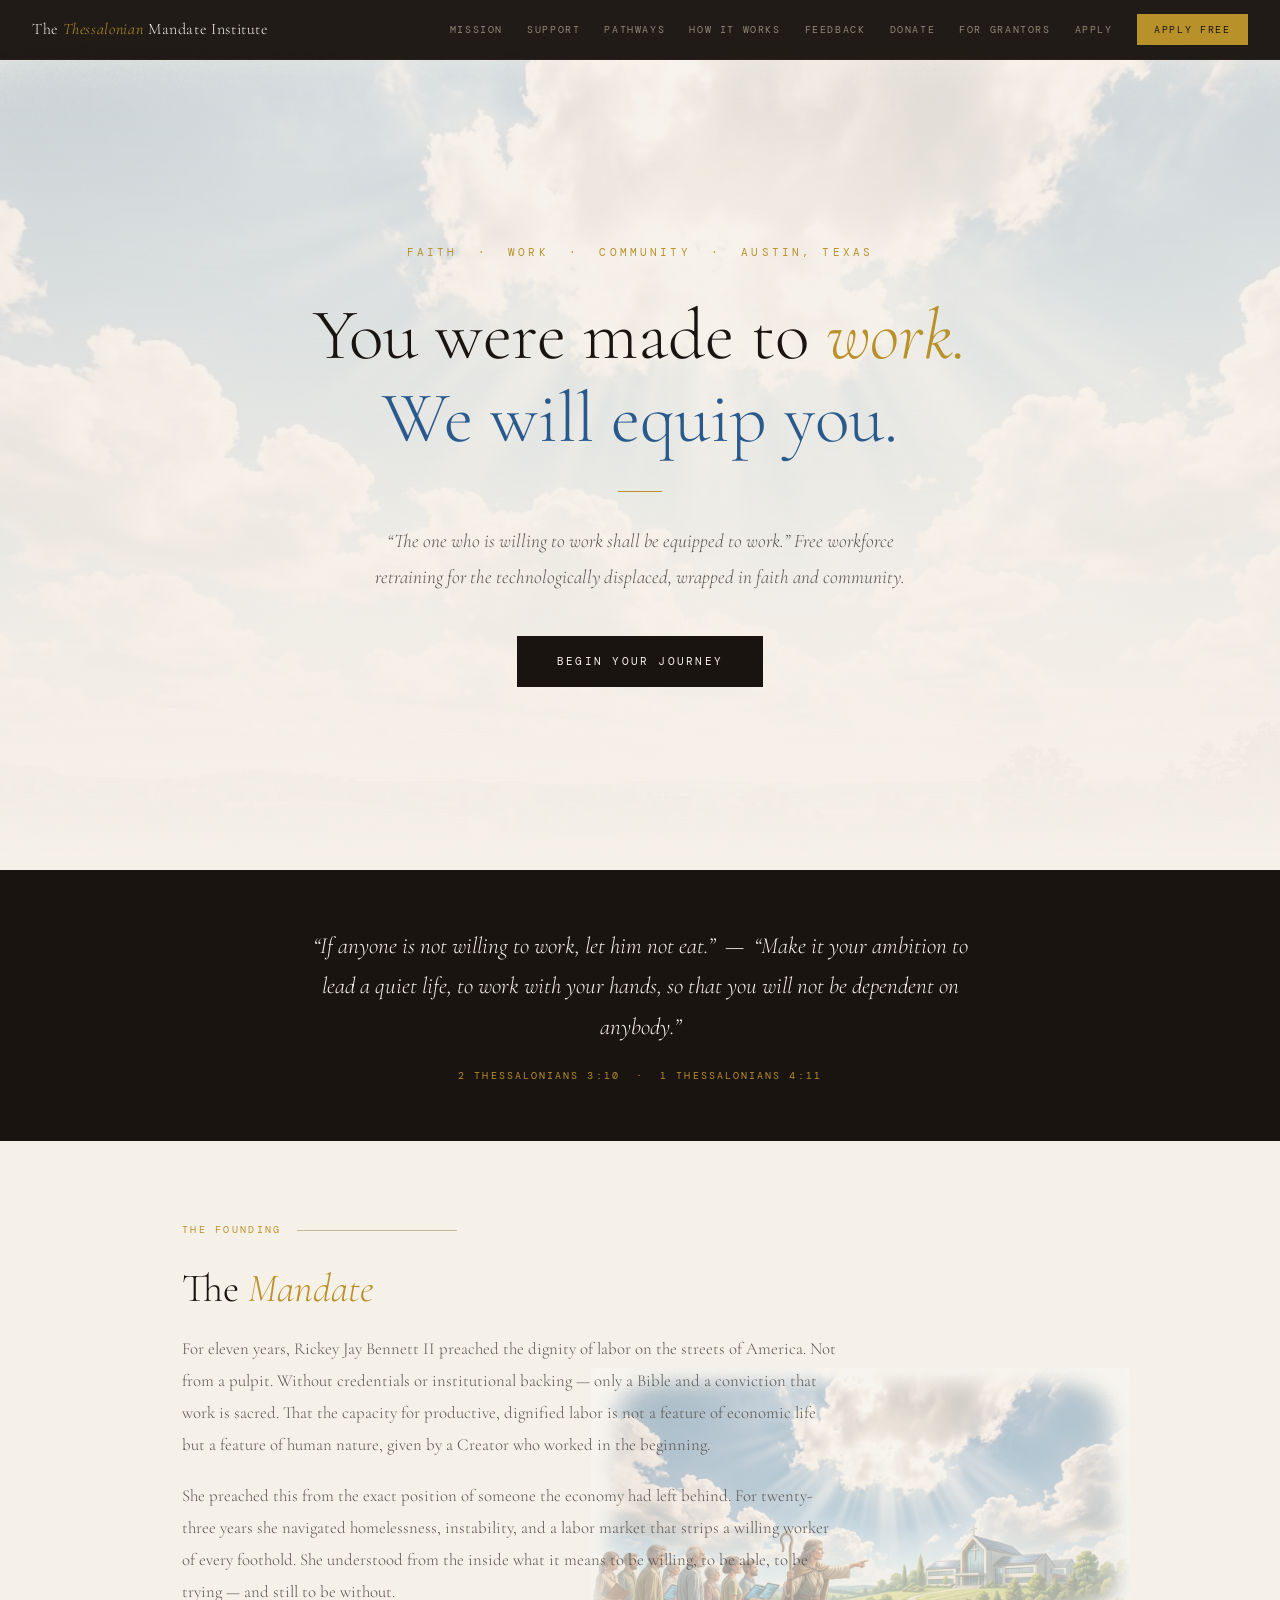
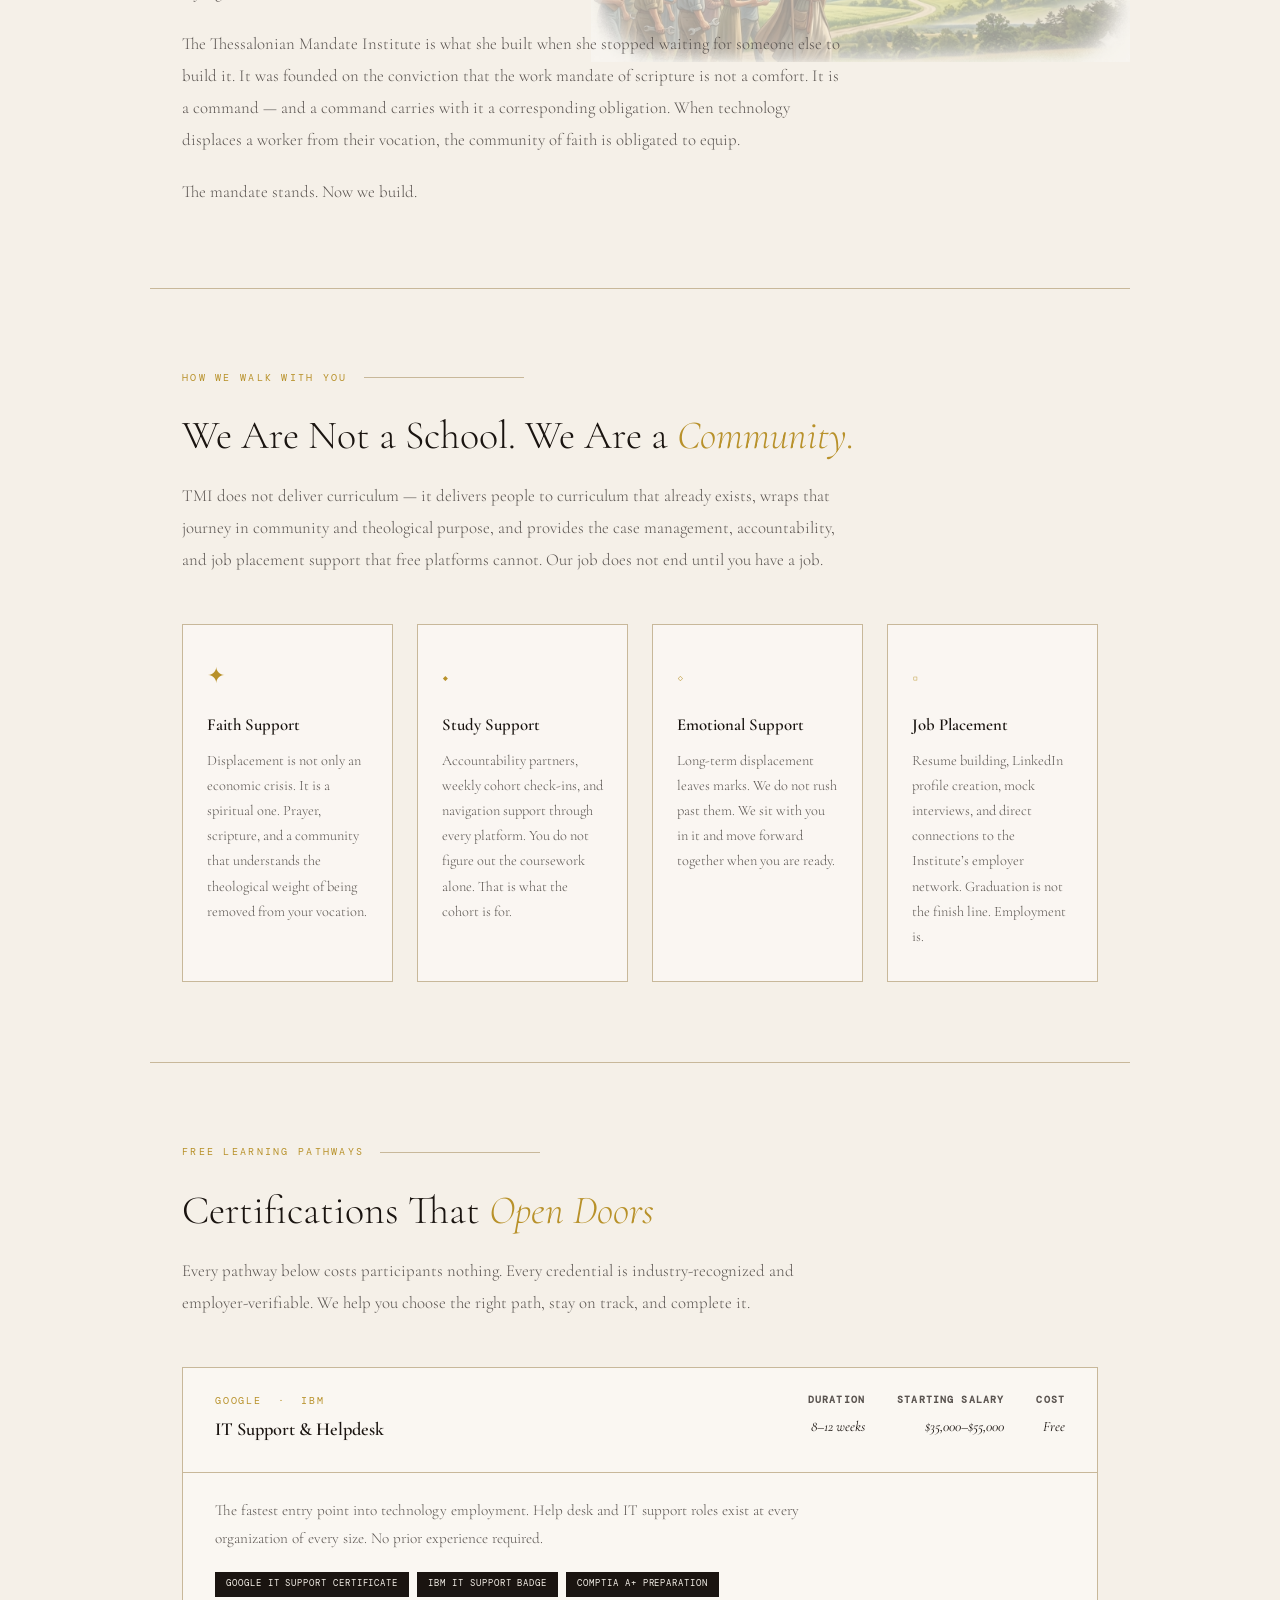
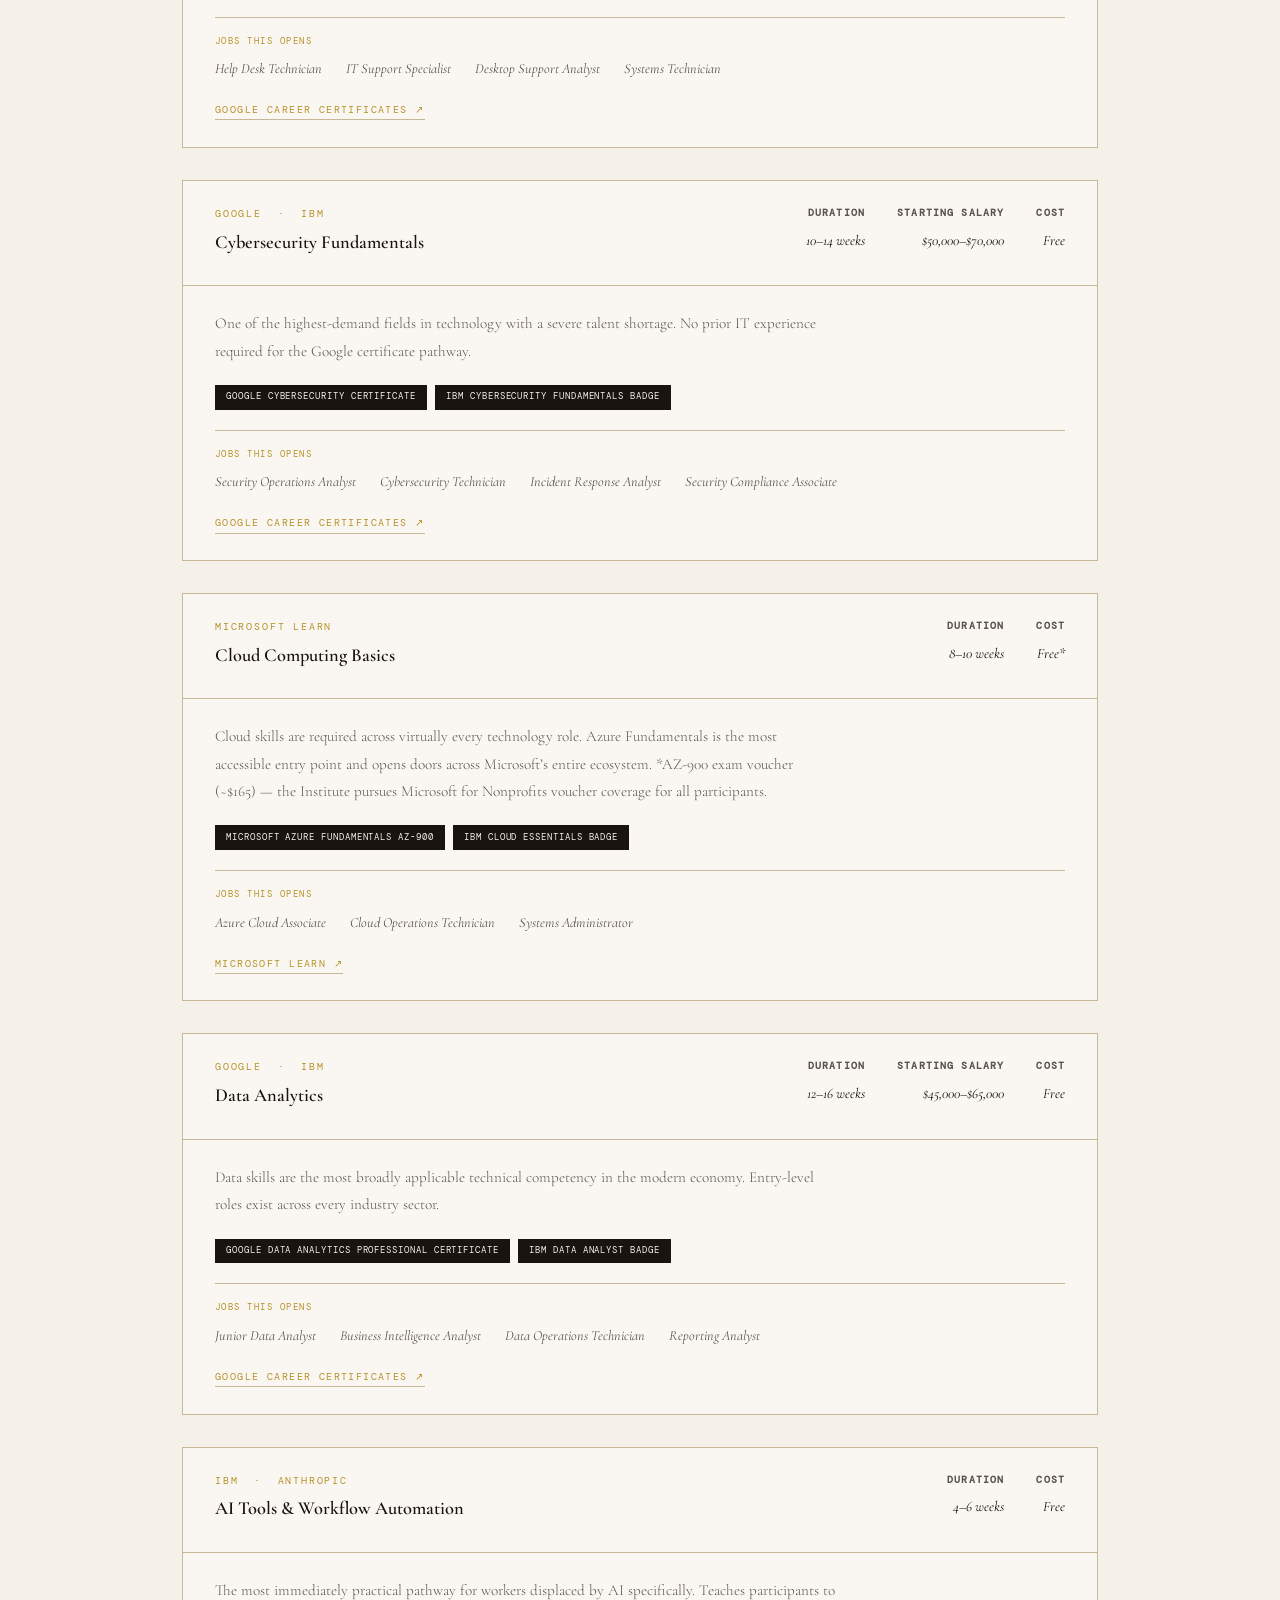
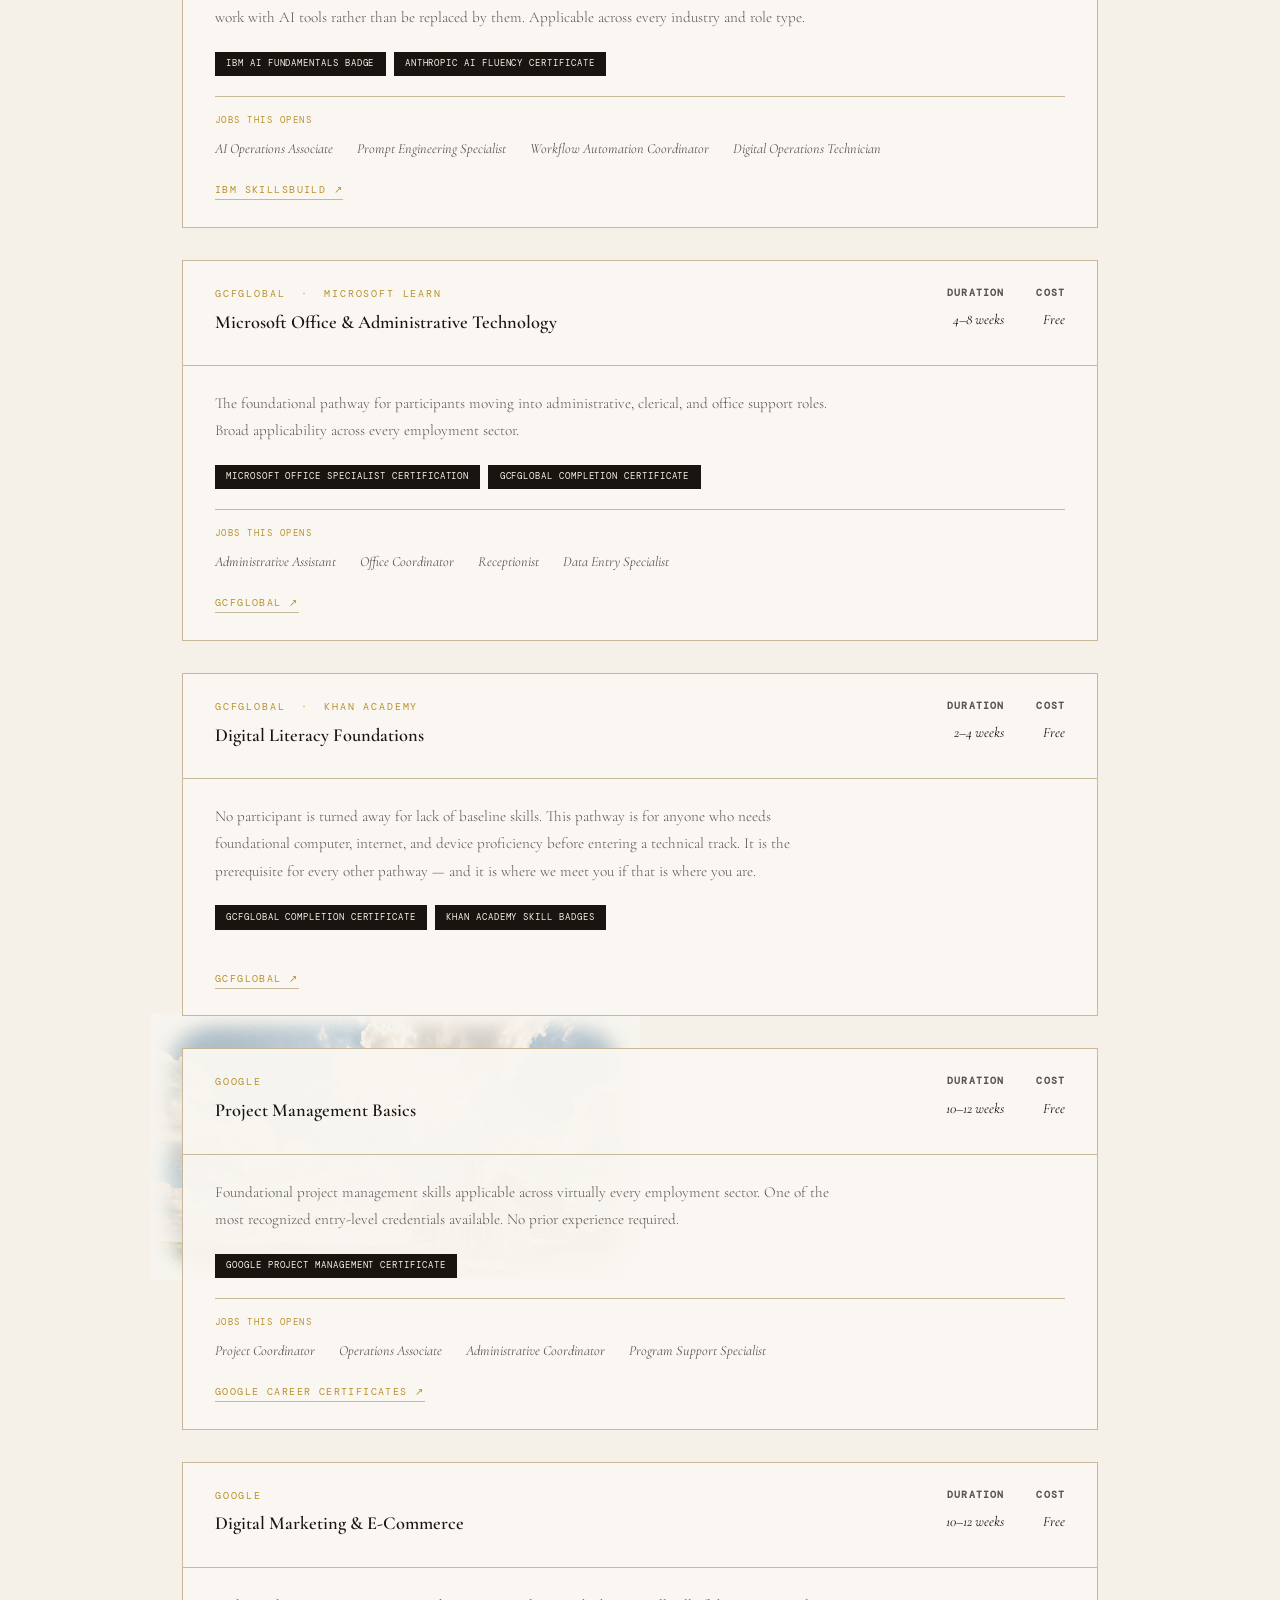
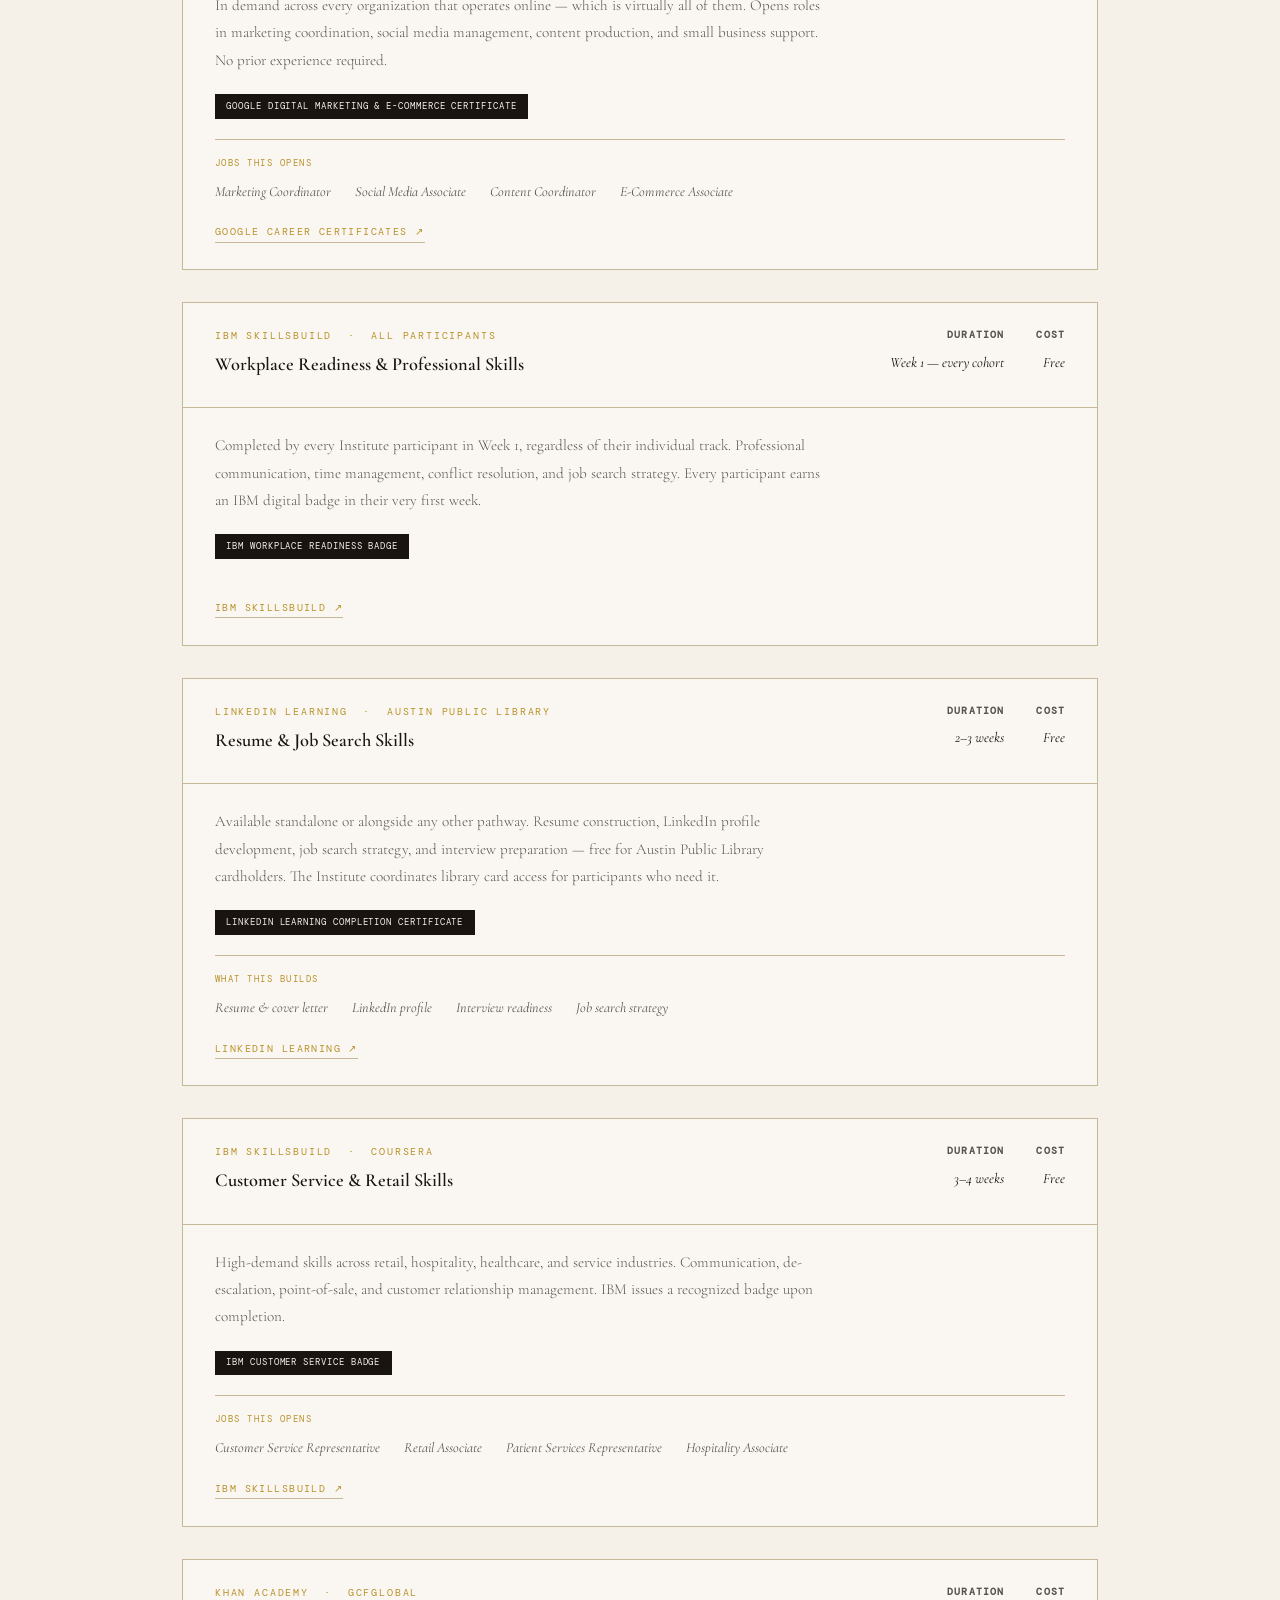
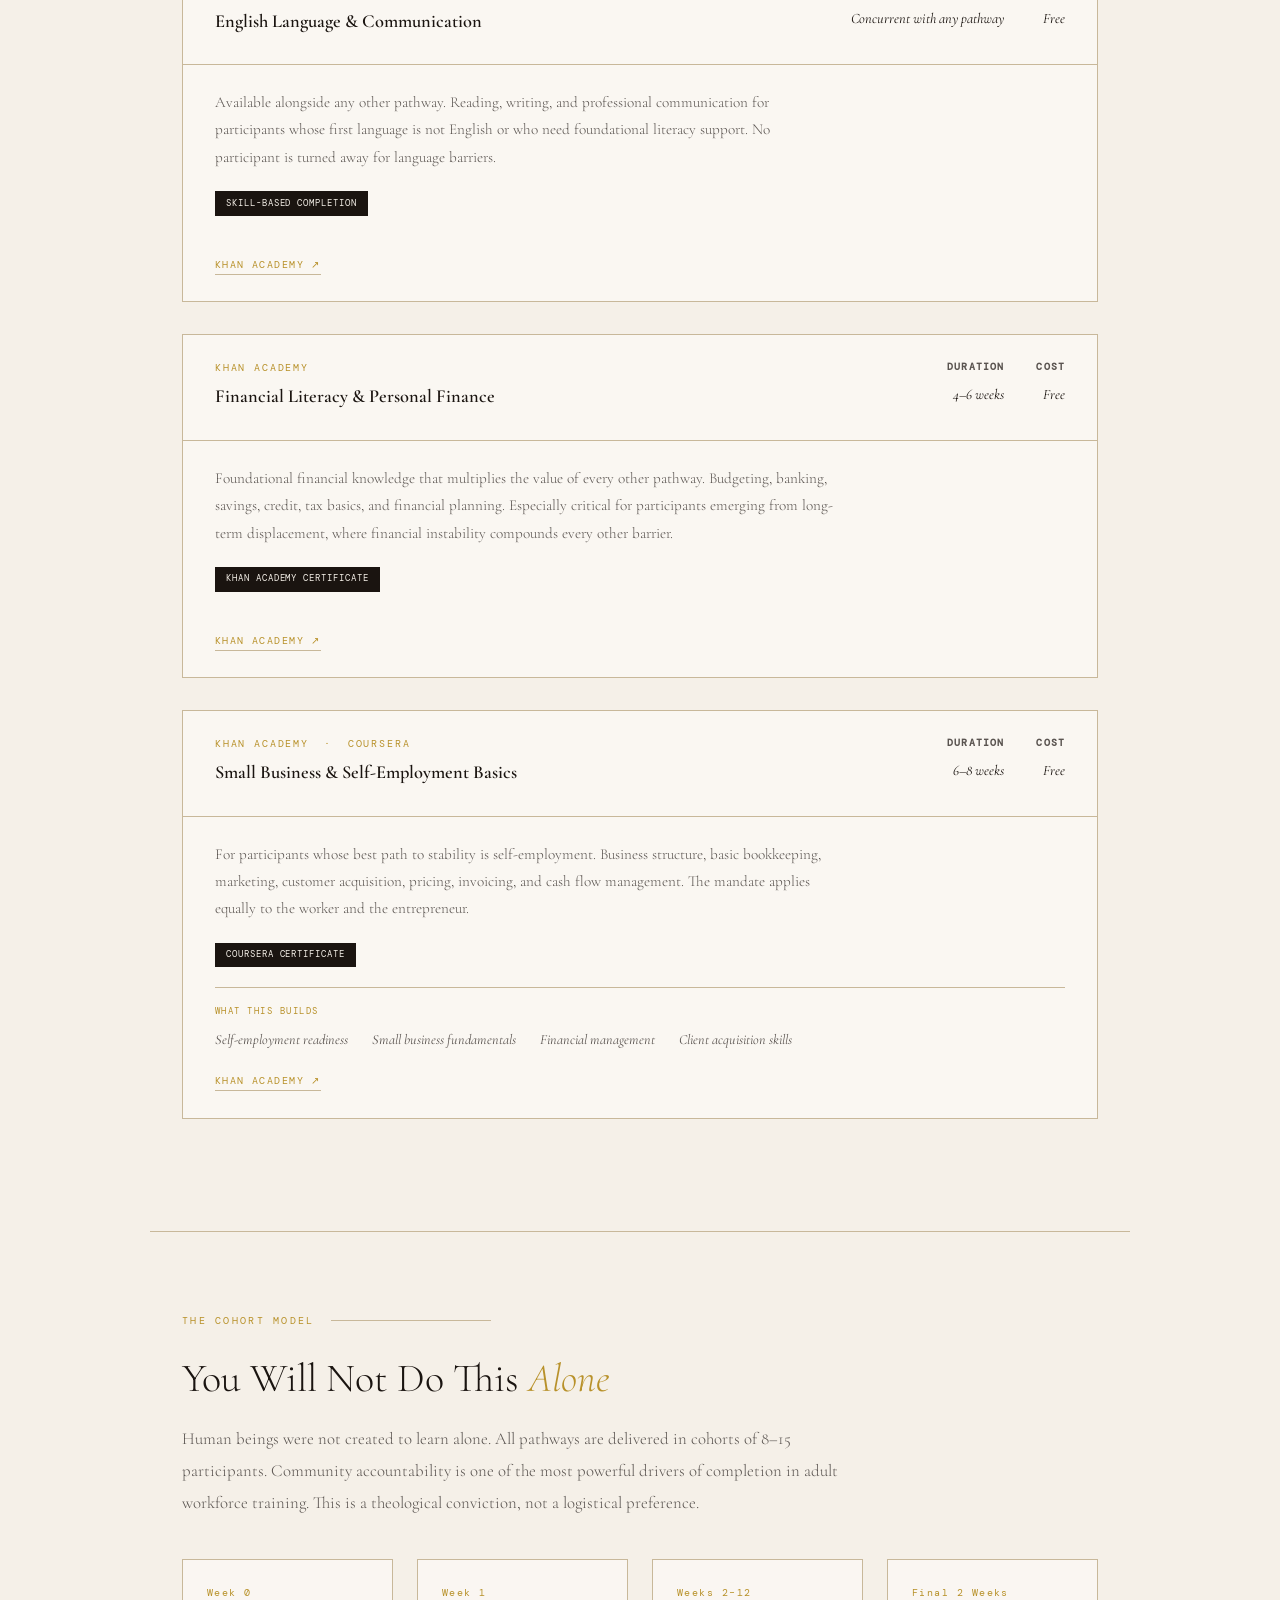
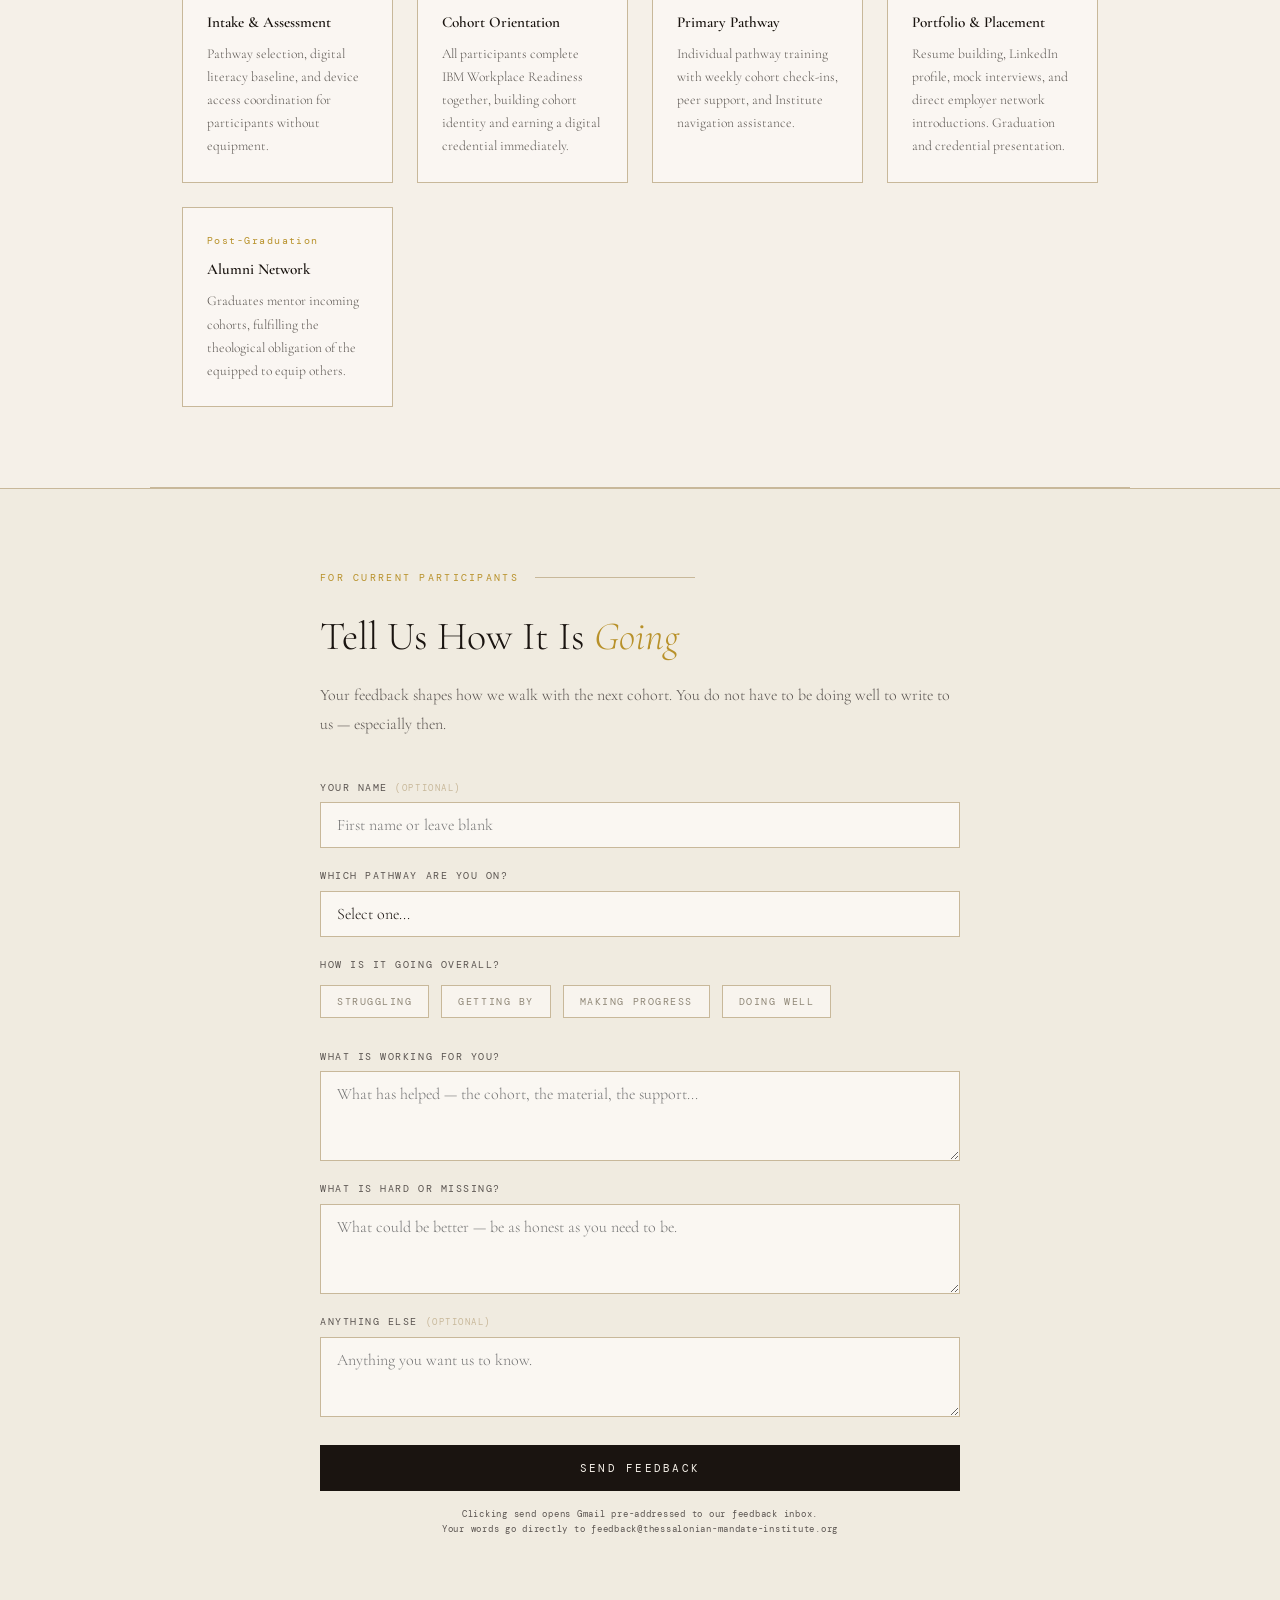
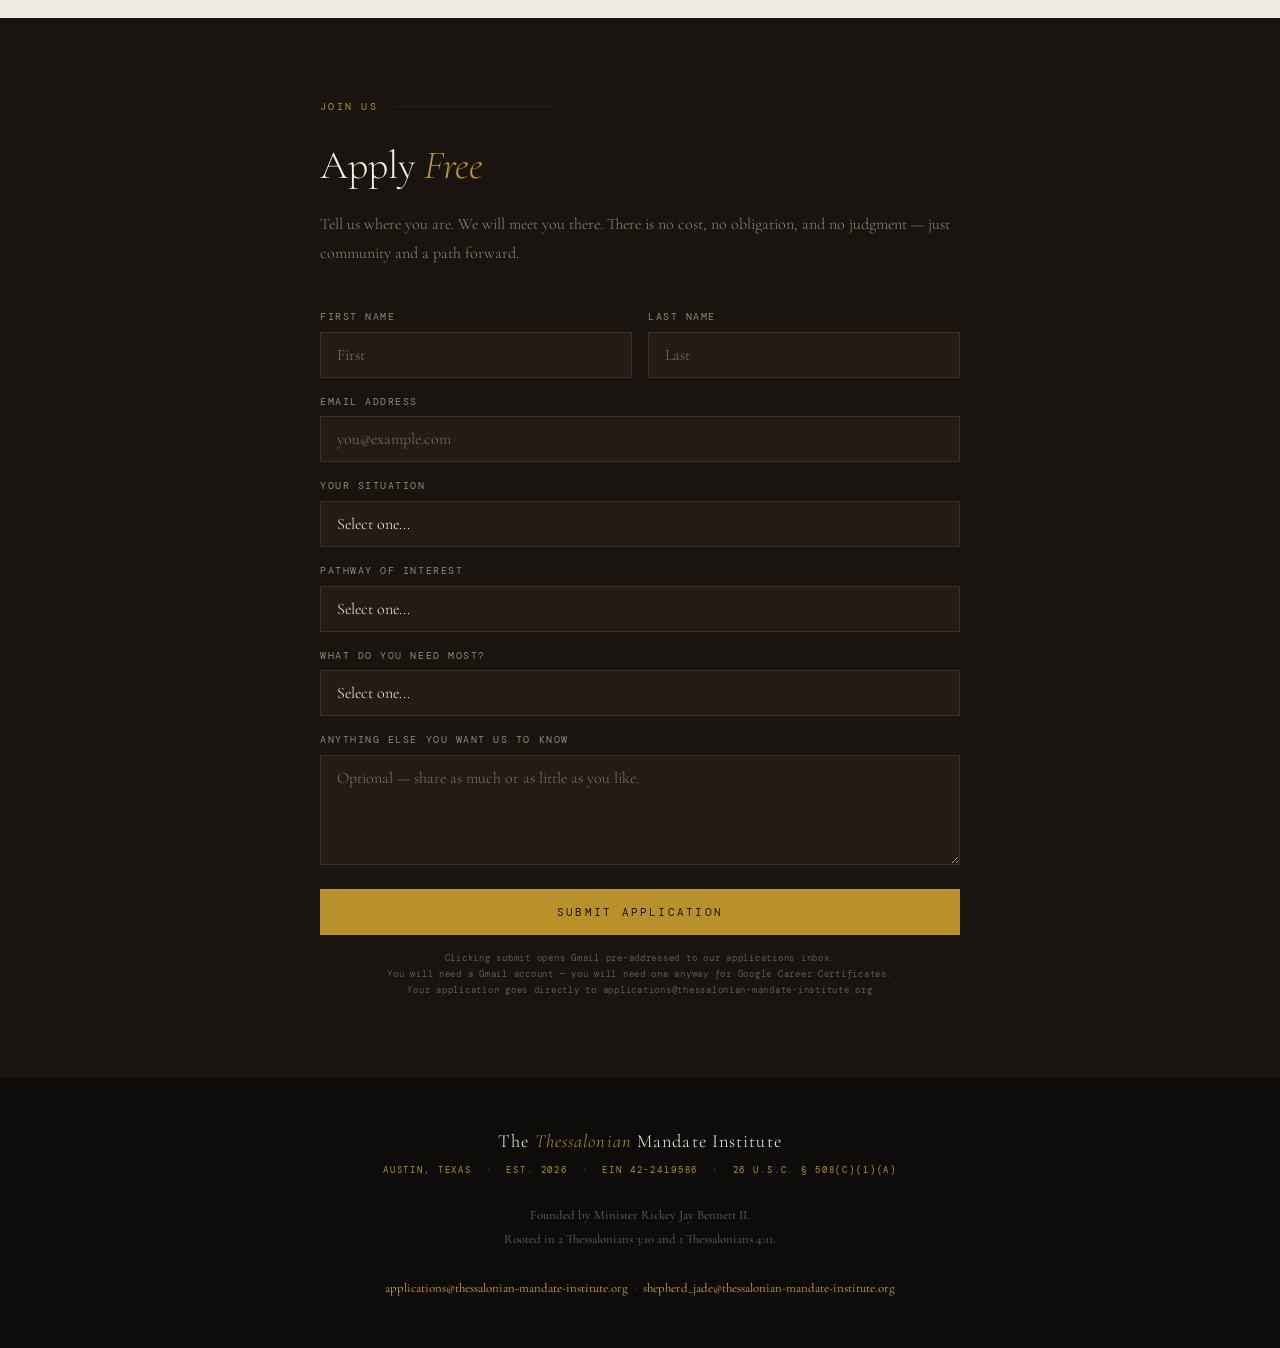
==== commit 8f482fac: "Add all 16 pathways to client site; fix grantors commitments - Add 9 missing pathways to index.html " ====
--- a/index.html
+++ b/index.html
@@ -858,6 +858,211 @@
     </div>
   </div>
 
+  <div class="pathway">
+    <div class="pathway-header">
+      <div>
+        <div class="pathway-provider">Google</div>
+        <h3>Project Management Basics</h3>
+      </div>
+      <div class="pathway-meta-row">
+        <div class="pathway-meta"><strong>Duration</strong><span>10&#8211;12 weeks</span></div>
+        <div class="pathway-meta"><strong>Cost</strong><span>Free</span></div>
+      </div>
+    </div>
+    <div class="pathway-body">
+      <p class="pathway-desc">Foundational project management skills applicable across virtually every employment sector. One of the most recognized entry-level credentials available. No prior experience required.</p>
+      <div class="certs-list">
+        <span class="cert-tag">Google Project Management Certificate</span>
+      </div>
+      <div class="jobs-row">
+        <div class="jobs-label">Jobs This Opens</div>
+        <div class="jobs-list">
+          <span>Project Coordinator</span>
+          <span>Operations Associate</span>
+          <span>Administrative Coordinator</span>
+          <span>Program Support Specialist</span>
+        </div>
+      </div>
+      <a href="https://grow.google/certificates" target="_blank" rel="noopener" class="pathway-link">Google Career Certificates &#8599;</a>
+    </div>
+  </div>
+
+  <div class="pathway">
+    <div class="pathway-header">
+      <div>
+        <div class="pathway-provider">Google</div>
+        <h3>Digital Marketing &amp; E-Commerce</h3>
+      </div>
+      <div class="pathway-meta-row">
+        <div class="pathway-meta"><strong>Duration</strong><span>10&#8211;12 weeks</span></div>
+        <div class="pathway-meta"><strong>Cost</strong><span>Free</span></div>
+      </div>
+    </div>
+    <div class="pathway-body">
+      <p class="pathway-desc">In demand across every organization that operates online &#8212; which is virtually all of them. Opens roles in marketing coordination, social media management, content production, and small business support. No prior experience required.</p>
+      <div class="certs-list">
+        <span class="cert-tag">Google Digital Marketing &amp; E-Commerce Certificate</span>
+      </div>
+      <div class="jobs-row">
+        <div class="jobs-label">Jobs This Opens</div>
+        <div class="jobs-list">
+          <span>Marketing Coordinator</span>
+          <span>Social Media Associate</span>
+          <span>Content Coordinator</span>
+          <span>E-Commerce Associate</span>
+        </div>
+      </div>
+      <a href="https://grow.google/certificates" target="_blank" rel="noopener" class="pathway-link">Google Career Certificates &#8599;</a>
+    </div>
+  </div>
+
+  <div class="pathway">
+    <div class="pathway-header">
+      <div>
+        <div class="pathway-provider">IBM SkillsBuild &nbsp;&#183;&nbsp; All Participants</div>
+        <h3>Workplace Readiness &amp; Professional Skills</h3>
+      </div>
+      <div class="pathway-meta-row">
+        <div class="pathway-meta"><strong>Duration</strong><span>Week 1 &#8212; every cohort</span></div>
+        <div class="pathway-meta"><strong>Cost</strong><span>Free</span></div>
+      </div>
+    </div>
+    <div class="pathway-body">
+      <p class="pathway-desc">Completed by every Institute participant in Week 1, regardless of their individual track. Professional communication, time management, conflict resolution, and job search strategy. Every participant earns an IBM digital badge in their very first week.</p>
+      <div class="certs-list">
+        <span class="cert-tag">IBM Workplace Readiness Badge</span>
+      </div>
+      <a href="https://skillsbuild.org" target="_blank" rel="noopener" class="pathway-link">IBM SkillsBuild &#8599;</a>
+    </div>
+  </div>
+
+  <div class="pathway">
+    <div class="pathway-header">
+      <div>
+        <div class="pathway-provider">LinkedIn Learning &nbsp;&#183;&nbsp; Austin Public Library</div>
+        <h3>Resume &amp; Job Search Skills</h3>
+      </div>
+      <div class="pathway-meta-row">
+        <div class="pathway-meta"><strong>Duration</strong><span>2&#8211;3 weeks</span></div>
+        <div class="pathway-meta"><strong>Cost</strong><span>Free</span></div>
+      </div>
+    </div>
+    <div class="pathway-body">
+      <p class="pathway-desc">Available standalone or alongside any other pathway. Resume construction, LinkedIn profile development, job search strategy, and interview preparation &#8212; free for Austin Public Library cardholders. The Institute coordinates library card access for participants who need it.</p>
+      <div class="certs-list">
+        <span class="cert-tag">LinkedIn Learning Completion Certificate</span>
+      </div>
+      <div class="jobs-row">
+        <div class="jobs-label">What This Builds</div>
+        <div class="jobs-list">
+          <span>Resume &amp; cover letter</span>
+          <span>LinkedIn profile</span>
+          <span>Interview readiness</span>
+          <span>Job search strategy</span>
+        </div>
+      </div>
+      <a href="https://www.linkedin.com/learning" target="_blank" rel="noopener" class="pathway-link">LinkedIn Learning &#8599;</a>
+    </div>
+  </div>
+
+  <div class="pathway">
+    <div class="pathway-header">
+      <div>
+        <div class="pathway-provider">IBM SkillsBuild &nbsp;&#183;&nbsp; Coursera</div>
+        <h3>Customer Service &amp; Retail Skills</h3>
+      </div>
+      <div class="pathway-meta-row">
+        <div class="pathway-meta"><strong>Duration</strong><span>3&#8211;4 weeks</span></div>
+        <div class="pathway-meta"><strong>Cost</strong><span>Free</span></div>
+      </div>
+    </div>
+    <div class="pathway-body">
+      <p class="pathway-desc">High-demand skills across retail, hospitality, healthcare, and service industries. Communication, de-escalation, point-of-sale, and customer relationship management. IBM issues a recognized badge upon completion.</p>
+      <div class="certs-list">
+        <span class="cert-tag">IBM Customer Service Badge</span>
+      </div>
+      <div class="jobs-row">
+        <div class="jobs-label">Jobs This Opens</div>
+        <div class="jobs-list">
+          <span>Customer Service Representative</span>
+          <span>Retail Associate</span>
+          <span>Patient Services Representative</span>
+          <span>Hospitality Associate</span>
+        </div>
+      </div>
+      <a href="https://skillsbuild.org" target="_blank" rel="noopener" class="pathway-link">IBM SkillsBuild &#8599;</a>
+    </div>
+  </div>
+
+  <div class="pathway">
+    <div class="pathway-header">
+      <div>
+        <div class="pathway-provider">Khan Academy &nbsp;&#183;&nbsp; GCFGlobal</div>
+        <h3>English Language &amp; Communication</h3>
+      </div>
+      <div class="pathway-meta-row">
+        <div class="pathway-meta"><strong>Duration</strong><span>Concurrent with any pathway</span></div>
+        <div class="pathway-meta"><strong>Cost</strong><span>Free</span></div>
+      </div>
+    </div>
+    <div class="pathway-body">
+      <p class="pathway-desc">Available alongside any other pathway. Reading, writing, and professional communication for participants whose first language is not English or who need foundational literacy support. No participant is turned away for language barriers.</p>
+      <div class="certs-list">
+        <span class="cert-tag">Skill-Based Completion</span>
+      </div>
+      <a href="https://www.khanacademy.org" target="_blank" rel="noopener" class="pathway-link">Khan Academy &#8599;</a>
+    </div>
+  </div>
+
+  <div class="pathway">
+    <div class="pathway-header">
+      <div>
+        <div class="pathway-provider">Khan Academy</div>
+        <h3>Financial Literacy &amp; Personal Finance</h3>
+      </div>
+      <div class="pathway-meta-row">
+        <div class="pathway-meta"><strong>Duration</strong><span>4&#8211;6 weeks</span></div>
+        <div class="pathway-meta"><strong>Cost</strong><span>Free</span></div>
+      </div>
+    </div>
+    <div class="pathway-body">
+      <p class="pathway-desc">Foundational financial knowledge that multiplies the value of every other pathway. Budgeting, banking, savings, credit, tax basics, and financial planning. Especially critical for participants emerging from long-term displacement, where financial instability compounds every other barrier.</p>
+      <div class="certs-list">
+        <span class="cert-tag">Khan Academy Certificate</span>
+      </div>
+      <a href="https://www.khanacademy.org" target="_blank" rel="noopener" class="pathway-link">Khan Academy &#8599;</a>
+    </div>
+  </div>
+
+  <div class="pathway">
+    <div class="pathway-header">
+      <div>
+        <div class="pathway-provider">Khan Academy &nbsp;&#183;&nbsp; Coursera</div>
+        <h3>Small Business &amp; Self-Employment Basics</h3>
+      </div>
+      <div class="pathway-meta-row">
+        <div class="pathway-meta"><strong>Duration</strong><span>6&#8211;8 weeks</span></div>
+        <div class="pathway-meta"><strong>Cost</strong><span>Free</span></div>
+      </div>
+    </div>
+    <div class="pathway-body">
+      <p class="pathway-desc">For participants whose best path to stability is self-employment. Business structure, basic bookkeeping, marketing, customer acquisition, pricing, invoicing, and cash flow management. The mandate applies equally to the worker and the entrepreneur.</p>
+      <div class="certs-list">
+        <span class="cert-tag">Coursera Certificate</span>
+      </div>
+      <div class="jobs-row">
+        <div class="jobs-label">What This Builds</div>
+        <div class="jobs-list">
+          <span>Self-employment readiness</span>
+          <span>Small business fundamentals</span>
+          <span>Financial management</span>
+          <span>Client acquisition skills</span>
+        </div>
+      </div>
+      <a href="https://www.khanacademy.org" target="_blank" rel="noopener" class="pathway-link">Khan Academy &#8599;</a>
+    </div>
+  </div>
+
 </div>
 
 <!-- HOW IT WORKS -->
@@ -912,13 +1117,27 @@
       <label for="fb-pathway" style="font-family:'DM Mono',monospace;font-size:0.6rem;letter-spacing:0.16em;text-transform:uppercase;color:var(--ash);margin-bottom:0.4rem;display:block;">Which Pathway Are You On?</label>
       <select id="fb-pathway" style="background:var(--white);border:1px solid var(--rule);color:var(--ink);font-family:'Cormorant Garamond',serif;font-size:1rem;font-weight:300;padding:0.75rem 1rem;outline:none;width:100%;border-radius:0;-webkit-appearance:none;transition:border-color 0.2s;" onfocus="this.style.borderColor='var(--gold)'" onblur="this.style.borderColor='var(--rule)'">
         <option value="">Select one...</option>
-        <option>IT Support and Helpdesk</option>
-        <option>Cybersecurity Fundamentals</option>
-        <option>Cloud Computing Basics</option>
-        <option>Data Analytics</option>
-        <option>AI Tools and Workflow Automation</option>
-        <option>Microsoft Office and Administrative Technology</option>
-        <option>Digital Literacy Foundations</option>
+        <optgroup label="Technology">
+          <option>IT Support and Helpdesk</option>
+          <option>Cybersecurity Fundamentals</option>
+          <option>Cloud Computing Basics</option>
+          <option>Data Analytics</option>
+          <option>AI Tools and Workflow Automation</option>
+          <option>Project Management Basics</option>
+          <option>Digital Marketing and E-Commerce</option>
+        </optgroup>
+        <optgroup label="Administrative &amp; Foundational">
+          <option>Microsoft Office and Administrative Technology</option>
+          <option>Workplace Readiness and Professional Skills</option>
+          <option>Resume and Job Search Skills</option>
+          <option>Customer Service and Retail Skills</option>
+          <option>Digital Literacy Foundations</option>
+          <option>English Language and Communication</option>
+        </optgroup>
+        <optgroup label="Life &amp; Economic">
+          <option>Financial Literacy and Personal Finance</option>
+          <option>Small Business and Self-Employment Basics</option>
+        </optgroup>
         <option>Not on a pathway yet</option>
       </select>
     </div>
@@ -997,13 +1216,27 @@
       <label for="pathway">Pathway of Interest</label>
       <select id="pathway">
         <option value="">Select one...</option>
-        <option>IT Support and Helpdesk</option>
-        <option>Cybersecurity Fundamentals</option>
-        <option>Cloud Computing Basics</option>
-        <option>Data Analytics</option>
-        <option>AI Tools and Workflow Automation</option>
-        <option>Microsoft Office and Administrative Technology</option>
-        <option>Digital Literacy Foundations</option>
+        <optgroup label="Technology">
+          <option>IT Support and Helpdesk</option>
+          <option>Cybersecurity Fundamentals</option>
+          <option>Cloud Computing Basics</option>
+          <option>Data Analytics</option>
+          <option>AI Tools and Workflow Automation</option>
+          <option>Project Management Basics</option>
+          <option>Digital Marketing and E-Commerce</option>
+        </optgroup>
+        <optgroup label="Administrative &amp; Foundational">
+          <option>Microsoft Office and Administrative Technology</option>
+          <option>Workplace Readiness and Professional Skills</option>
+          <option>Resume and Job Search Skills</option>
+          <option>Customer Service and Retail Skills</option>
+          <option>Digital Literacy Foundations</option>
+          <option>English Language and Communication</option>
+        </optgroup>
+        <optgroup label="Life &amp; Economic">
+          <option>Financial Literacy and Personal Finance</option>
+          <option>Small Business and Self-Employment Basics</option>
+        </optgroup>
         <option>Not sure yet &#8212; I need guidance</option>
       </select>
     </div>
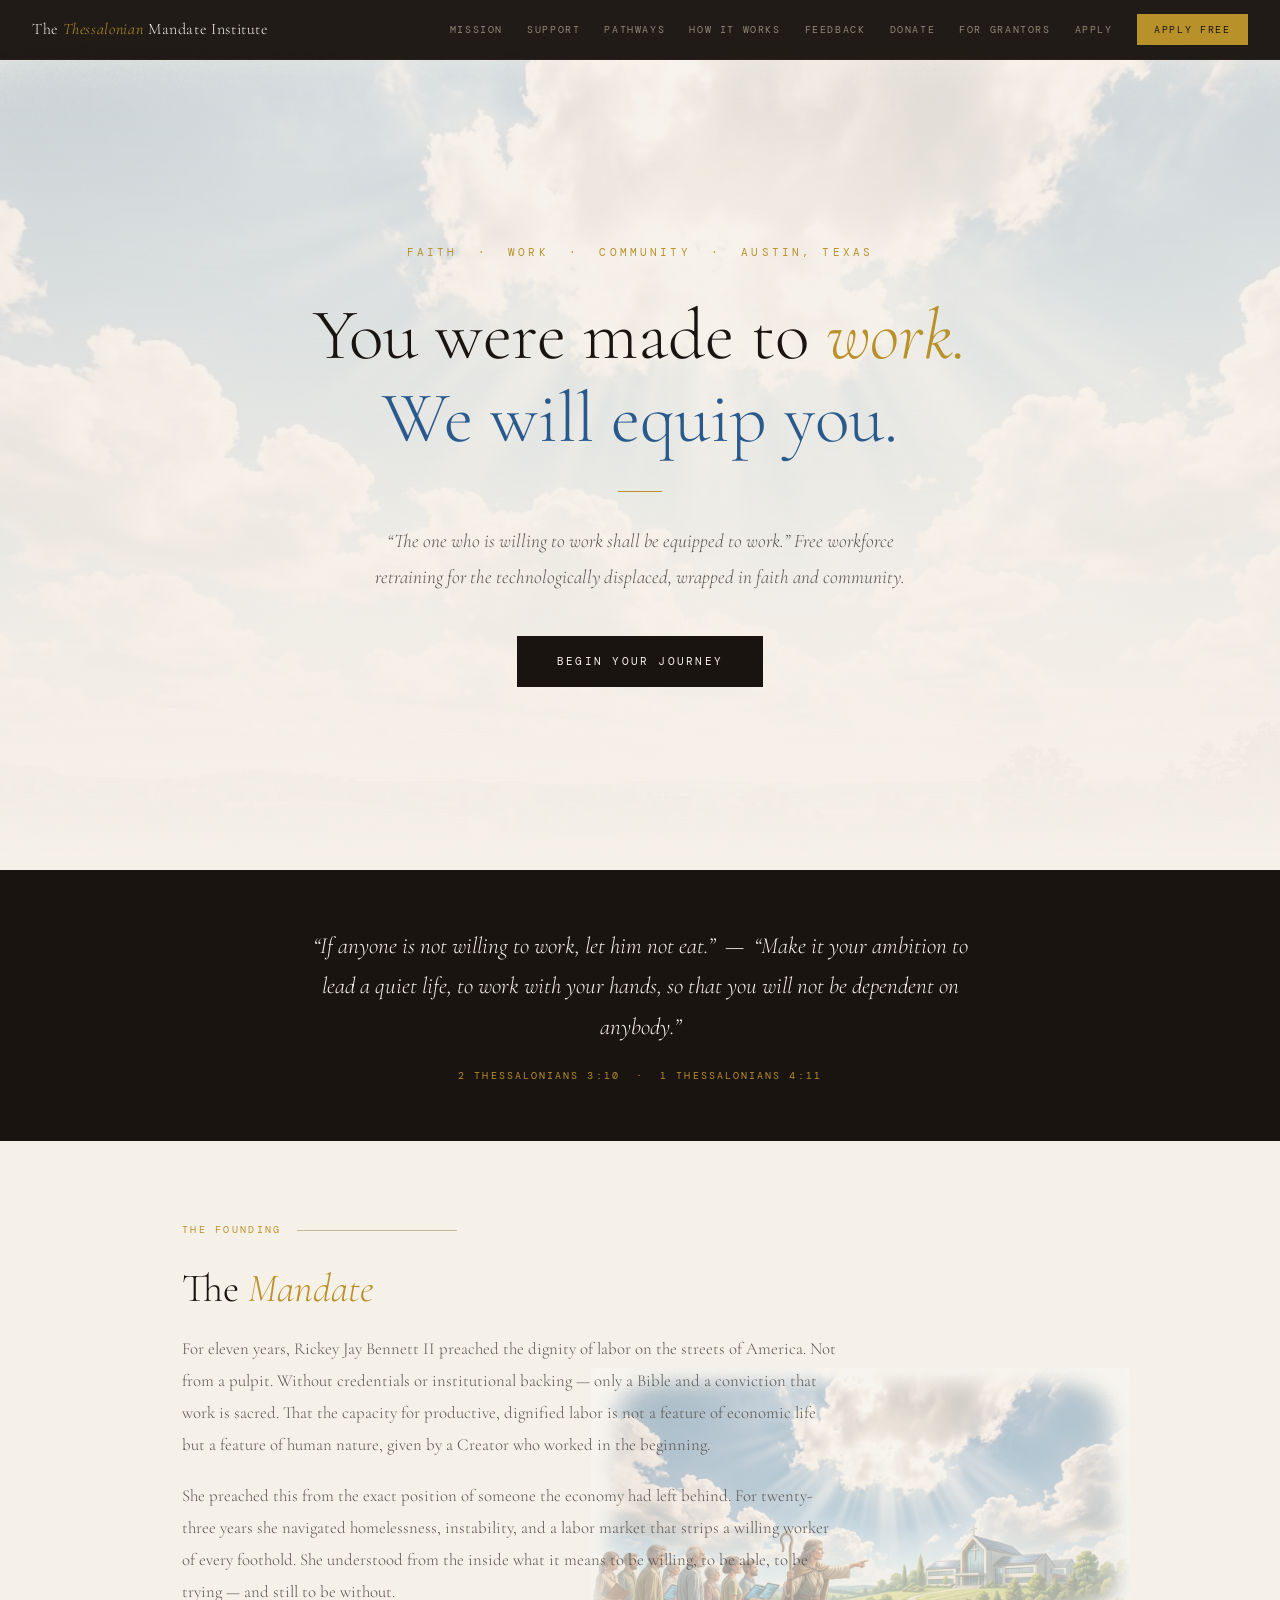
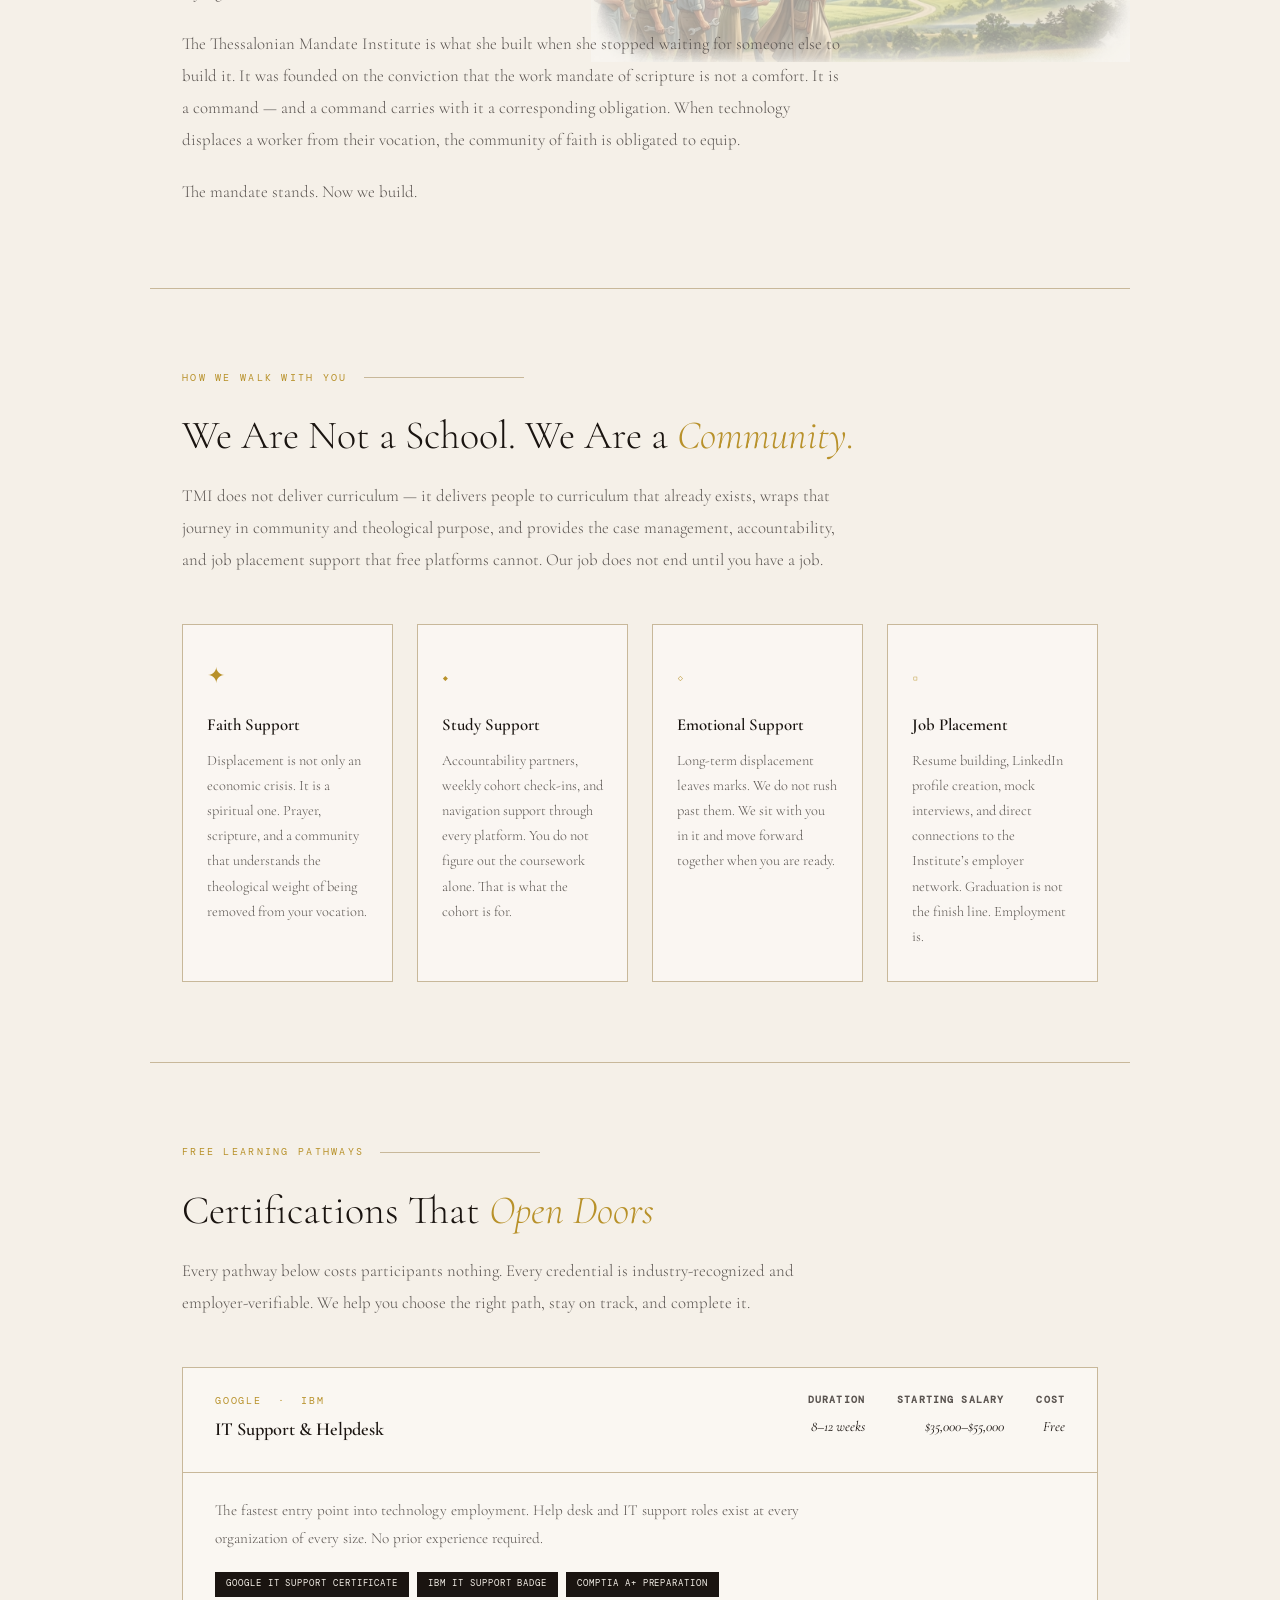
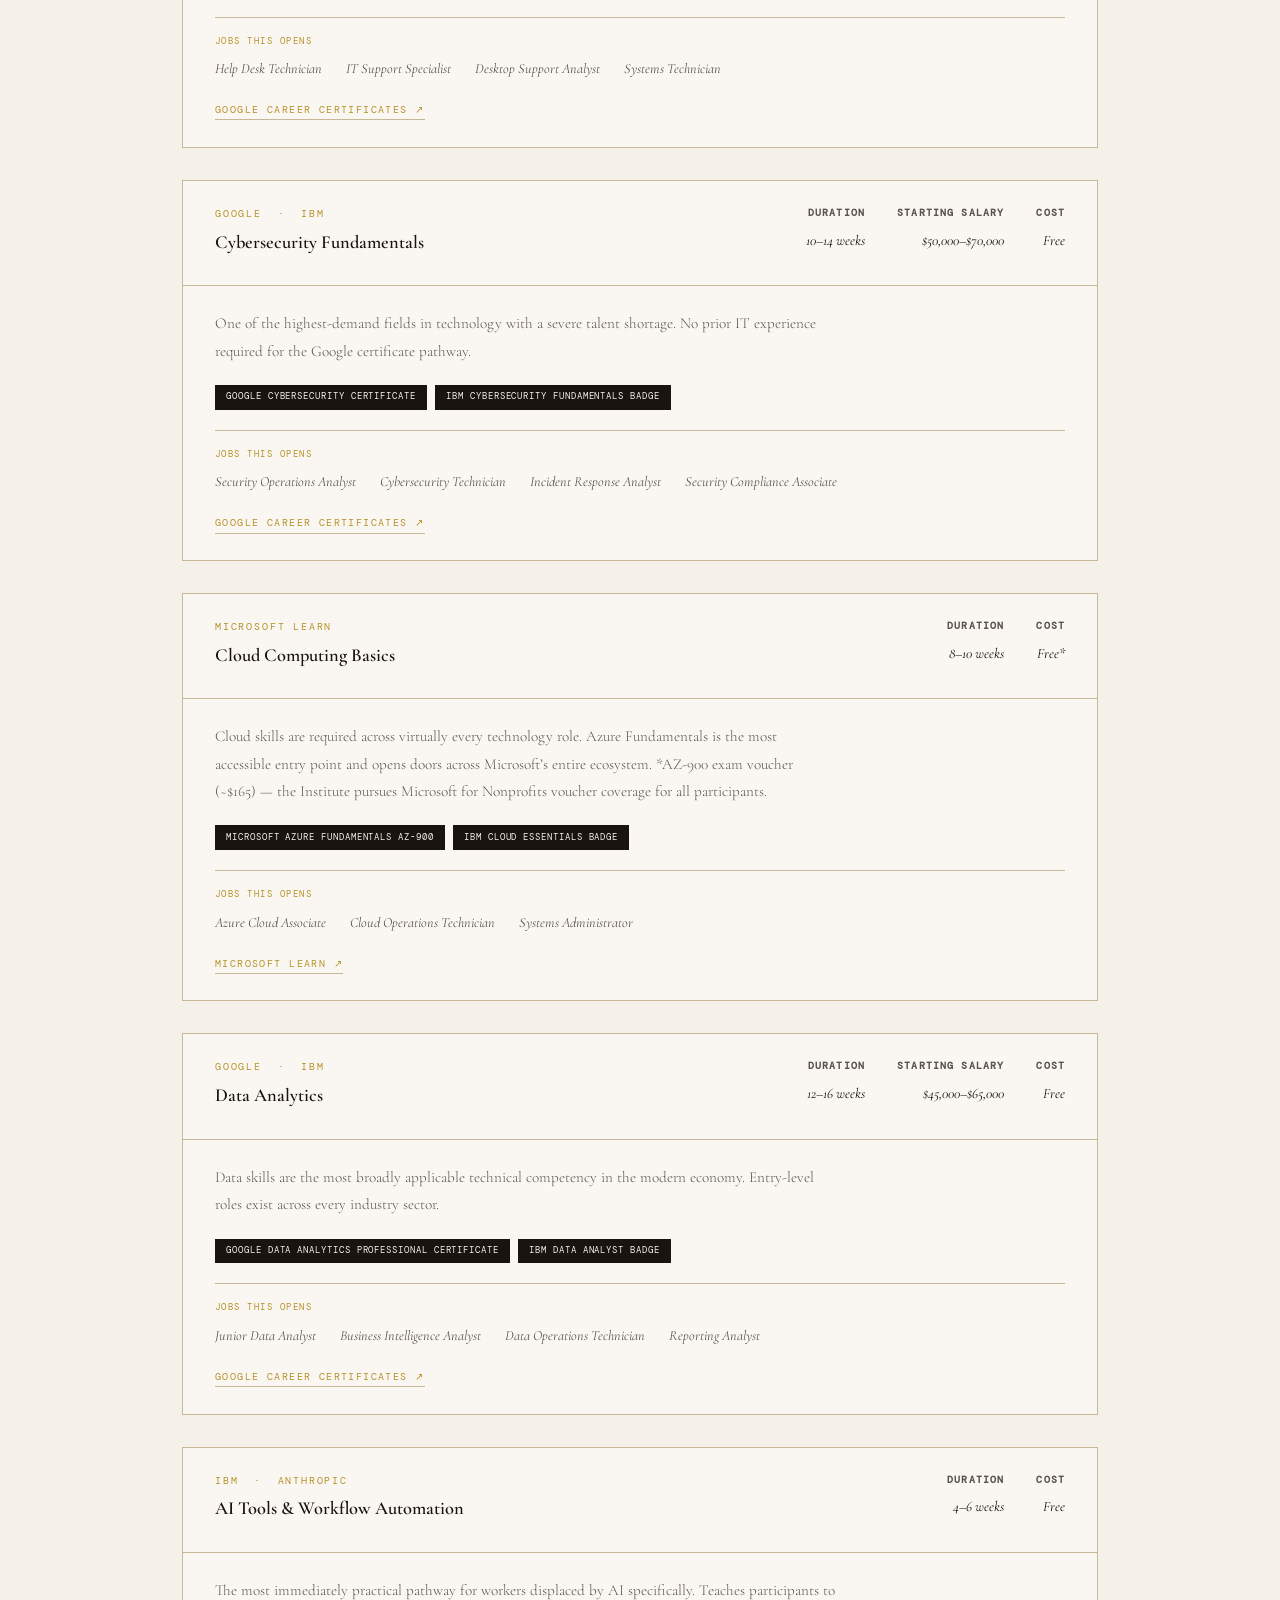
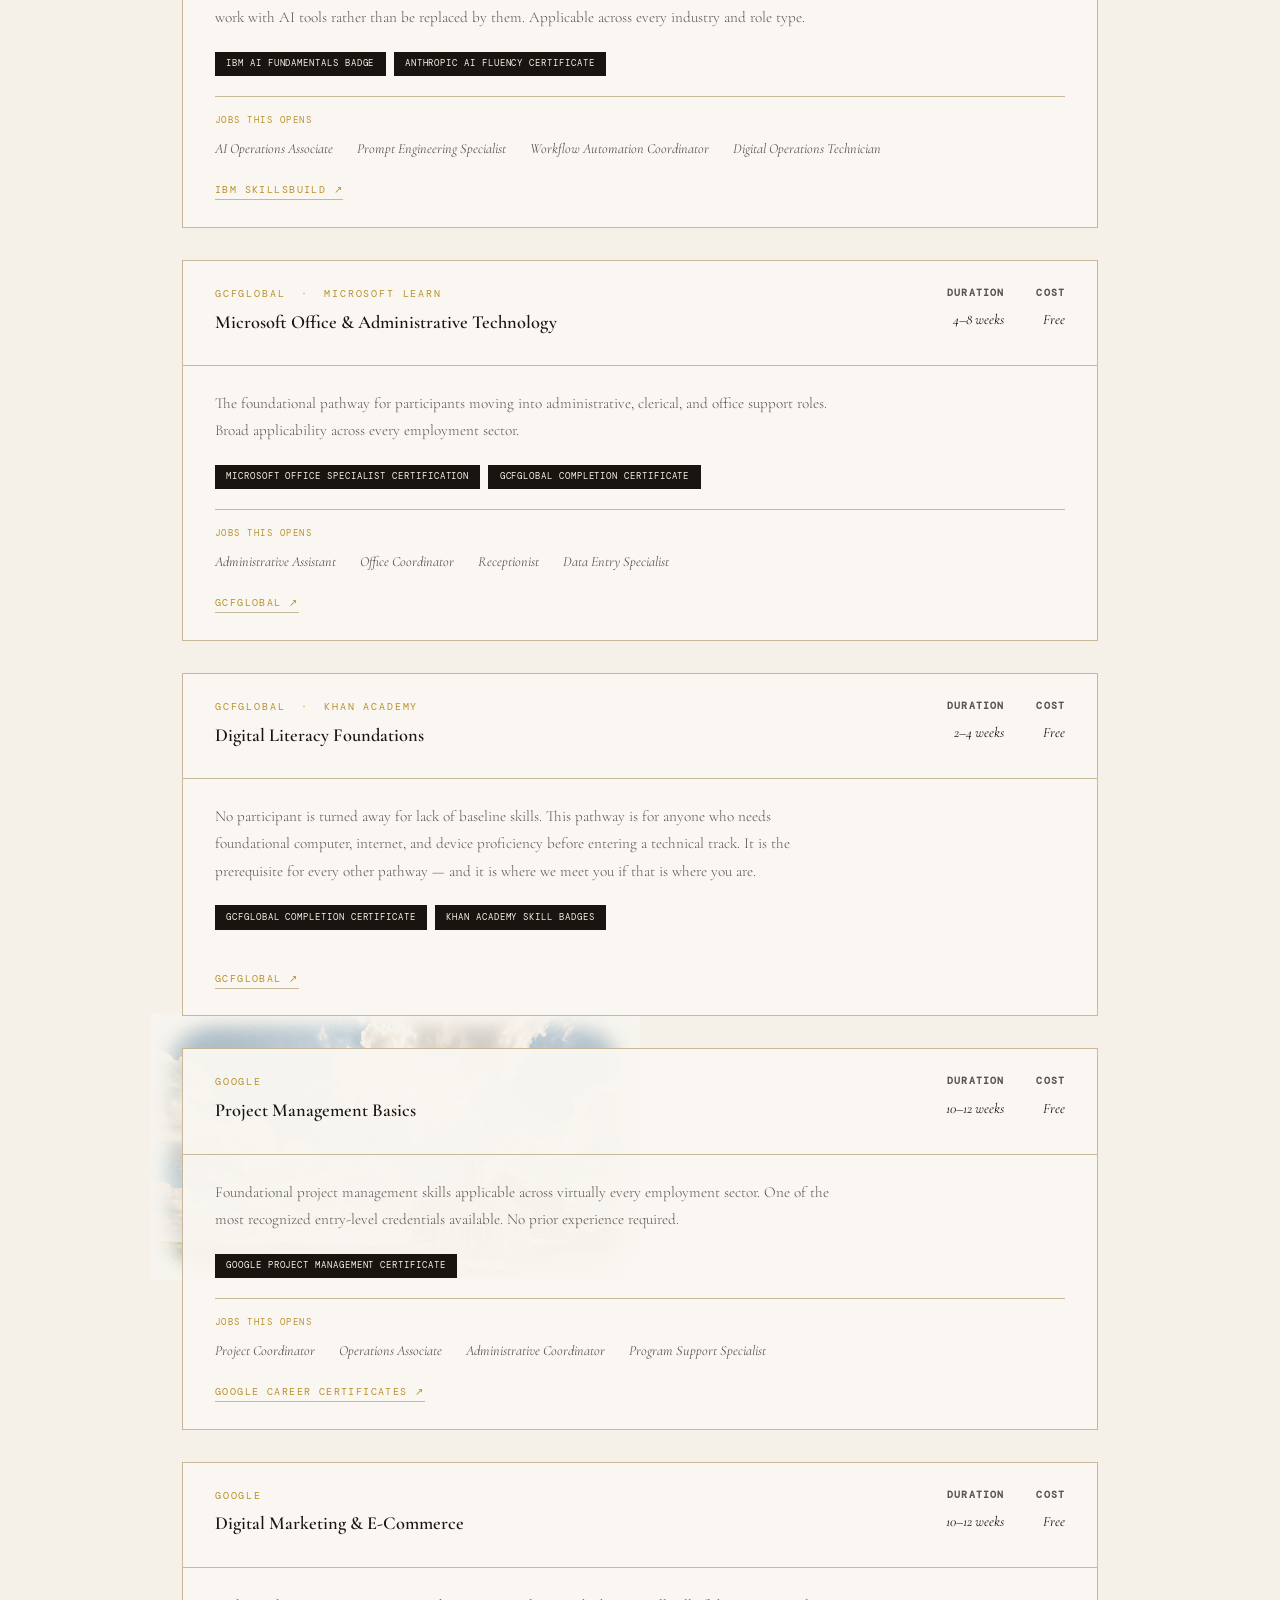
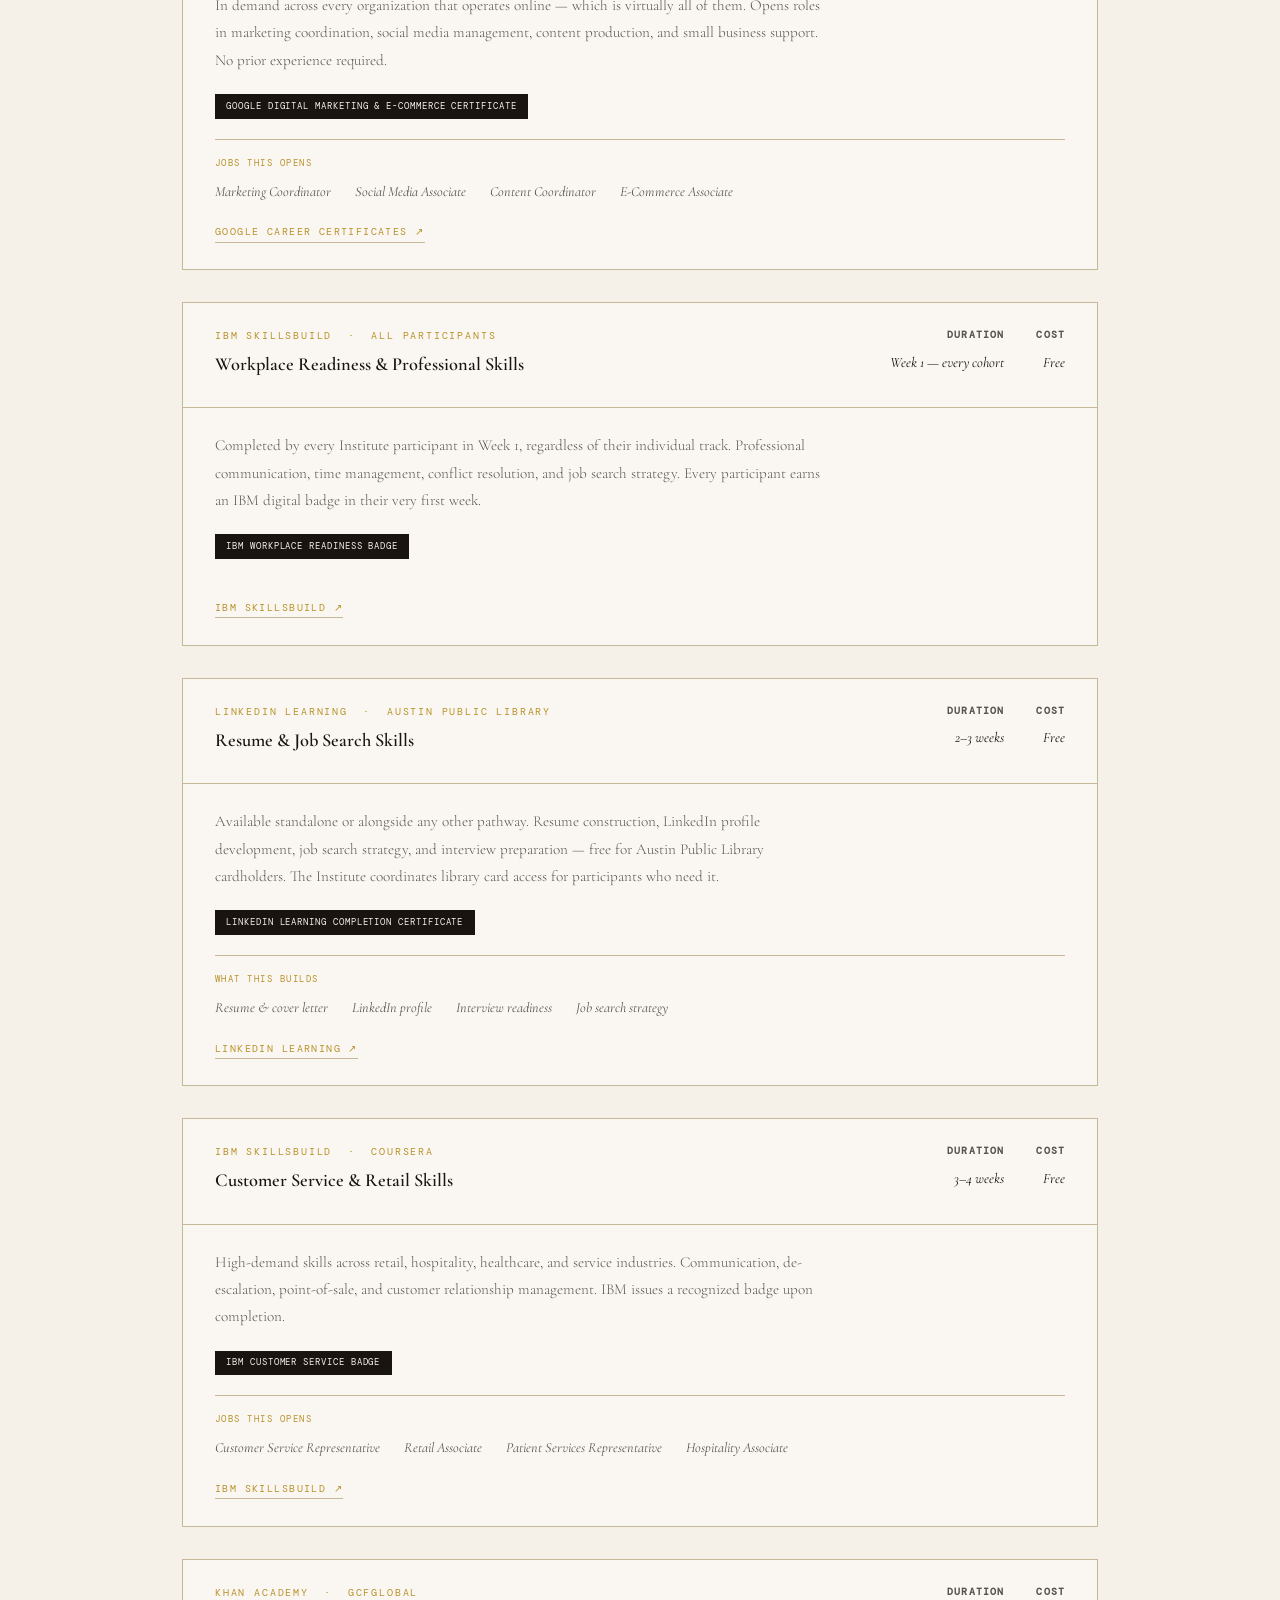
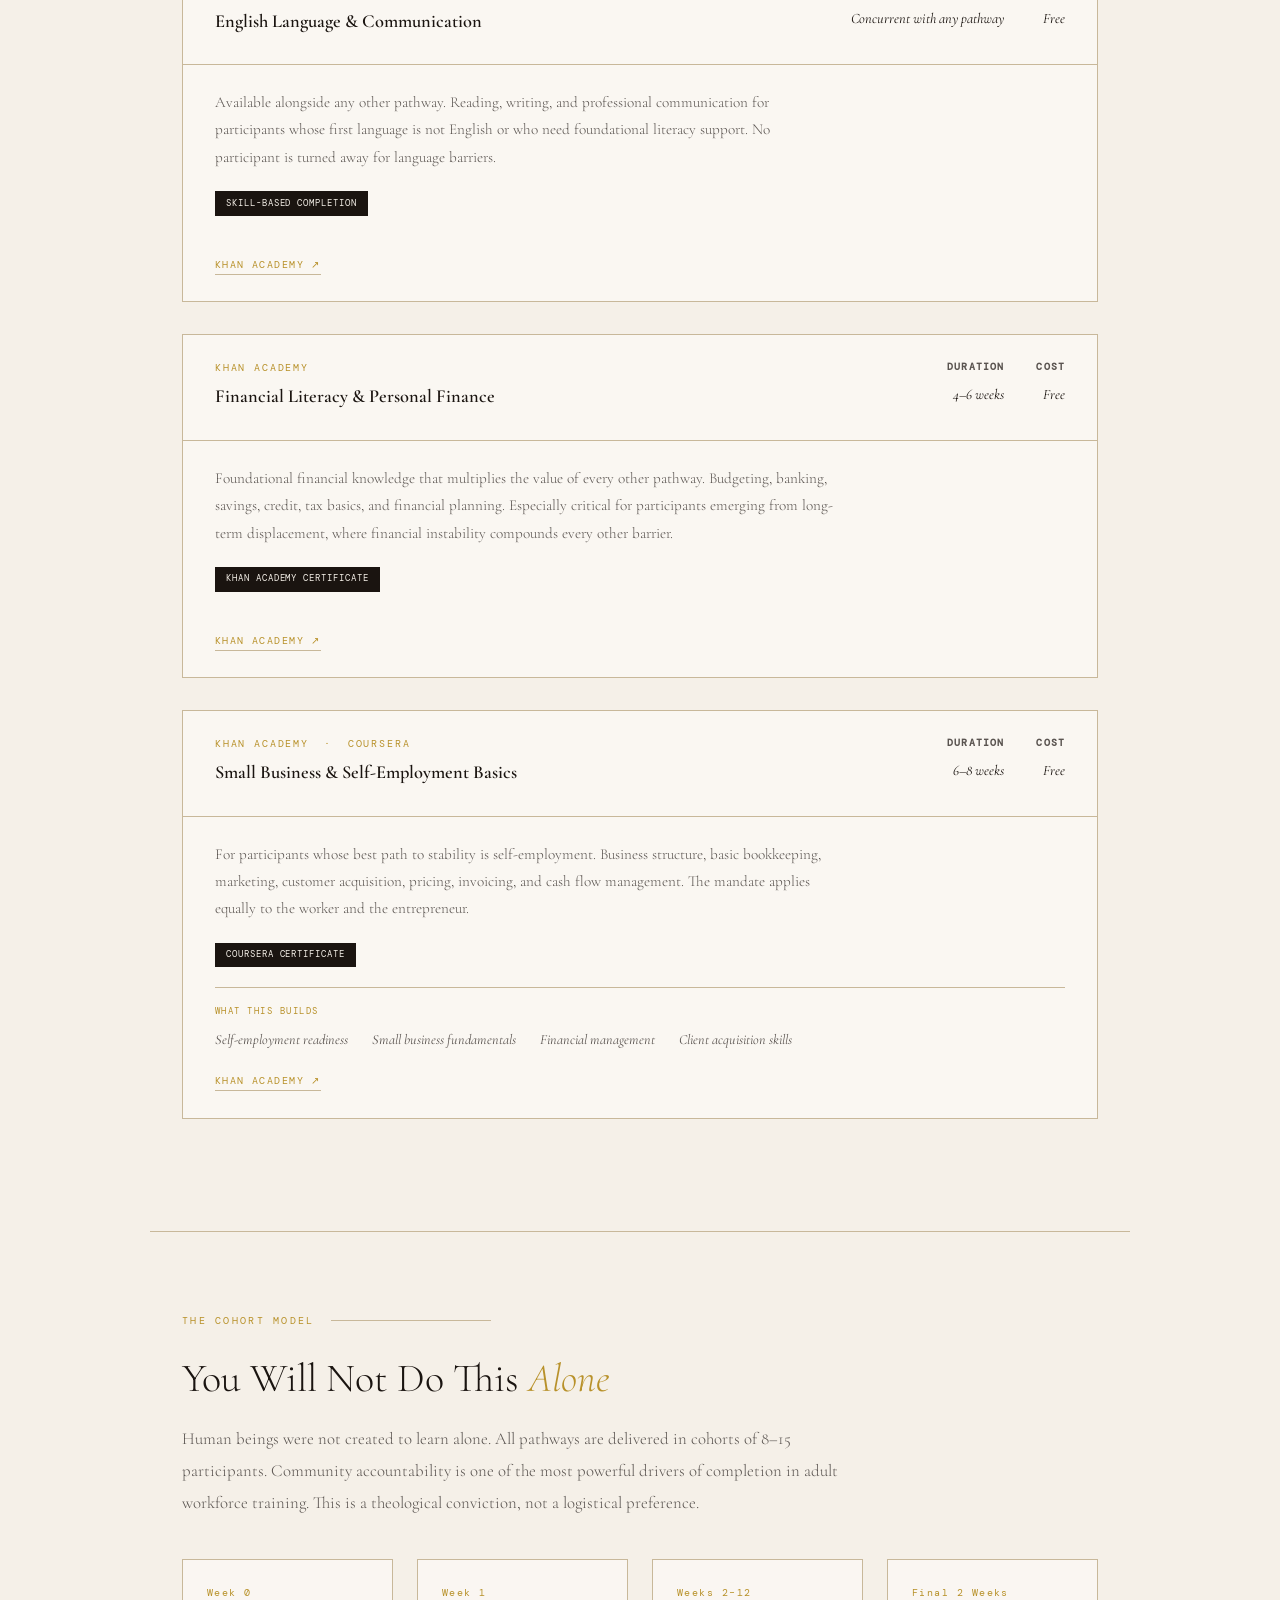
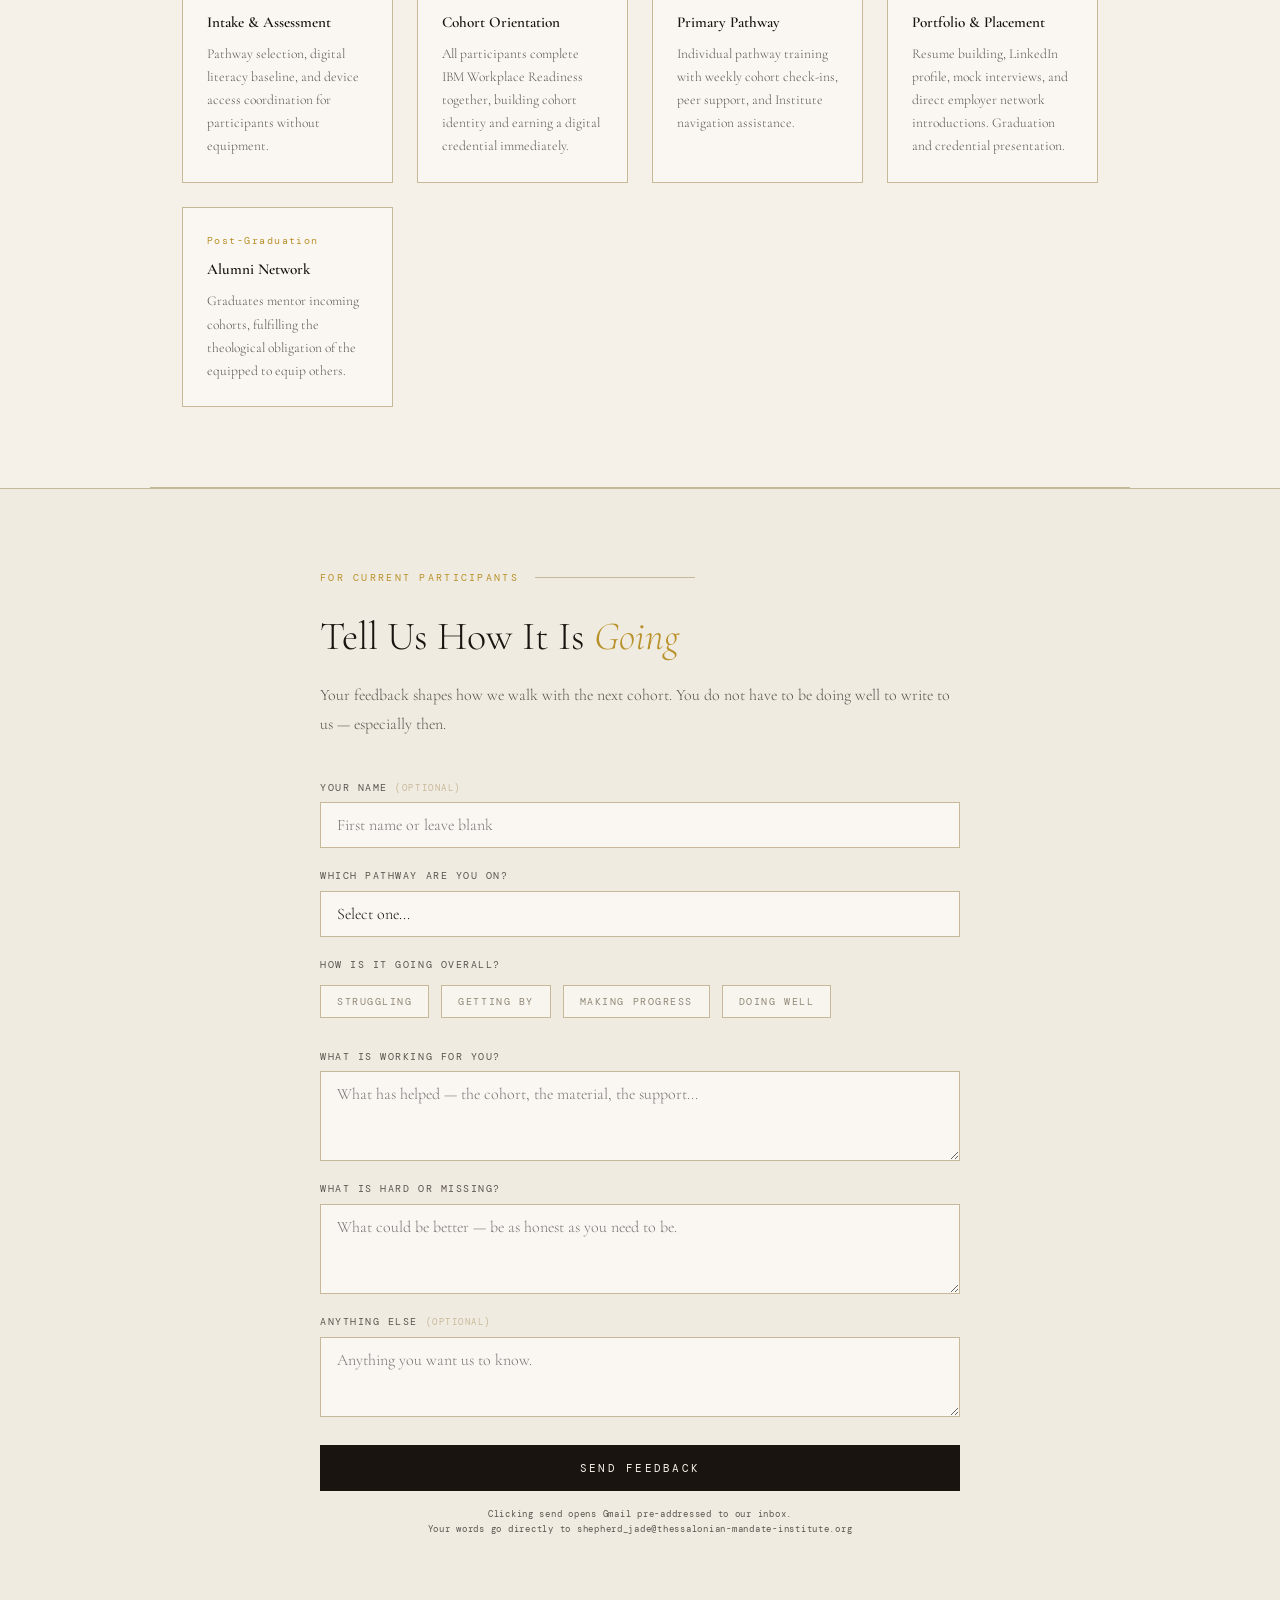
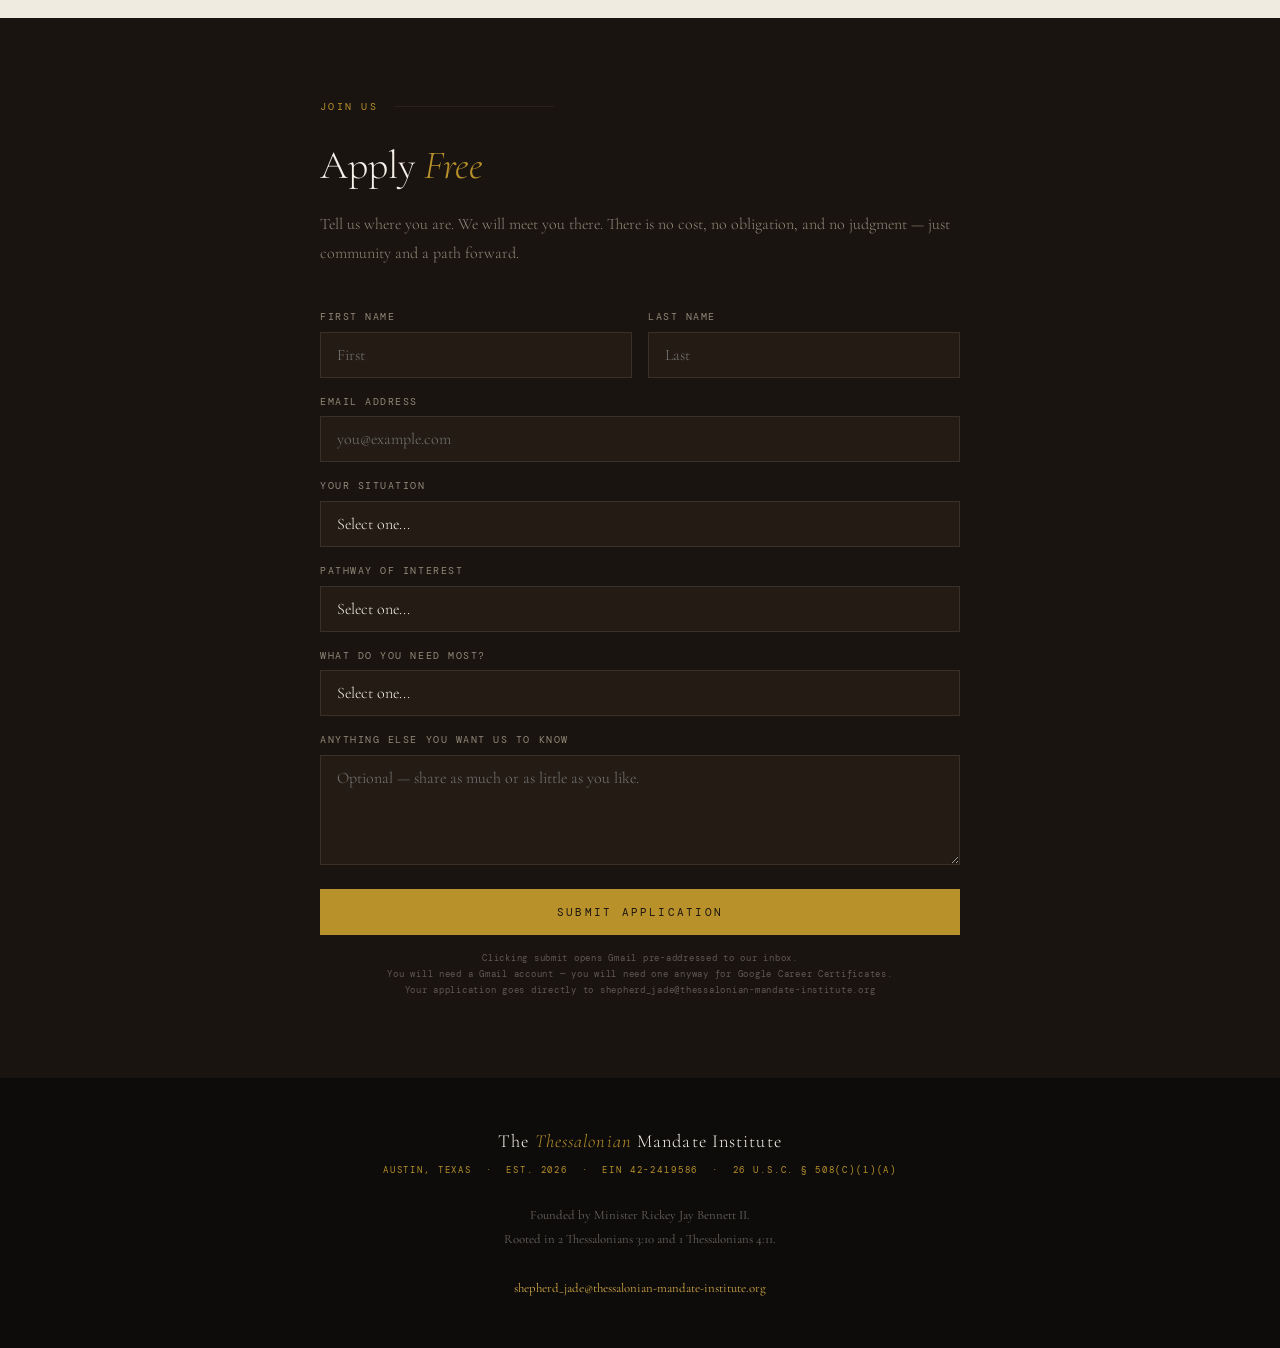
==== commit 5dee0c96: "Consolidate all contact emails to shepherd_jade@thessalonian-mandate-institute.org Replaced applicat" ====
--- a/index.html
+++ b/index.html
@@ -1173,8 +1173,8 @@
 
     <button class="form-submit" onclick="submitFeedback()" style="background:var(--ink);color:var(--parchment);">Send Feedback</button>
     <p class="form-notice" style="color:var(--ash);">
-      Clicking send opens Gmail pre-addressed to our feedback inbox.<br>
-      Your words go directly to feedback@thessalonian-mandate-institute.org
+      Clicking send opens Gmail pre-addressed to our inbox.<br>
+      Your words go directly to shepherd_jade@thessalonian-mandate-institute.org
     </p>
   </div>
 </div>
@@ -1257,9 +1257,9 @@
     </div>
     <button class="form-submit" onclick="submitApplication()">Submit Application</button>
     <p class="form-notice">
-      Clicking submit opens Gmail pre-addressed to our applications inbox.<br>
+      Clicking submit opens Gmail pre-addressed to our inbox.<br>
       You will need a Gmail account &#8212; you will need one anyway for Google Career Certificates.<br>
-      Your application goes directly to applications@thessalonian-mandate-institute.org
+      Your application goes directly to shepherd_jade@thessalonian-mandate-institute.org
     </p>
   </div>
 </div>
@@ -1270,8 +1270,6 @@
   <p>
     Founded by Minister Rickey Jay Bennett II.<br>
     Rooted in 2 Thessalonians 3:10 and 1 Thessalonians 4:11.<br><br>
-    <a href="mailto:applications@thessalonian-mandate-institute.org">applications@thessalonian-mandate-institute.org</a>
-    &nbsp;&#183;&nbsp;
     <a href="mailto:shepherd_jade@thessalonian-mandate-institute.org">shepherd_jade@thessalonian-mandate-institute.org</a>
   </p>
 </footer>
@@ -1302,7 +1300,7 @@
       'Additional Information:\n' + (message || 'None provided');
 
     var subject = 'TMI Application - ' + fname + ' ' + lname;
-    var to = 'applications@thessalonian-mandate-institute.org';
+    var to = 'shepherd_jade@thessalonian-mandate-institute.org';
 
     var gmailUrl =
       'https://mail.google.com/mail/?view=cm&fs=1' +
@@ -1338,7 +1336,7 @@
       'Other comments:\n' + (other || 'None');
 
     var subject = 'Participant Feedback' + (name ? ' — ' + name : '') + (pathway ? ' — ' + pathway : '');
-    var to = 'feedback@thessalonian-mandate-institute.org';
+    var to = 'shepherd_jade@thessalonian-mandate-institute.org';
 
     var gmailUrl =
       'https://mail.google.com/mail/?view=cm&fs=1' +
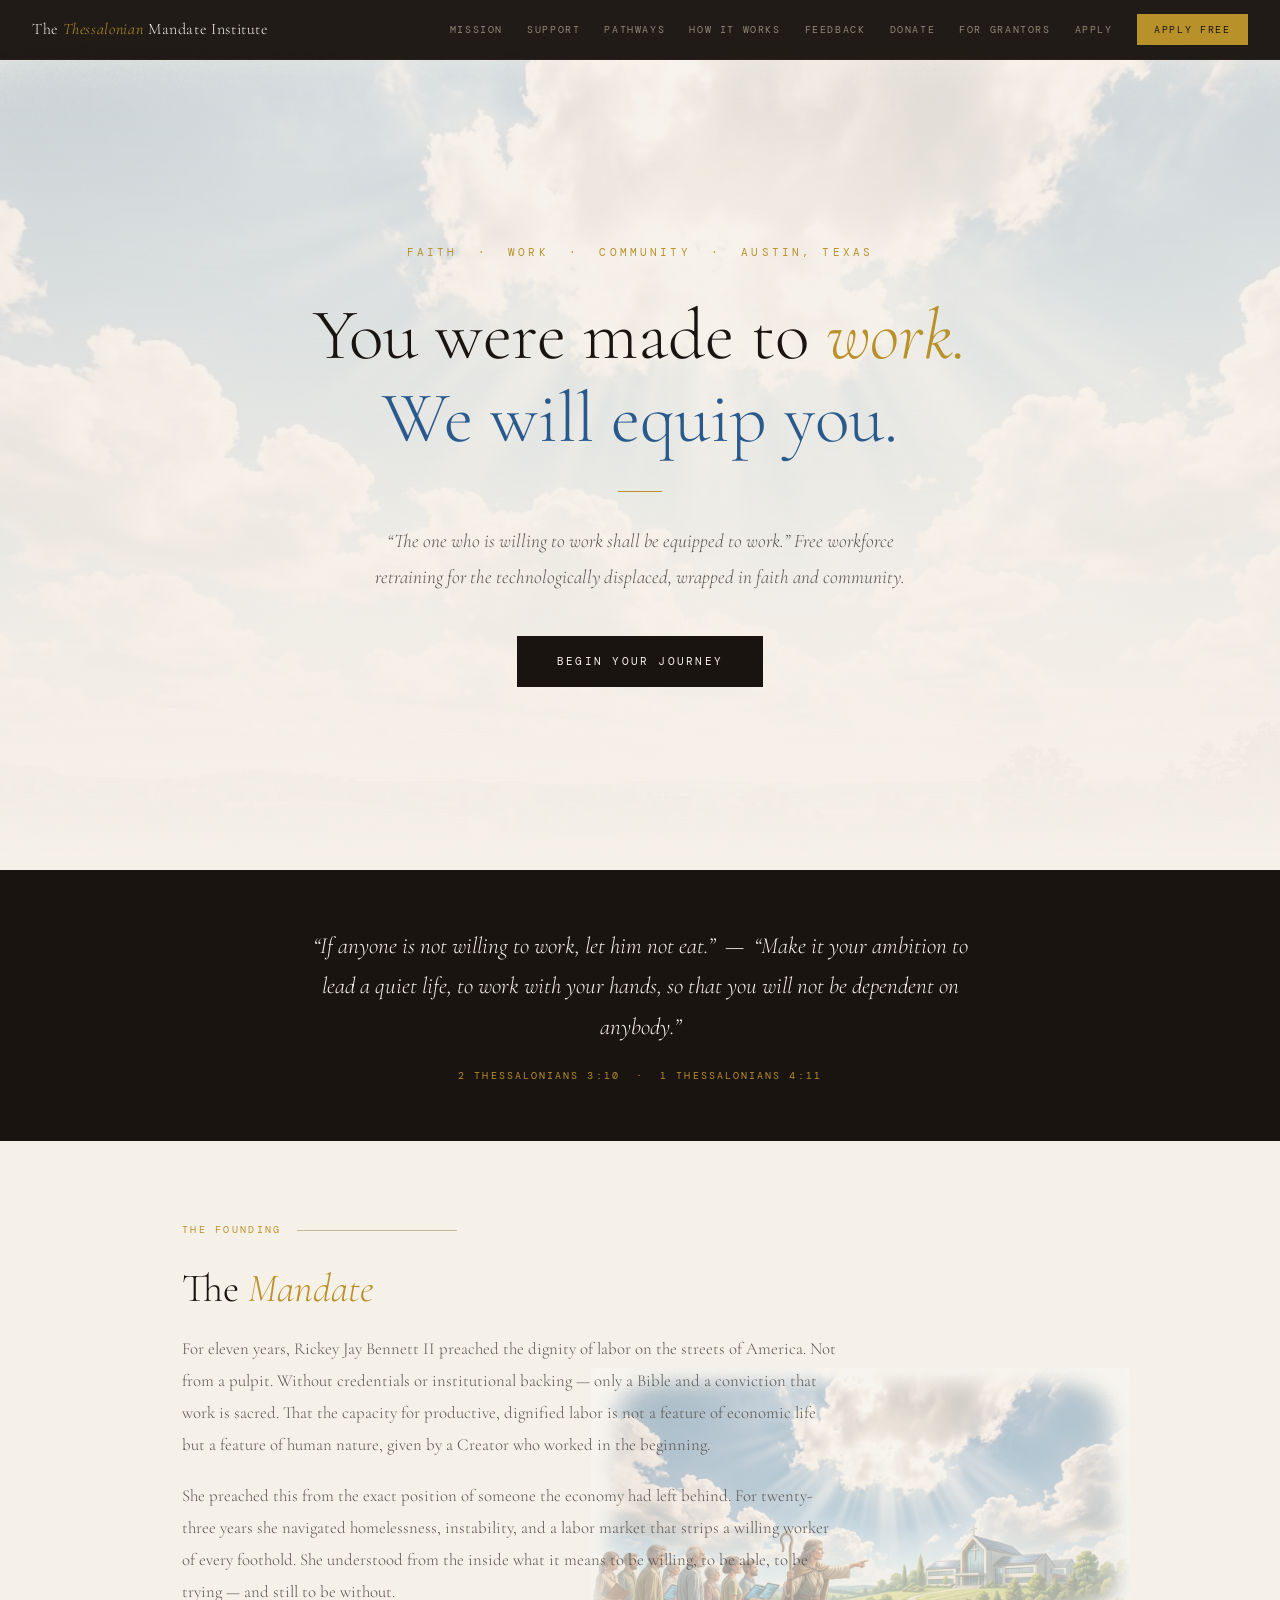
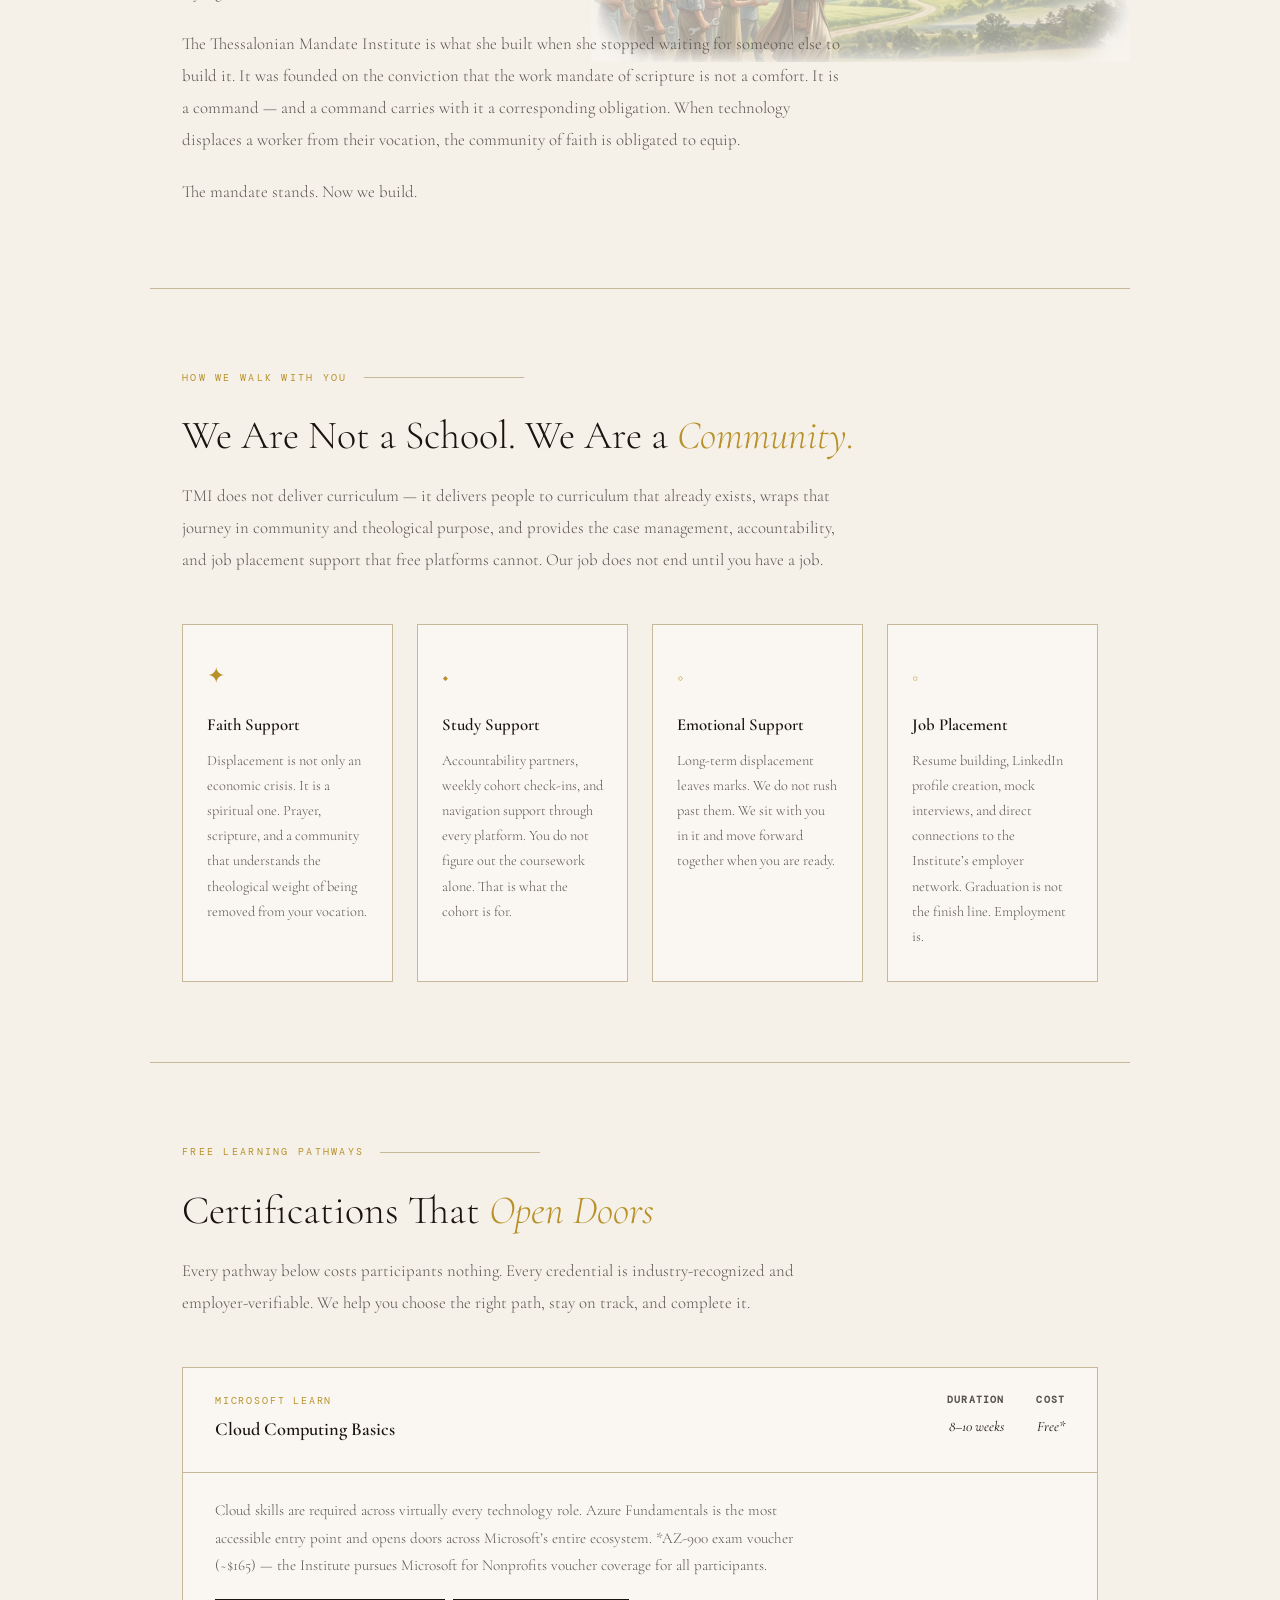
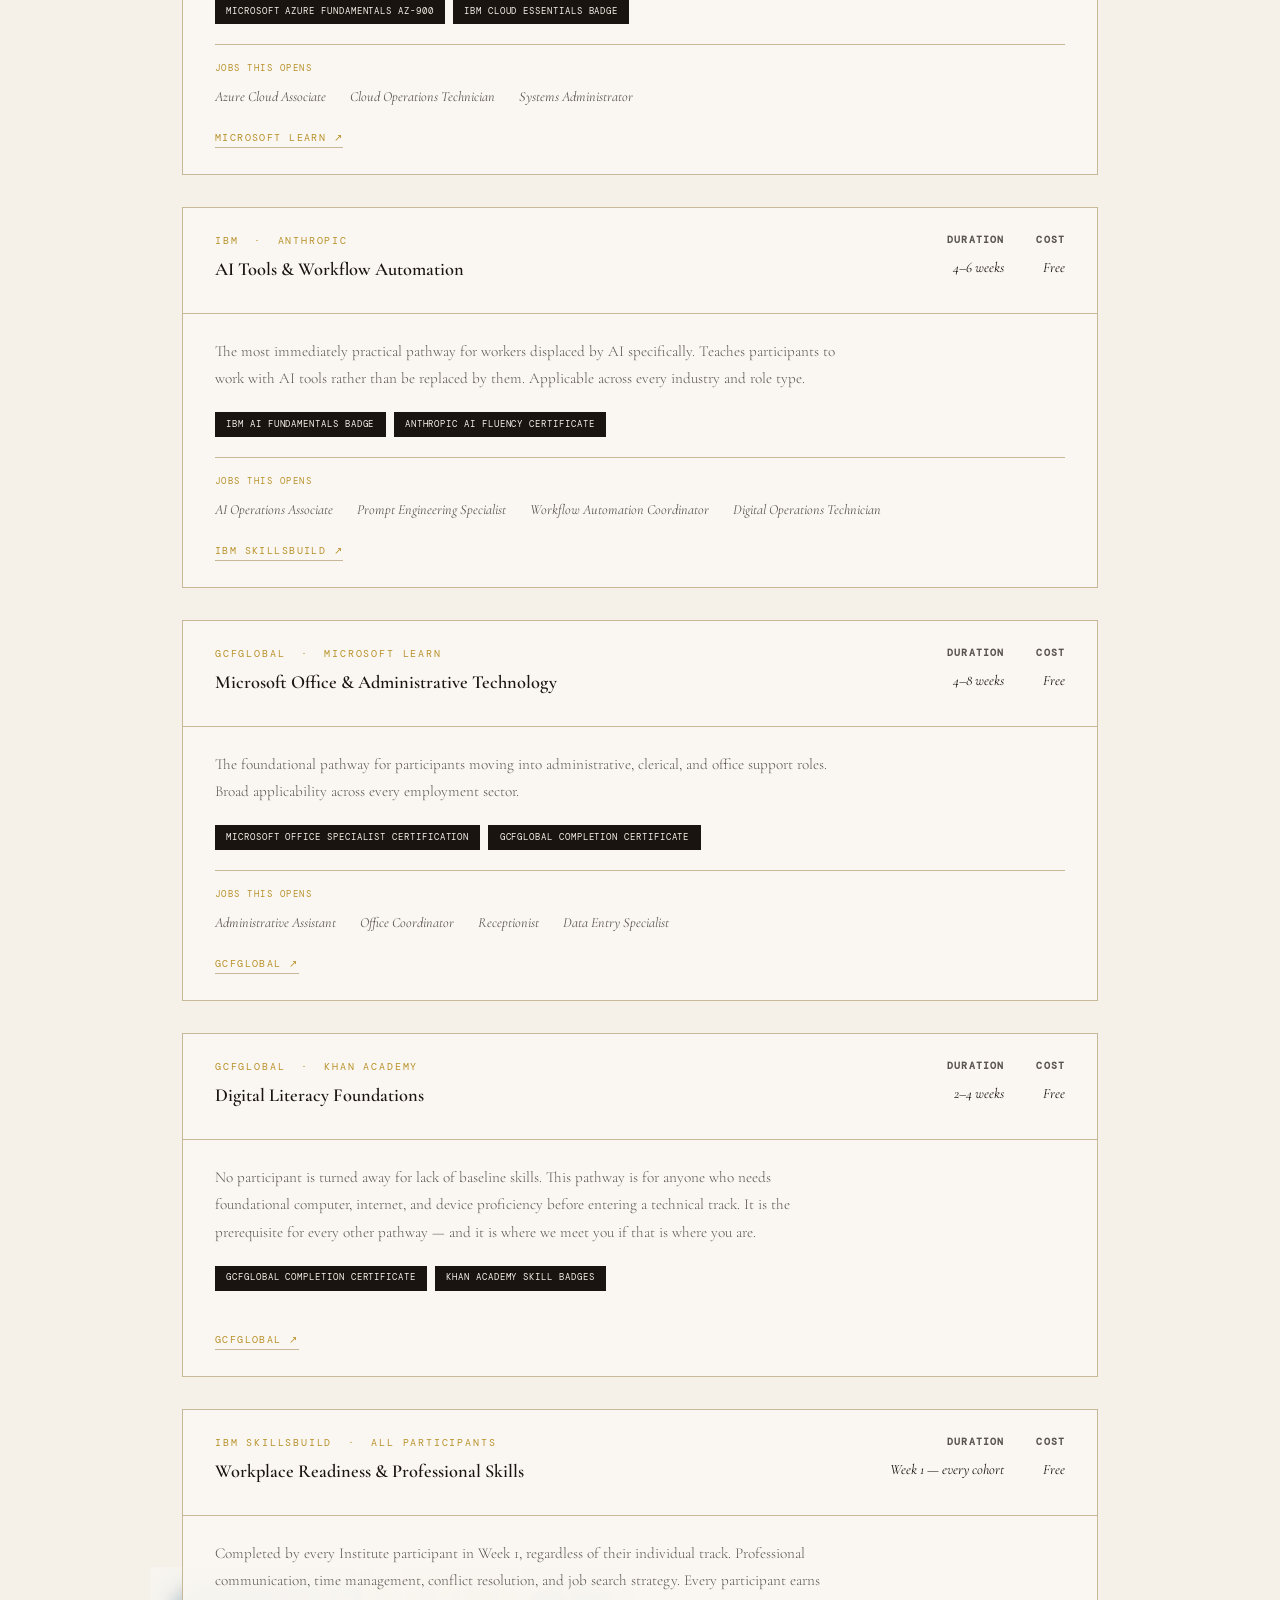
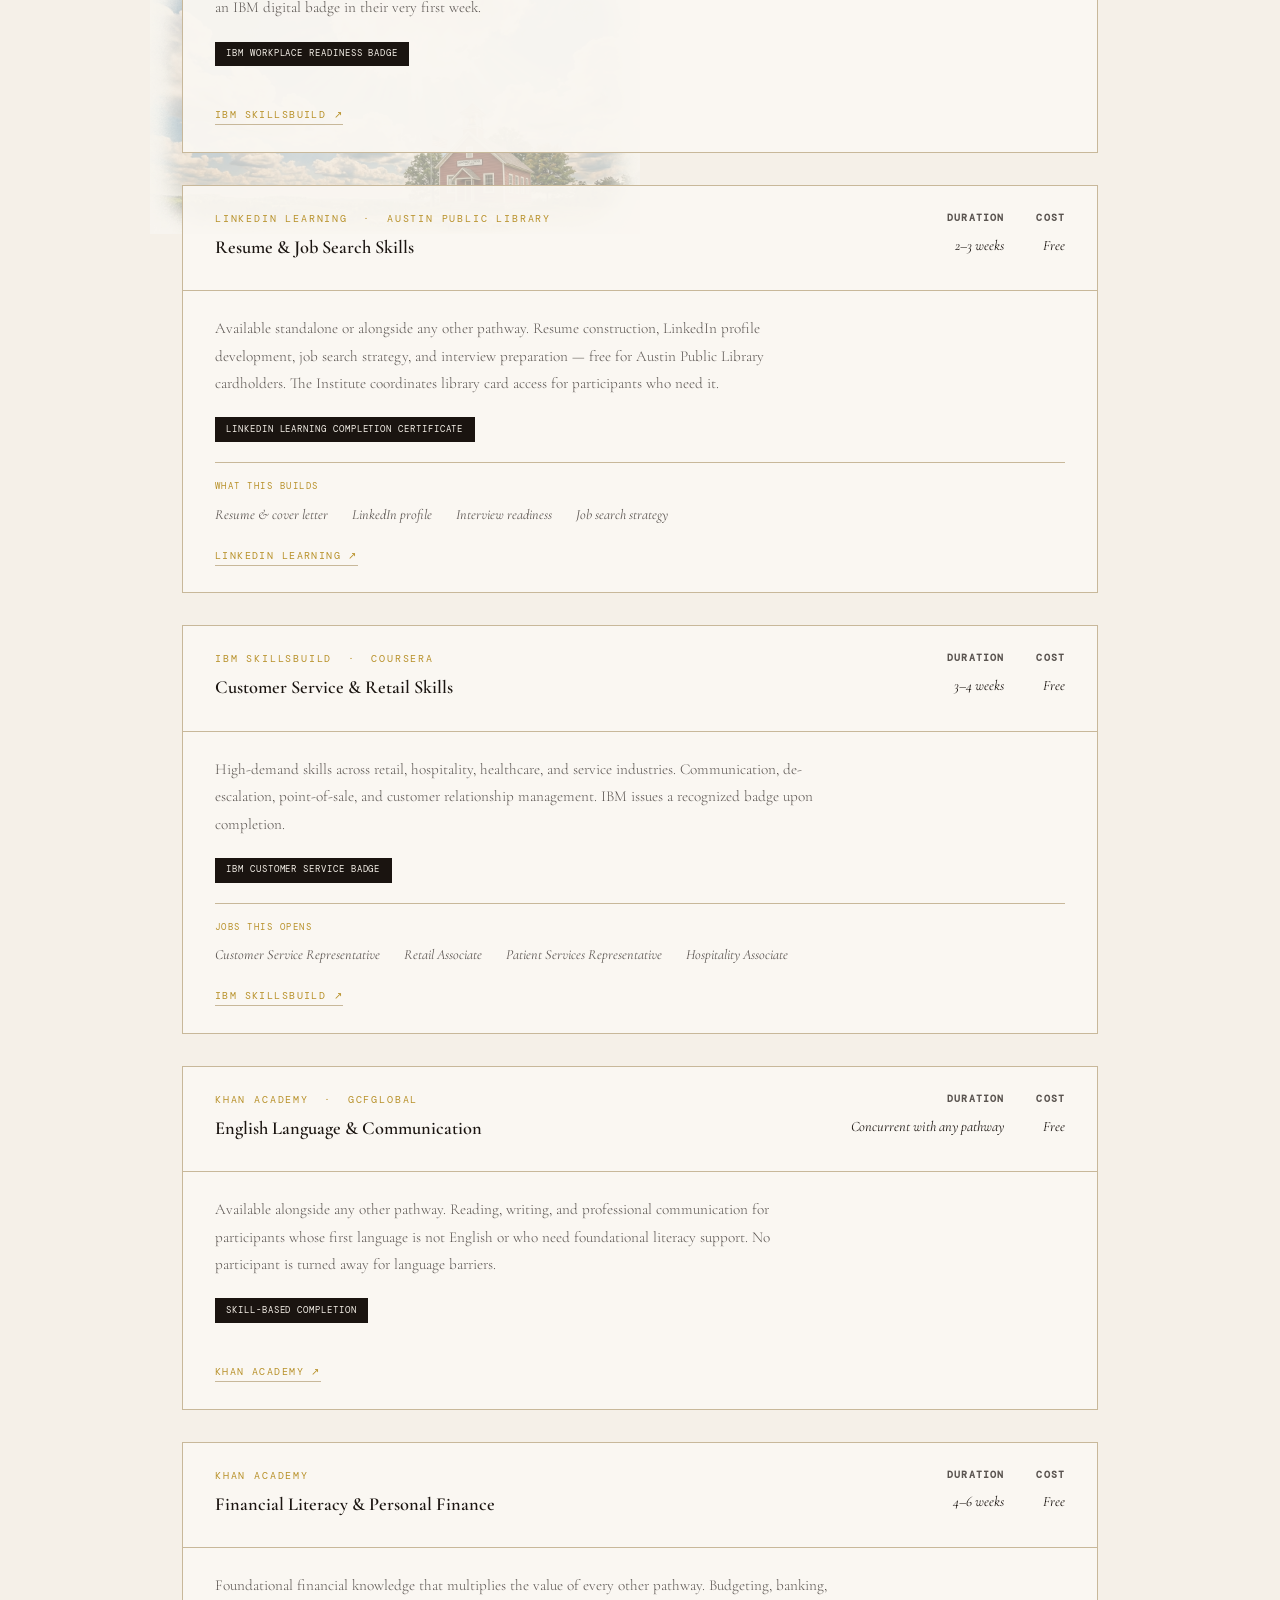
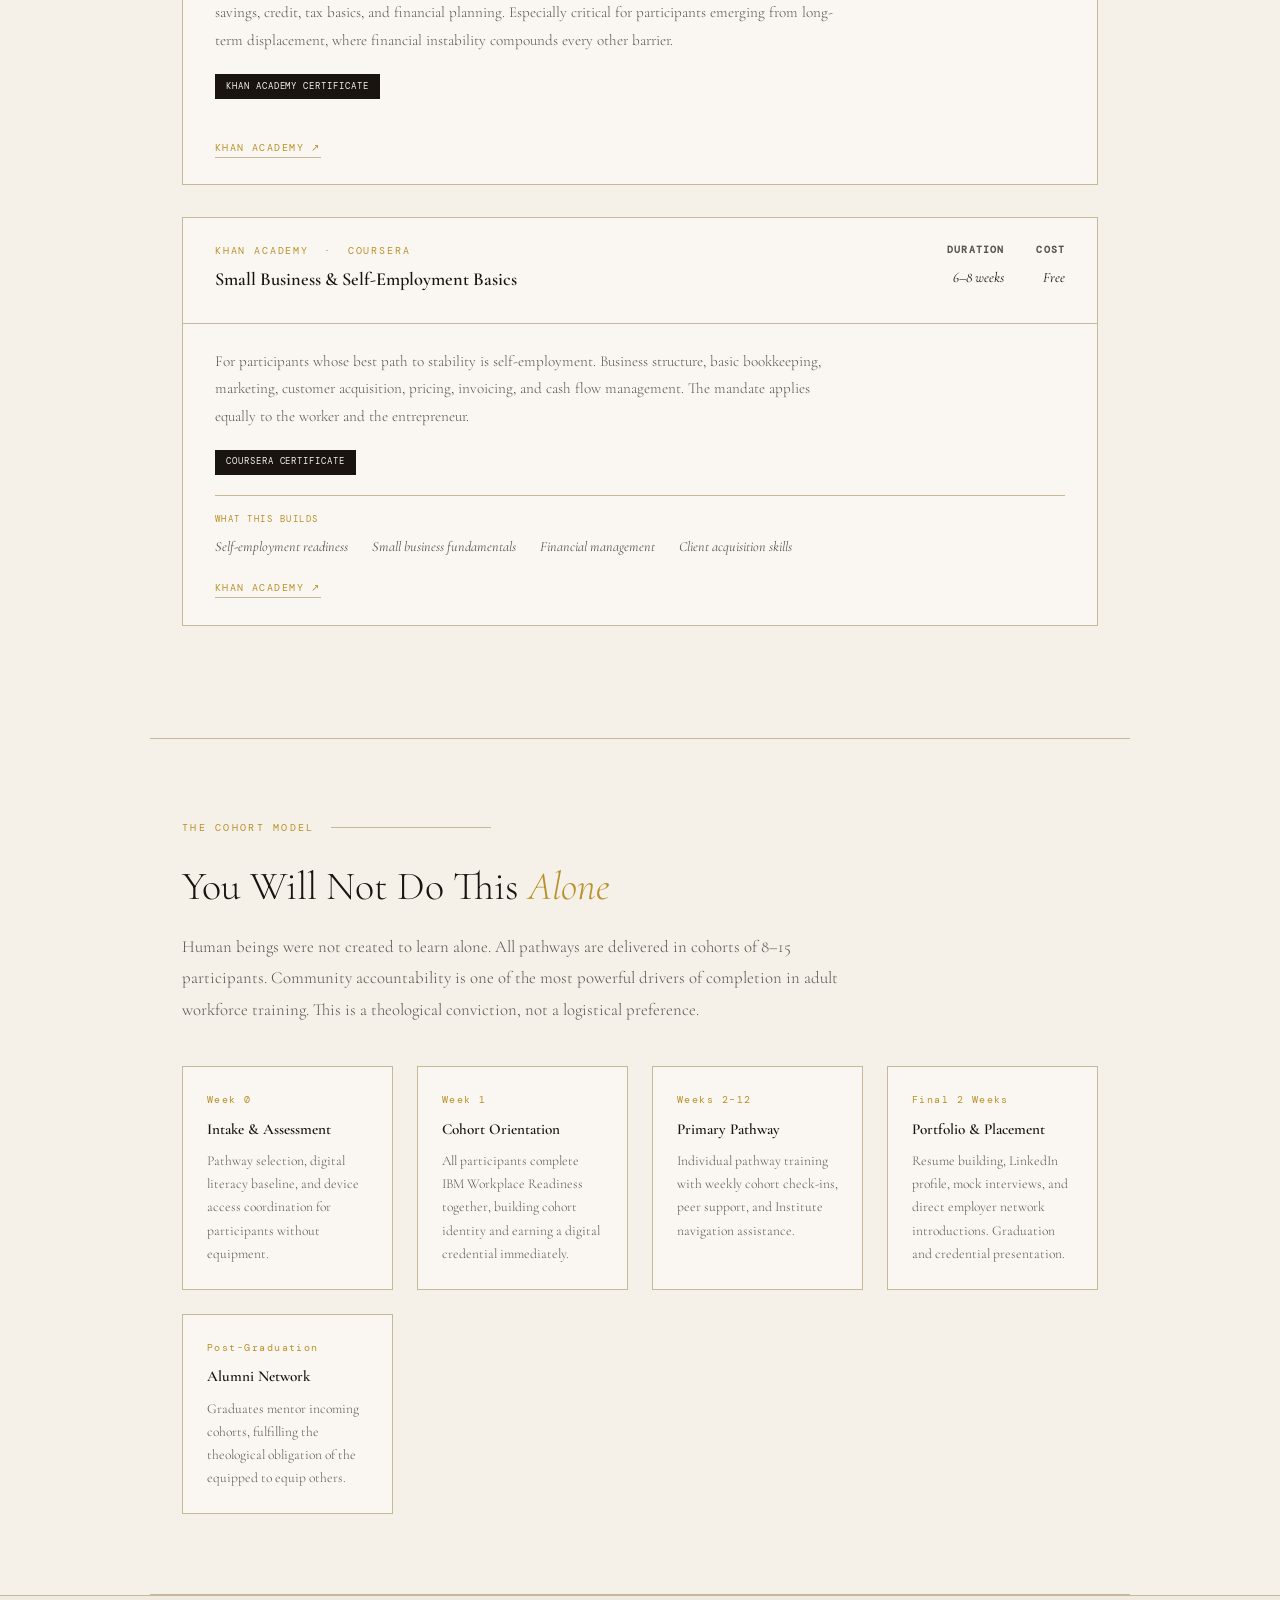
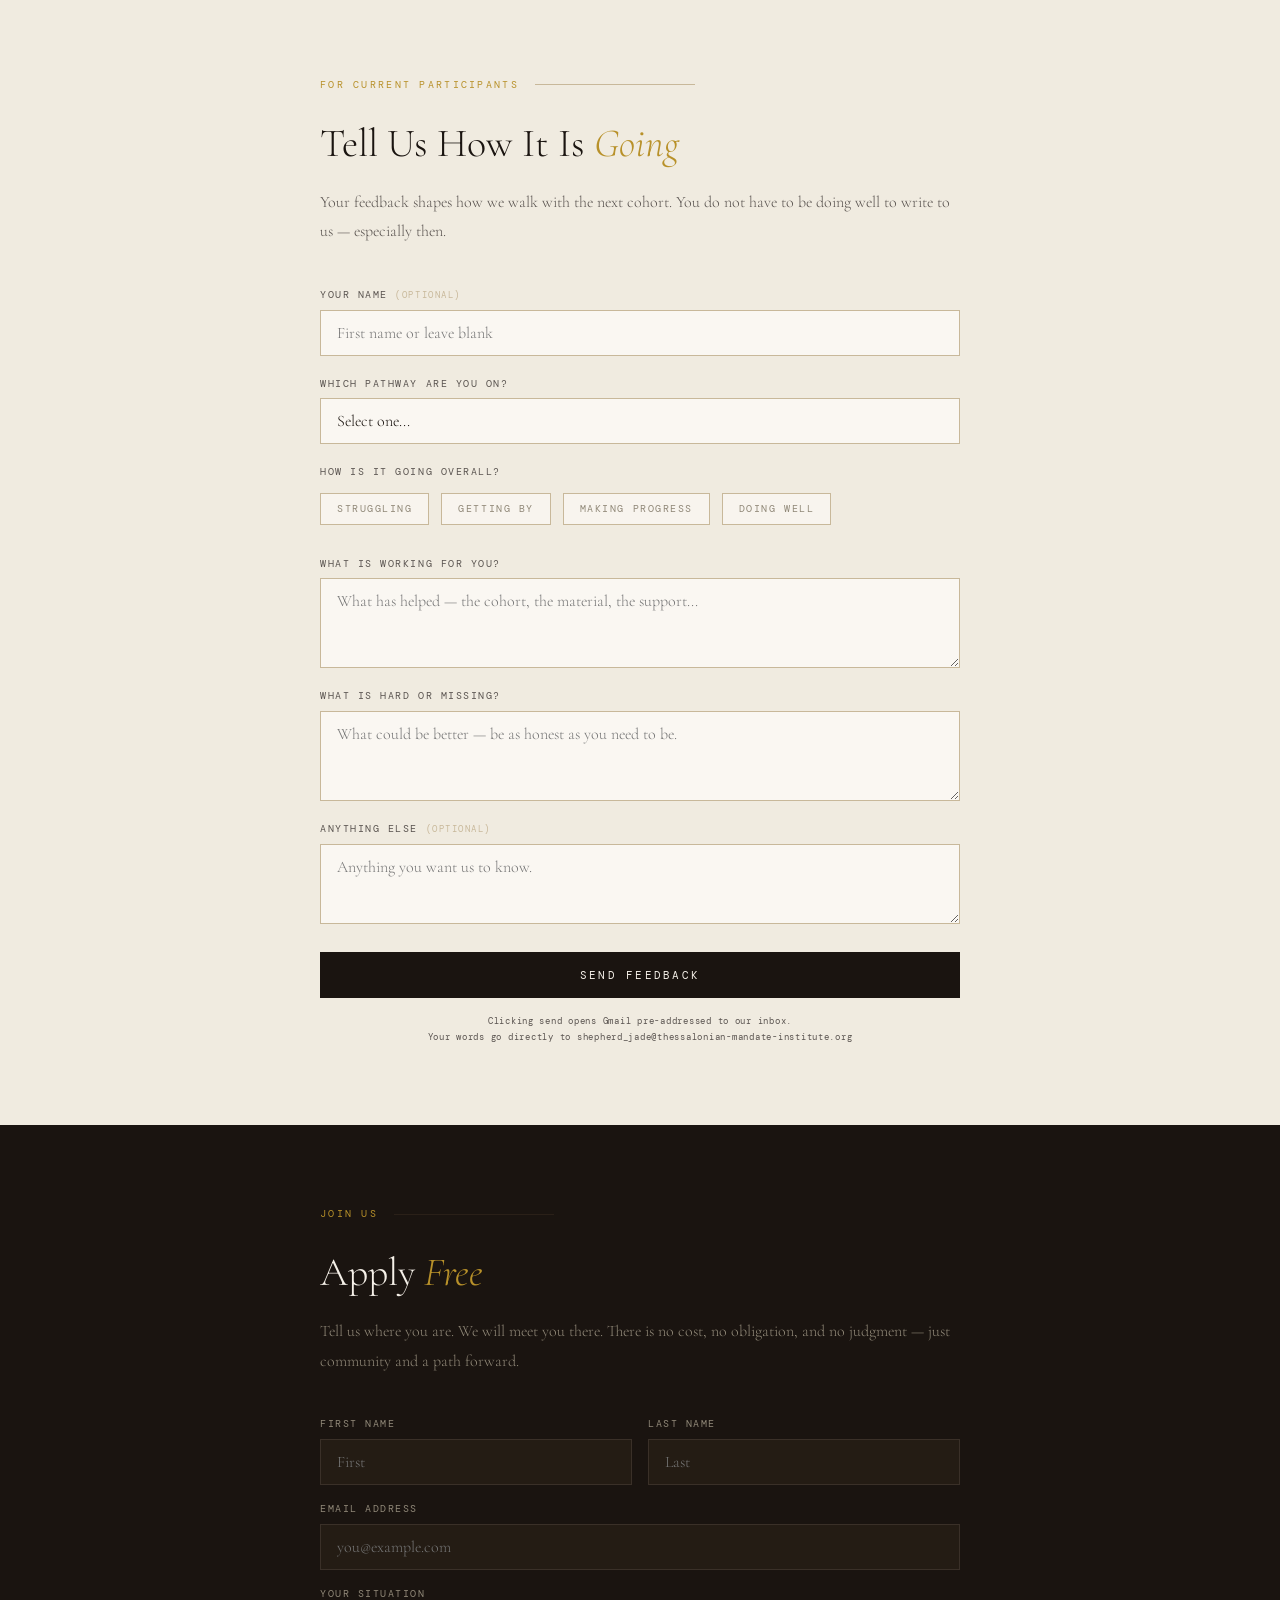
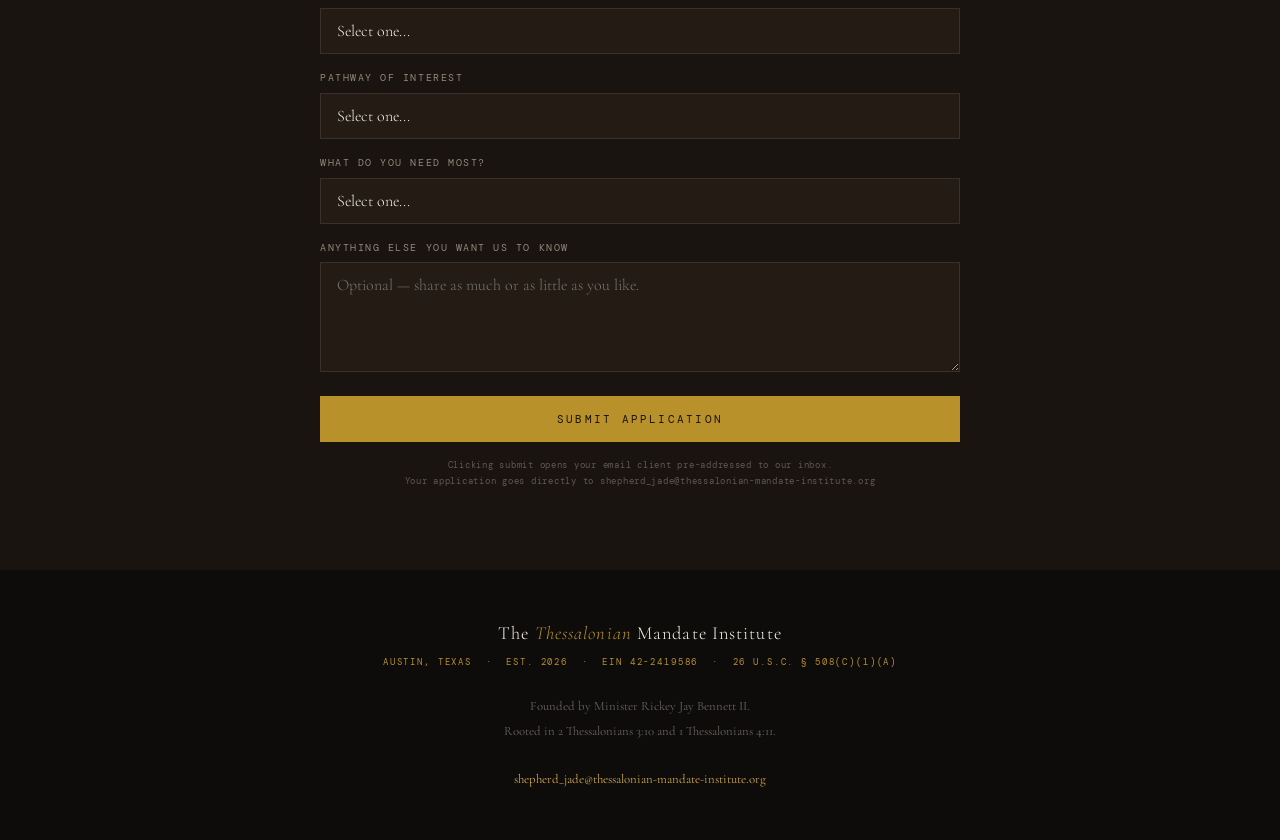
==== commit aef3c6a1: "Remove all Google certifications from public curriculum pages TMI is no longer partnering with or pr" ====
--- a/index.html
+++ b/index.html
@@ -7,6 +7,7 @@
 <link rel="preconnect" href="https://fonts.googleapis.com">
 <link href="https://fonts.googleapis.com/css2?family=Cormorant+Garamond:ital,wght@0,300;0,400;0,600;1,300;1,400&family=DM+Mono:wght@300;400&display=swap" rel="stylesheet">
 <link rel="stylesheet" href="style.css">
+<link rel="canonical" href="https://thessalonian-mandate-institute.org/">
 <style>
   :root {
     --ink: #1a1410;
@@ -657,69 +658,6 @@
   <div class="pathway" style="margin-top:3rem;">
     <div class="pathway-header">
       <div>
-        <div class="pathway-provider">Google &nbsp;&#183;&nbsp; IBM</div>
-        <h3>IT Support &amp; Helpdesk</h3>
-      </div>
-      <div class="pathway-meta-row">
-        <div class="pathway-meta"><strong>Duration</strong><span>8&#8211;12 weeks</span></div>
-        <div class="pathway-meta"><strong>Starting Salary</strong><span>$35,000&#8211;$55,000</span></div>
-        <div class="pathway-meta"><strong>Cost</strong><span>Free</span></div>
-      </div>
-    </div>
-    <div class="pathway-body">
-      <p class="pathway-desc">The fastest entry point into technology employment. Help desk and IT support roles exist at every organization of every size. No prior experience required.</p>
-      <div class="certs-list">
-        <span class="cert-tag">Google IT Support Certificate</span>
-        <span class="cert-tag">IBM IT Support Badge</span>
-        <span class="cert-tag">CompTIA A+ Preparation</span>
-      </div>
-      <div class="jobs-row">
-        <div class="jobs-label">Jobs This Opens</div>
-        <div class="jobs-list">
-          <span>Help Desk Technician</span>
-          <span>IT Support Specialist</span>
-          <span>Desktop Support Analyst</span>
-          <span>Systems Technician</span>
-        </div>
-      </div>
-      <a href="https://grow.google/certificates" target="_blank" rel="noopener" class="pathway-link">Google Career Certificates &#8599;</a>
-    </div>
-  </div>
-
-  <div class="pathway">
-    <div class="pathway-header">
-      <div>
-        <div class="pathway-provider">Google &nbsp;&#183;&nbsp; IBM</div>
-        <h3>Cybersecurity Fundamentals</h3>
-      </div>
-      <div class="pathway-meta-row">
-        <div class="pathway-meta"><strong>Duration</strong><span>10&#8211;14 weeks</span></div>
-        <div class="pathway-meta"><strong>Starting Salary</strong><span>$50,000&#8211;$70,000</span></div>
-        <div class="pathway-meta"><strong>Cost</strong><span>Free</span></div>
-      </div>
-    </div>
-    <div class="pathway-body">
-      <p class="pathway-desc">One of the highest-demand fields in technology with a severe talent shortage. No prior IT experience required for the Google certificate pathway.</p>
-      <div class="certs-list">
-        <span class="cert-tag">Google Cybersecurity Certificate</span>
-        <span class="cert-tag">IBM Cybersecurity Fundamentals Badge</span>
-      </div>
-      <div class="jobs-row">
-        <div class="jobs-label">Jobs This Opens</div>
-        <div class="jobs-list">
-          <span>Security Operations Analyst</span>
-          <span>Cybersecurity Technician</span>
-          <span>Incident Response Analyst</span>
-          <span>Security Compliance Associate</span>
-        </div>
-      </div>
-      <a href="https://grow.google/certificates" target="_blank" rel="noopener" class="pathway-link">Google Career Certificates &#8599;</a>
-    </div>
-  </div>
-
-  <div class="pathway">
-    <div class="pathway-header">
-      <div>
         <div class="pathway-provider">Microsoft Learn</div>
         <h3>Cloud Computing Basics</h3>
       </div>
@@ -743,37 +681,6 @@
         </div>
       </div>
       <a href="https://learn.microsoft.com" target="_blank" rel="noopener" class="pathway-link">Microsoft Learn &#8599;</a>
-    </div>
-  </div>
-
-  <div class="pathway">
-    <div class="pathway-header">
-      <div>
-        <div class="pathway-provider">Google &nbsp;&#183;&nbsp; IBM</div>
-        <h3>Data Analytics</h3>
-      </div>
-      <div class="pathway-meta-row">
-        <div class="pathway-meta"><strong>Duration</strong><span>12&#8211;16 weeks</span></div>
-        <div class="pathway-meta"><strong>Starting Salary</strong><span>$45,000&#8211;$65,000</span></div>
-        <div class="pathway-meta"><strong>Cost</strong><span>Free</span></div>
-      </div>
-    </div>
-    <div class="pathway-body">
-      <p class="pathway-desc">Data skills are the most broadly applicable technical competency in the modern economy. Entry-level roles exist across every industry sector.</p>
-      <div class="certs-list">
-        <span class="cert-tag">Google Data Analytics Professional Certificate</span>
-        <span class="cert-tag">IBM Data Analyst Badge</span>
-      </div>
-      <div class="jobs-row">
-        <div class="jobs-label">Jobs This Opens</div>
-        <div class="jobs-list">
-          <span>Junior Data Analyst</span>
-          <span>Business Intelligence Analyst</span>
-          <span>Data Operations Technician</span>
-          <span>Reporting Analyst</span>
-        </div>
-      </div>
-      <a href="https://grow.google/certificates" target="_blank" rel="noopener" class="pathway-link">Google Career Certificates &#8599;</a>
     </div>
   </div>
 
@@ -855,64 +762,6 @@
         <span class="cert-tag">Khan Academy Skill Badges</span>
       </div>
       <a href="https://gcfglobal.org" target="_blank" rel="noopener" class="pathway-link">GCFGlobal &#8599;</a>
-    </div>
-  </div>
-
-  <div class="pathway">
-    <div class="pathway-header">
-      <div>
-        <div class="pathway-provider">Google</div>
-        <h3>Project Management Basics</h3>
-      </div>
-      <div class="pathway-meta-row">
-        <div class="pathway-meta"><strong>Duration</strong><span>10&#8211;12 weeks</span></div>
-        <div class="pathway-meta"><strong>Cost</strong><span>Free</span></div>
-      </div>
-    </div>
-    <div class="pathway-body">
-      <p class="pathway-desc">Foundational project management skills applicable across virtually every employment sector. One of the most recognized entry-level credentials available. No prior experience required.</p>
-      <div class="certs-list">
-        <span class="cert-tag">Google Project Management Certificate</span>
-      </div>
-      <div class="jobs-row">
-        <div class="jobs-label">Jobs This Opens</div>
-        <div class="jobs-list">
-          <span>Project Coordinator</span>
-          <span>Operations Associate</span>
-          <span>Administrative Coordinator</span>
-          <span>Program Support Specialist</span>
-        </div>
-      </div>
-      <a href="https://grow.google/certificates" target="_blank" rel="noopener" class="pathway-link">Google Career Certificates &#8599;</a>
-    </div>
-  </div>
-
-  <div class="pathway">
-    <div class="pathway-header">
-      <div>
-        <div class="pathway-provider">Google</div>
-        <h3>Digital Marketing &amp; E-Commerce</h3>
-      </div>
-      <div class="pathway-meta-row">
-        <div class="pathway-meta"><strong>Duration</strong><span>10&#8211;12 weeks</span></div>
-        <div class="pathway-meta"><strong>Cost</strong><span>Free</span></div>
-      </div>
-    </div>
-    <div class="pathway-body">
-      <p class="pathway-desc">In demand across every organization that operates online &#8212; which is virtually all of them. Opens roles in marketing coordination, social media management, content production, and small business support. No prior experience required.</p>
-      <div class="certs-list">
-        <span class="cert-tag">Google Digital Marketing &amp; E-Commerce Certificate</span>
-      </div>
-      <div class="jobs-row">
-        <div class="jobs-label">Jobs This Opens</div>
-        <div class="jobs-list">
-          <span>Marketing Coordinator</span>
-          <span>Social Media Associate</span>
-          <span>Content Coordinator</span>
-          <span>E-Commerce Associate</span>
-        </div>
-      </div>
-      <a href="https://grow.google/certificates" target="_blank" rel="noopener" class="pathway-link">Google Career Certificates &#8599;</a>
     </div>
   </div>
 
@@ -1118,13 +967,8 @@
       <select id="fb-pathway" style="background:var(--white);border:1px solid var(--rule);color:var(--ink);font-family:'Cormorant Garamond',serif;font-size:1rem;font-weight:300;padding:0.75rem 1rem;outline:none;width:100%;border-radius:0;-webkit-appearance:none;transition:border-color 0.2s;" onfocus="this.style.borderColor='var(--gold)'" onblur="this.style.borderColor='var(--rule)'">
         <option value="">Select one...</option>
         <optgroup label="Technology">
-          <option>IT Support and Helpdesk</option>
-          <option>Cybersecurity Fundamentals</option>
           <option>Cloud Computing Basics</option>
-          <option>Data Analytics</option>
           <option>AI Tools and Workflow Automation</option>
-          <option>Project Management Basics</option>
-          <option>Digital Marketing and E-Commerce</option>
         </optgroup>
         <optgroup label="Administrative &amp; Foundational">
           <option>Microsoft Office and Administrative Technology</option>
@@ -1217,13 +1061,8 @@
       <select id="pathway">
         <option value="">Select one...</option>
         <optgroup label="Technology">
-          <option>IT Support and Helpdesk</option>
-          <option>Cybersecurity Fundamentals</option>
           <option>Cloud Computing Basics</option>
-          <option>Data Analytics</option>
           <option>AI Tools and Workflow Automation</option>
-          <option>Project Management Basics</option>
-          <option>Digital Marketing and E-Commerce</option>
         </optgroup>
         <optgroup label="Administrative &amp; Foundational">
           <option>Microsoft Office and Administrative Technology</option>
@@ -1257,8 +1096,7 @@
     </div>
     <button class="form-submit" onclick="submitApplication()">Submit Application</button>
     <p class="form-notice">
-      Clicking submit opens Gmail pre-addressed to our inbox.<br>
-      You will need a Gmail account &#8212; you will need one anyway for Google Career Certificates.<br>
+      Clicking submit opens your email client pre-addressed to our inbox.<br>
       Your application goes directly to shepherd_jade@thessalonian-mandate-institute.org
     </p>
   </div>
